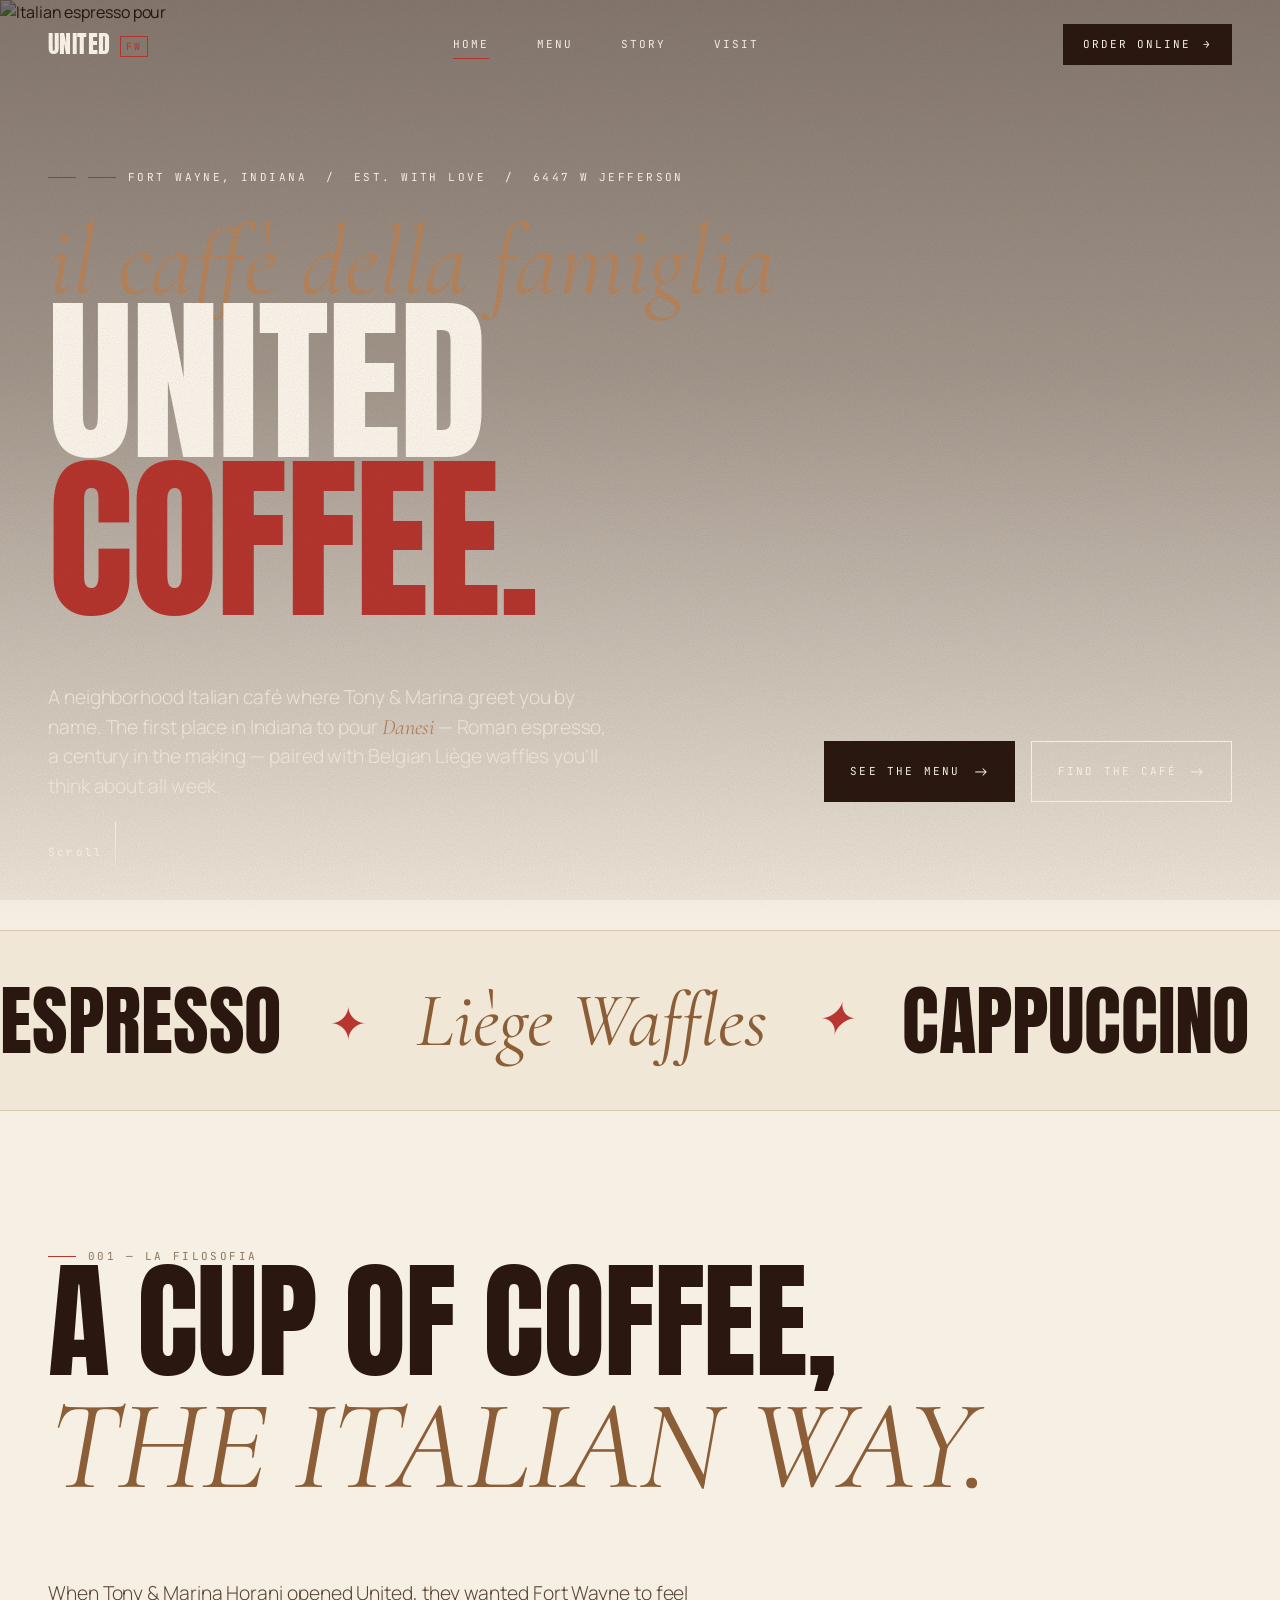
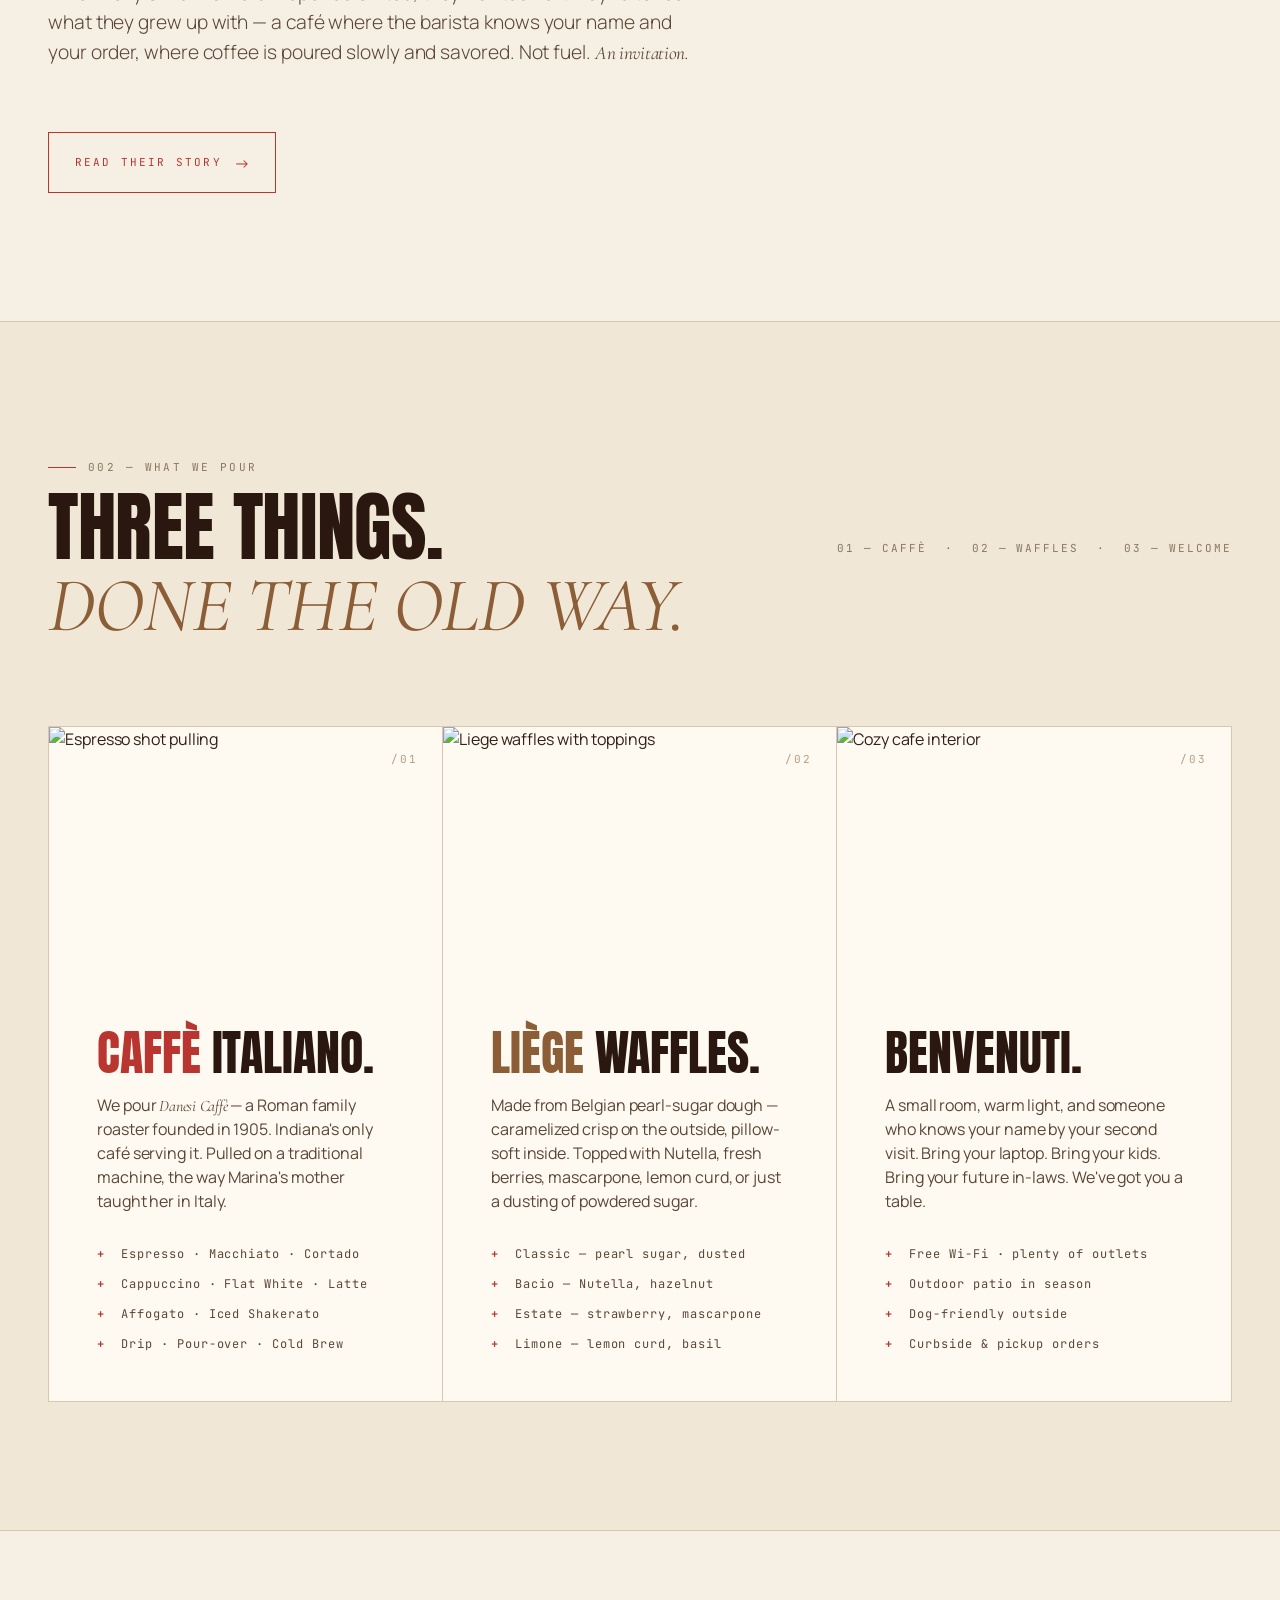
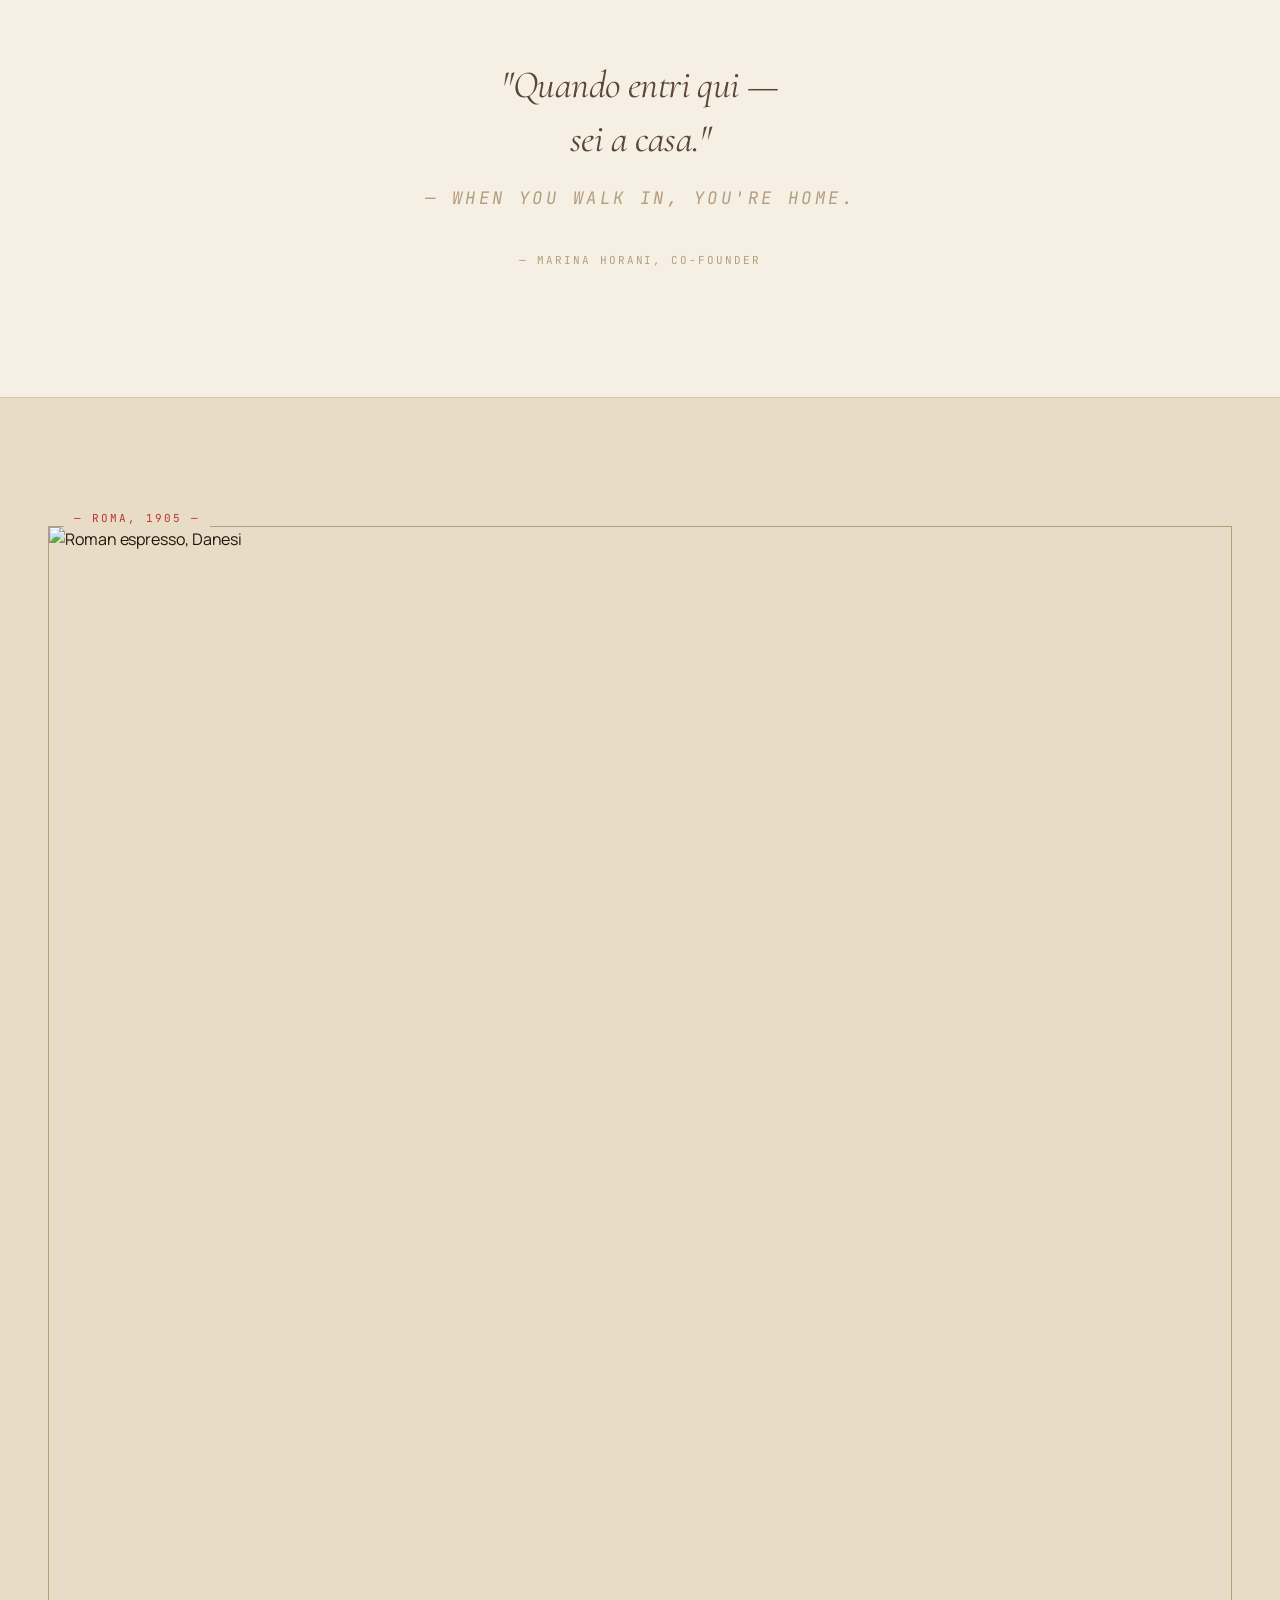
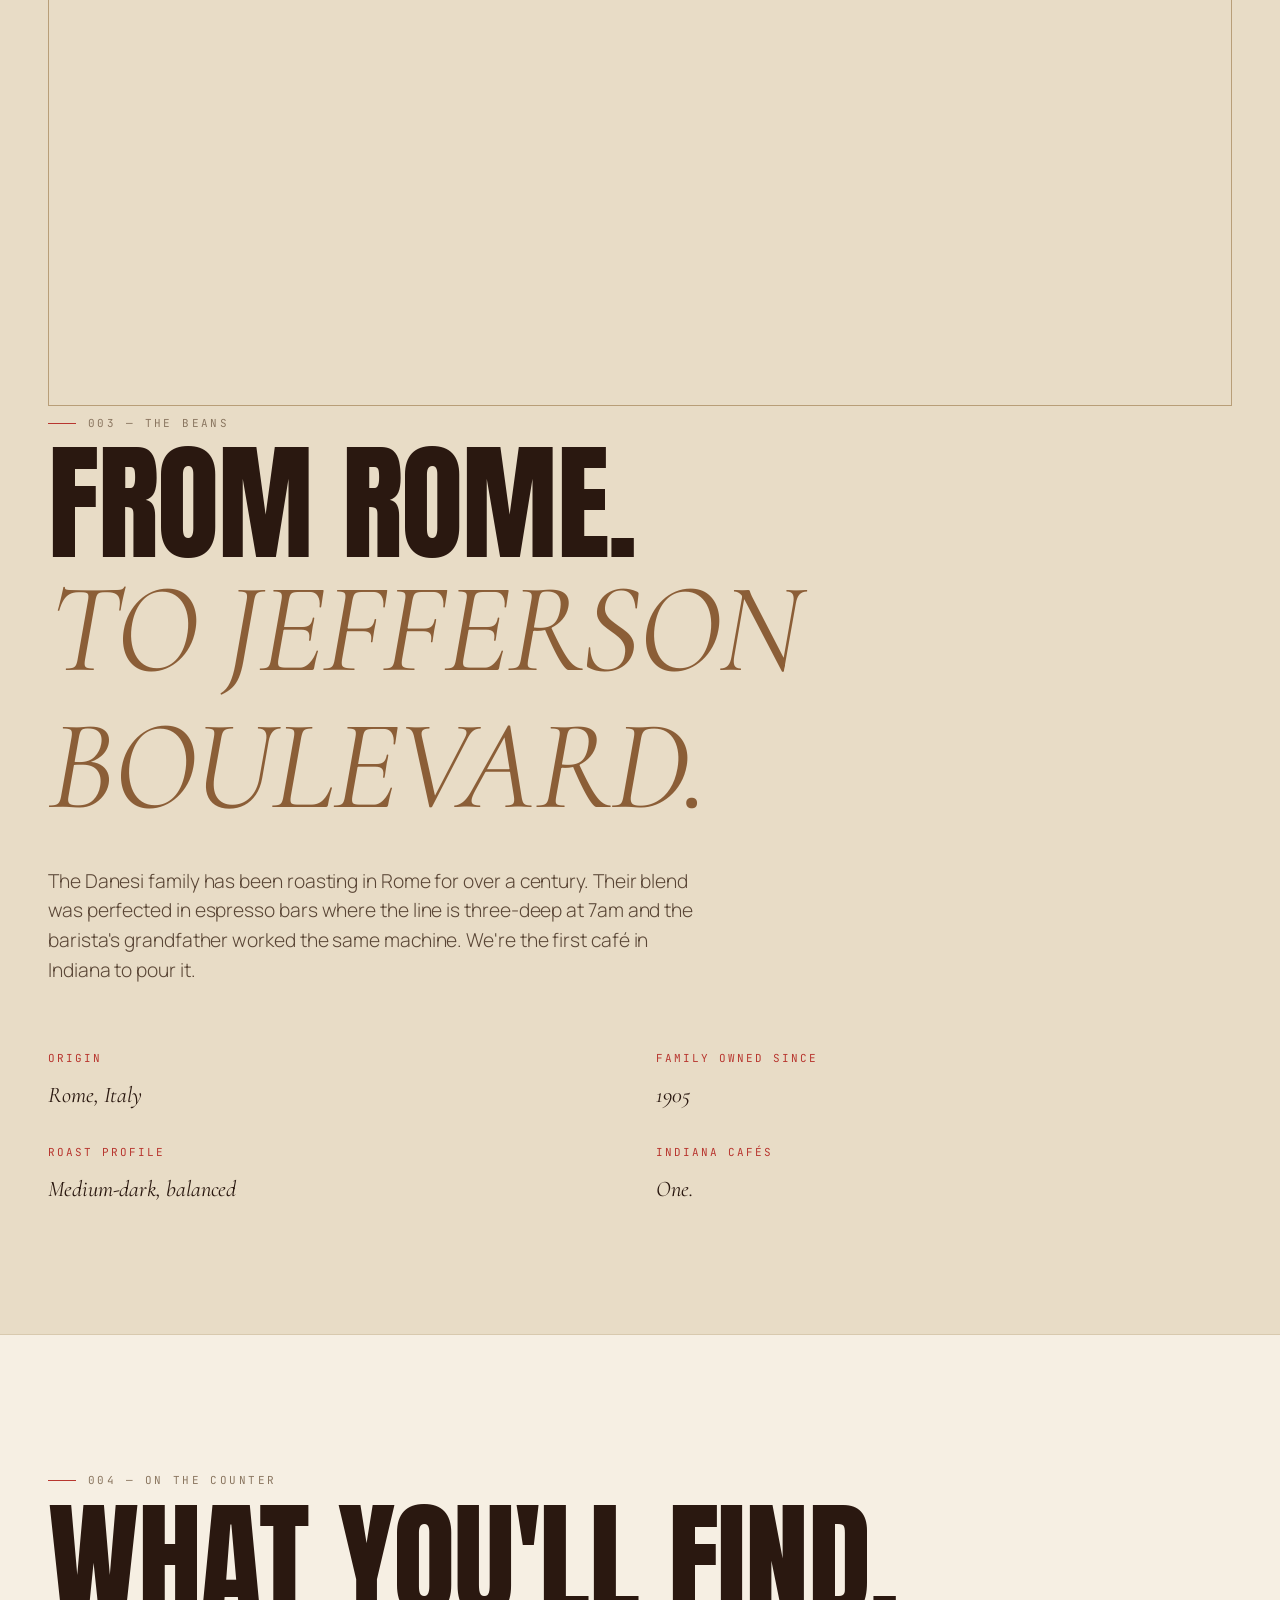
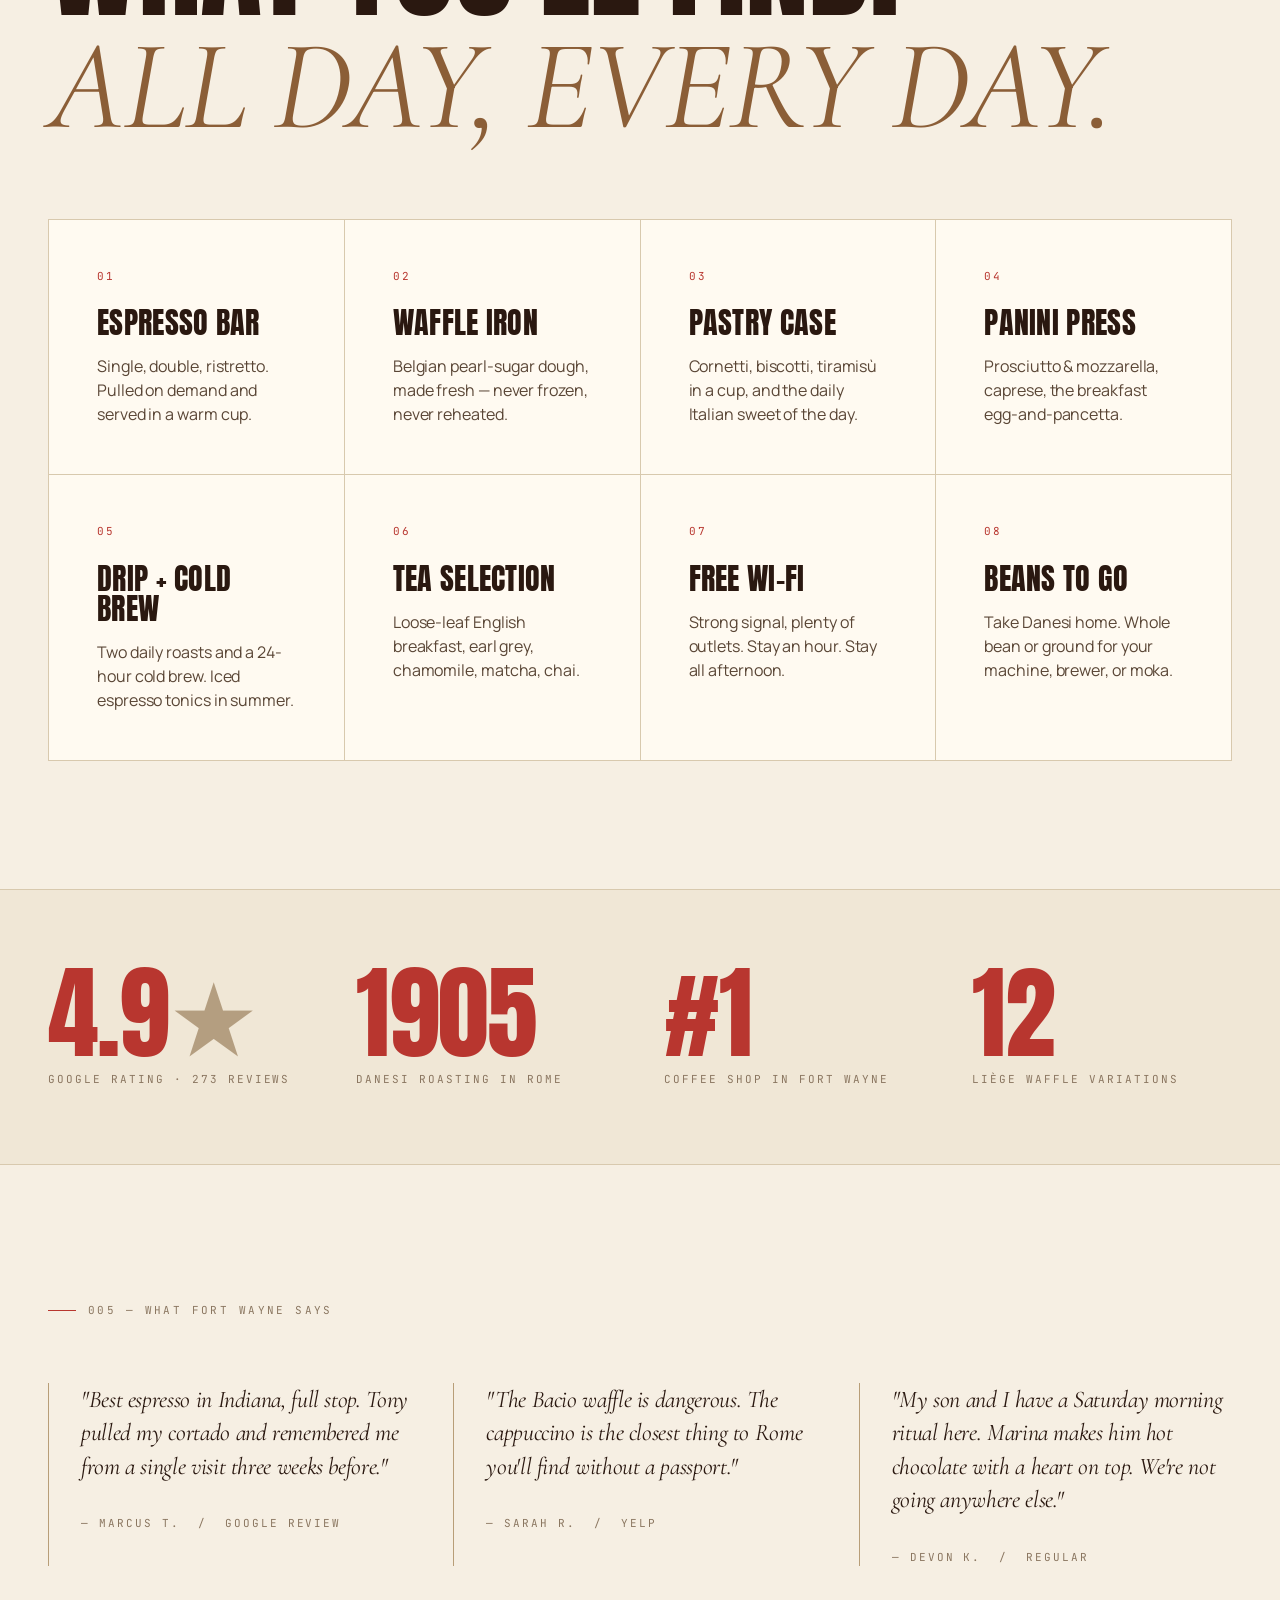
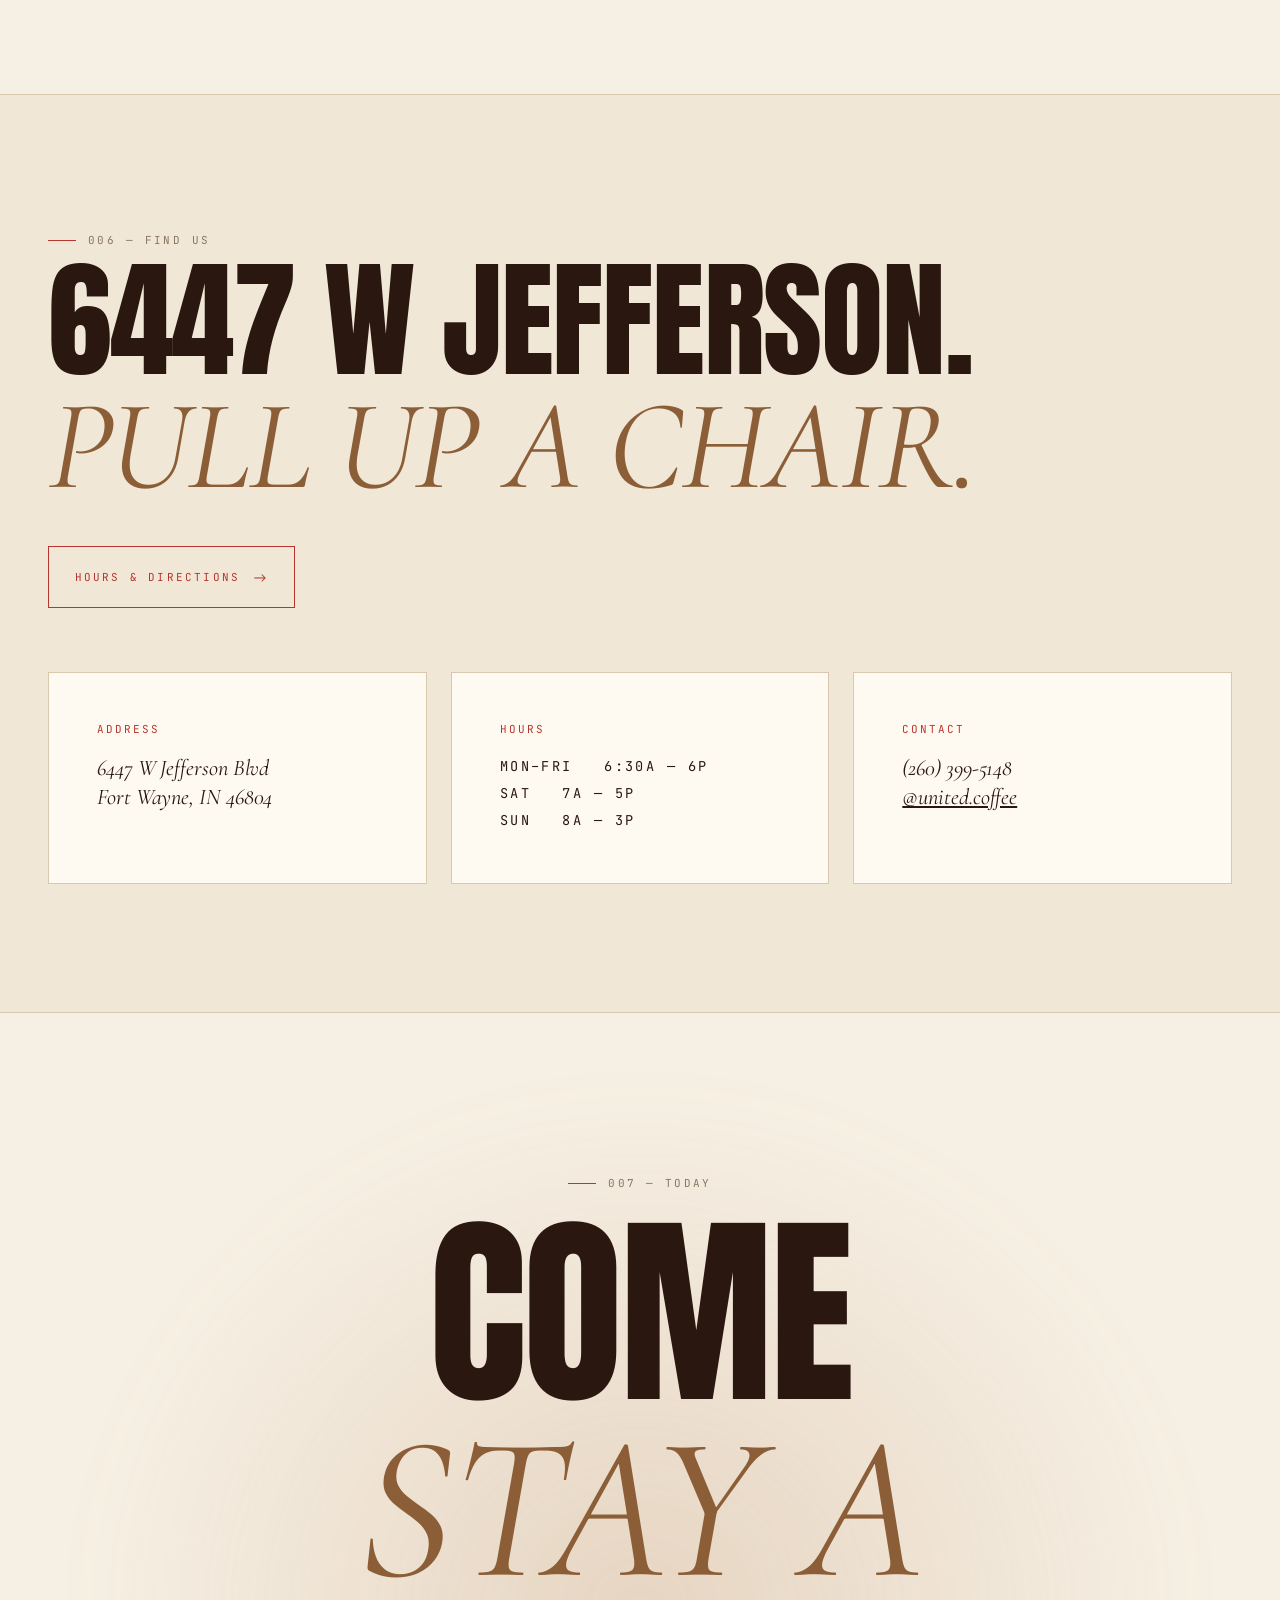
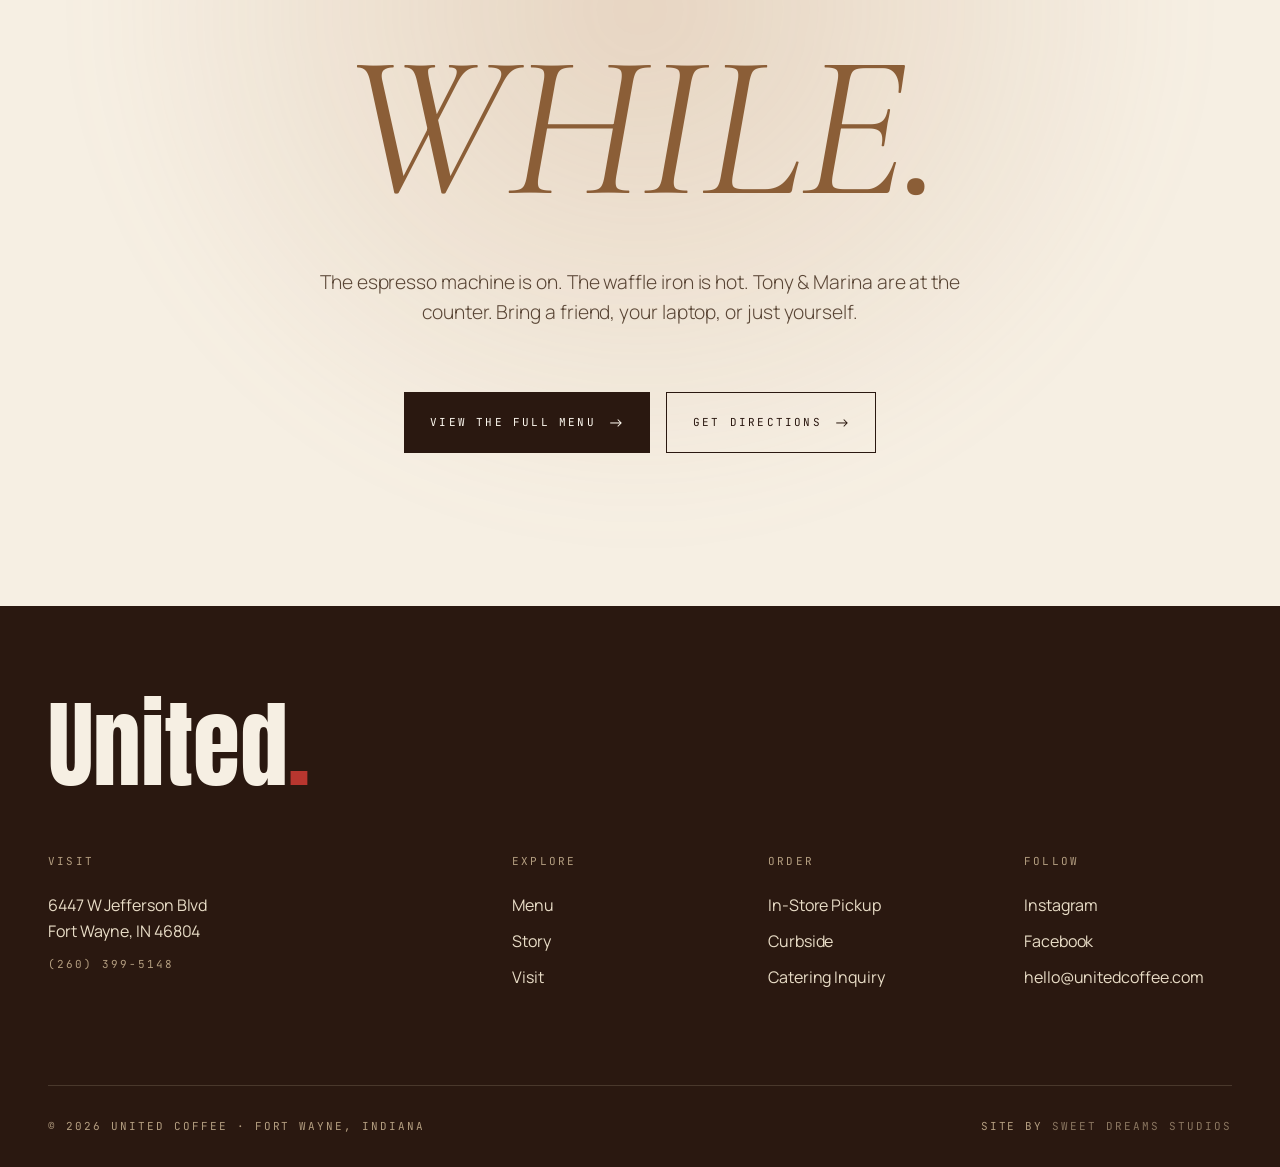
==== index.html @ d02cdccc "Initial United Coffee demo site A neighborhood Italian café demo for Tony & Marina Horani's United C" ====
<!DOCTYPE html>
<html lang="en">
<head>
<meta charset="UTF-8" />
<meta name="viewport" content="width=device-width, initial-scale=1.0" />
<title>United Coffee — Italian Espresso & Belgian Waffles in Fort Wayne</title>
<meta name="description" content="A neighborhood Italian café in Fort Wayne. Authentic Danesi espresso from Rome, Belgian Liège waffles, and a welcome that feels like home. Tony & Marina Horani." />
<meta property="og:title" content="United Coffee — Fort Wayne's Italian Café" />
<meta property="og:description" content="Danesi espresso, Liège waffles, and a welcome that feels like home. 6447 W Jefferson Blvd." />
<meta property="og:type" content="website" />

<link rel="preconnect" href="https://fonts.googleapis.com" />
<link rel="preconnect" href="https://fonts.gstatic.com" crossorigin />
<link href="https://fonts.googleapis.com/css2?family=Anton&family=Cormorant+Garamond:ital,wght@0,400;1,400;1,500&family=Manrope:wght@200;300;400;500;600&family=JetBrains+Mono:wght@400;500&display=swap" rel="stylesheet" />
<link rel="stylesheet" href="styles/globals.css" />
<link rel="icon" href="data:image/svg+xml,%3Csvg xmlns='http://www.w3.org/2000/svg' viewBox='0 0 100 100'%3E%3Crect width='100' height='100' fill='%23F6EFE3'/%3E%3Ctext x='50' y='72' text-anchor='middle' font-family='Anton,Impact' font-size='80' fill='%23B8362F'%3EU%3C/text%3E%3C/svg%3E" />
</head>
<body>

<!-- Navigation -->
<nav class="nav" id="nav">
  <a href="index.html" class="nav-brand">UNITED</a>
  <div class="nav-links" id="navLinks">
    <a href="index.html" class="nav-link" aria-current="page">Home</a>
    <a href="menu.html" class="nav-link">Menu</a>
    <a href="story.html" class="nav-link">Story</a>
    <a href="visit.html" class="nav-link">Visit</a>
  </div>
  <a href="visit.html" class="nav-cta">Order Online <span aria-hidden="true">→</span></a>
  <button class="nav-toggle" id="navToggle" aria-label="Toggle menu">
    <span></span><span></span><span></span>
  </button>
</nav>

<!-- HERO -->
<header class="hero">
  <div class="hero-image">
    <img src="https://images.unsplash.com/photo-1495474472287-4d71bcdd2085?auto=format&fit=crop&w=2400&q=85" alt="Italian espresso pour" loading="eager" />
  </div>

  <div class="wrap" style="position:relative; z-index:2; flex:1; display:flex; flex-direction:column; justify-content:flex-end; padding-bottom:8rem; padding-top:10rem;">
    <div style="max-width: 1200px;">
      <div class="eyebrow fade-up" style="animation-delay:0.2s; color: var(--surface);">
        <span style="background: var(--rosso); height: 1px; width: 28px; display: inline-block;"></span>
        Fort Wayne, Indiana &nbsp;/&nbsp; Est. with love &nbsp;/&nbsp; 6447 W Jefferson
      </div>
      <h1 class="display fade-up" style="font-size: clamp(4rem, 14vw, 14rem); margin-top: 1.5rem; animation-delay:0.4s; color: var(--surface);">
        <span class="editorial" style="font-size: 0.55em; color: var(--crema); font-style: italic; display:block; margin-bottom: -0.1em; text-transform: none; letter-spacing: 0;">il caffè della famiglia</span>
        United<br />
        <span class="text-rosso">Coffee.</span>
      </h1>
    </div>

    <div style="display:grid; grid-template-columns: 1fr 1fr; gap: var(--gutter); align-items:end; margin-top: 4rem;" class="hero-bottom">
      <p class="lead fade-up" style="animation-delay:0.7s; color: var(--bg);">
        A neighborhood Italian café where Tony &amp; Marina greet you by name. The first place in Indiana to pour <span class="editorial text-crema" style="font-size:1.15em;">Danesi</span> — Roman espresso, a century in the making — paired with Belgian Liège waffles you'll think about all week.
      </p>
      <div class="fade-up flex gap-4" style="animation-delay:0.9s; justify-self:end; flex-wrap:wrap;">
        <a href="menu.html" class="btn btn-primary btn-arrow">See the Menu</a>
        <a href="visit.html" class="btn btn-arrow" style="color: var(--surface); border-color: var(--surface);">Find the Café</a>
      </div>
    </div>
  </div>

  <div class="scroll-indicator">Scroll</div>
</header>

<!-- MARQUEE -->
<section class="marquee" aria-hidden="true">
  <div class="marquee-track">
    <span class="marquee-item">Espresso</span>
    <span class="marquee-item italic-item">Liège Waffles</span>
    <span class="marquee-item">Cappuccino</span>
    <span class="marquee-item italic-item">Dolci</span>
    <span class="marquee-item">Affogato</span>
    <span class="marquee-item italic-item">Famiglia</span>
    <span class="marquee-item">Espresso</span>
    <span class="marquee-item italic-item">Liège Waffles</span>
    <span class="marquee-item">Cappuccino</span>
    <span class="marquee-item italic-item">Dolci</span>
  </div>
  <div class="marquee-track" aria-hidden="true">
    <span class="marquee-item">Espresso</span>
    <span class="marquee-item italic-item">Liège Waffles</span>
    <span class="marquee-item">Cappuccino</span>
    <span class="marquee-item italic-item">Dolci</span>
    <span class="marquee-item">Affogato</span>
    <span class="marquee-item italic-item">Famiglia</span>
  </div>
</section>

<!-- MISSION / EDITORIAL SPREAD -->
<section class="section">
  <div class="wrap">
    <div class="grid-12">
      <div style="grid-column: 1 / span 4;" data-reveal>
        <span class="eyebrow">001 — La Filosofia</span>
      </div>
      <div style="grid-column: 5 / -1;">
        <h2 class="h-1" data-reveal>
          A cup of coffee, <br /><span class="editorial text-crema-deep">the Italian way.</span>
        </h2>
        <p class="lead mt-8" data-reveal data-delay="2">
          When Tony &amp; Marina Horani opened United, they wanted Fort Wayne to feel what they grew up with — a café where the barista knows your name and your order, where coffee is poured slowly and savored. Not fuel. <em class="editorial">An invitation.</em>
        </p>
        <div class="mt-8" data-reveal data-delay="3">
          <a href="story.html" class="btn btn-rosso btn-arrow">Read Their Story</a>
        </div>
      </div>
    </div>
  </div>
</section>

<!-- THREE PILLARS — Coffee / Waffles / Welcome -->
<section class="section" style="background: var(--bg-1); border-block: 1px solid var(--border);">
  <div class="wrap">
    <div class="flex justify-between items-center" style="margin-bottom: 5rem; flex-wrap:wrap; gap: var(--s-6);" data-reveal>
      <div>
        <span class="eyebrow">002 — What We Pour</span>
        <h2 class="h-2 mt-4">Three things.<br /><span class="editorial text-crema-deep">Done the old way.</span></h2>
      </div>
      <p class="text-dim mono">01 — Caffè &nbsp;·&nbsp; 02 — Waffles &nbsp;·&nbsp; 03 — Welcome</p>
    </div>

    <div class="grid grid-3" style="gap: 0; border: 1px solid var(--border);">
      <!-- Coffee -->
      <article class="pillar" data-reveal>
        <div class="pillar-num mono">/01</div>
        <div class="pillar-image">
          <img src="https://images.unsplash.com/photo-1510707577719-ae7c14805e3a?auto=format&fit=crop&w=900&q=85" alt="Espresso shot pulling" loading="lazy" />
        </div>
        <div class="pillar-body">
          <h3 class="h-3"><span class="text-rosso">Caffè</span> Italiano.</h3>
          <p class="text-soft mt-4">We pour <em class="editorial">Danesi Caffè</em> — a Roman family roaster founded in 1905. Indiana's only café serving it. Pulled on a traditional machine, the way Marina's mother taught her in Italy.</p>
          <ul class="pillar-list mt-6">
            <li>Espresso · Macchiato · Cortado</li>
            <li>Cappuccino · Flat White · Latte</li>
            <li>Affogato · Iced Shakerato</li>
            <li>Drip · Pour-over · Cold Brew</li>
          </ul>
        </div>
      </article>

      <!-- Waffles -->
      <article class="pillar" data-reveal data-delay="2">
        <div class="pillar-num mono">/02</div>
        <div class="pillar-image">
          <img src="https://images.unsplash.com/photo-1562376552-0d160a2f238d?auto=format&fit=crop&w=900&q=85" alt="Liege waffles with toppings" loading="lazy" />
        </div>
        <div class="pillar-body">
          <h3 class="h-3"><span class="text-crema-deep">Liège</span> Waffles.</h3>
          <p class="text-soft mt-4">Made from Belgian pearl-sugar dough — caramelized crisp on the outside, pillow-soft inside. Topped with Nutella, fresh berries, mascarpone, lemon curd, or just a dusting of powdered sugar.</p>
          <ul class="pillar-list mt-6">
            <li>Classic — pearl sugar, dusted</li>
            <li>Bacio — Nutella, hazelnut</li>
            <li>Estate — strawberry, mascarpone</li>
            <li>Limone — lemon curd, basil</li>
          </ul>
        </div>
      </article>

      <!-- Welcome -->
      <article class="pillar" data-reveal data-delay="3">
        <div class="pillar-num mono">/03</div>
        <div class="pillar-image">
          <img src="https://images.unsplash.com/photo-1559925393-8be0ec4767c8?auto=format&fit=crop&w=900&q=85" alt="Cozy cafe interior" loading="lazy" />
        </div>
        <div class="pillar-body">
          <h3 class="h-3"><span class="text-espresso">Benvenuti</span>.</h3>
          <p class="text-soft mt-4">A small room, warm light, and someone who knows your name by your second visit. Bring your laptop. Bring your kids. Bring your future in-laws. We've got you a table.</p>
          <ul class="pillar-list mt-6">
            <li>Free Wi-Fi · plenty of outlets</li>
            <li>Outdoor patio in season</li>
            <li>Dog-friendly outside</li>
            <li>Curbside &amp; pickup orders</li>
          </ul>
        </div>
      </article>
    </div>
  </div>
</section>

<!-- LARGE STATEMENT -->
<section class="section">
  <div class="wrap center" style="max-width: 1100px;">
    <p class="editorial" style="font-size: clamp(1.5rem, 3vw, 2.6rem); color: var(--text-soft); line-height:1.4;" data-reveal>
      "Quando entri qui — <br />sei a casa." <br />
      <span class="mono text-faint" style="font-size: 0.45em; letter-spacing: 0.2em; display: inline-block; margin-top: 1.2rem;">— When you walk in, you're home.</span>
    </p>
    <div class="mono mt-6 text-faint" data-reveal data-delay="1">— Marina Horani, Co-founder</div>
  </div>
</section>

<!-- DANESI / FEATURE STORY -->
<section class="section" style="background: var(--bg-2); border-block: 1px solid var(--border); position: relative; overflow: hidden;">
  <div class="wrap">
    <div class="grid-12" style="align-items: center; gap: var(--s-9);">
      <div style="grid-column: 1 / span 6; position: relative;" data-reveal>
        <div style="position: relative; aspect-ratio: 4/5; overflow: hidden; border: 1px solid var(--border-strong);">
          <img src="https://images.unsplash.com/photo-1442550528053-c431ecb55509?auto=format&fit=crop&w=1200&q=85" alt="Roman espresso, Danesi" loading="lazy" style="width:100%; height:100%; object-fit: cover; filter: contrast(1.05) saturate(1.05);" />
        </div>
        <div class="mono" style="position: absolute; top: -20px; left: 16px; background: var(--bg-2); padding: 4px 10px; color: var(--rosso);">— Roma, 1905 —</div>
      </div>
      <div style="grid-column: 7 / -1;">
        <span class="eyebrow" data-reveal>003 — The Beans</span>
        <h2 class="h-1 mt-4" data-reveal data-delay="1">
          From Rome.<br /><span class="editorial text-crema-deep">To Jefferson Boulevard.</span>
        </h2>
        <p class="lead mt-6" data-reveal data-delay="2">
          The Danesi family has been roasting in Rome for over a century. Their blend was perfected in espresso bars where the line is three-deep at 7am and the barista's grandfather worked the same machine. We're the first café in Indiana to pour it.
        </p>
        <div class="grid grid-2 mt-8" style="gap: var(--s-6);" data-reveal data-delay="3">
          <div>
            <div class="mono text-rosso">Origin</div>
            <p class="mt-3" style="font-family: var(--font-editorial); font-style: italic; font-size: 1.4rem;">Rome, Italy</p>
          </div>
          <div>
            <div class="mono text-rosso">Family Owned Since</div>
            <p class="mt-3" style="font-family: var(--font-editorial); font-style: italic; font-size: 1.4rem;">1905</p>
          </div>
          <div>
            <div class="mono text-rosso">Roast Profile</div>
            <p class="mt-3" style="font-family: var(--font-editorial); font-style: italic; font-size: 1.4rem;">Medium-dark, balanced</p>
          </div>
          <div>
            <div class="mono text-rosso">Indiana Cafés</div>
            <p class="mt-3" style="font-family: var(--font-editorial); font-style: italic; font-size: 1.4rem;">One.</p>
          </div>
        </div>
      </div>
    </div>
  </div>
</section>

<!-- WHAT'S INSIDE -->
<section class="section">
  <div class="wrap">
    <div data-reveal>
      <span class="eyebrow">004 — On the Counter</span>
      <h2 class="h-1 mt-4">What you'll find. <br /><span class="editorial text-crema-deep">All day, every day.</span></h2>
    </div>

    <div class="grid grid-4 mt-8 inside-grid">
      <div class="inside-card" data-reveal>
        <div class="inside-num">01</div>
        <h4 class="h-4">Espresso Bar</h4>
        <p class="text-soft">Single, double, ristretto. Pulled on demand and served in a warm cup.</p>
      </div>
      <div class="inside-card" data-reveal data-delay="1">
        <div class="inside-num">02</div>
        <h4 class="h-4">Waffle Iron</h4>
        <p class="text-soft">Belgian pearl-sugar dough, made fresh — never frozen, never reheated.</p>
      </div>
      <div class="inside-card" data-reveal data-delay="2">
        <div class="inside-num">03</div>
        <h4 class="h-4">Pastry Case</h4>
        <p class="text-soft">Cornetti, biscotti, tiramisù in a cup, and the daily Italian sweet of the day.</p>
      </div>
      <div class="inside-card" data-reveal data-delay="3">
        <div class="inside-num">04</div>
        <h4 class="h-4">Panini Press</h4>
        <p class="text-soft">Prosciutto &amp; mozzarella, caprese, the breakfast egg-and-pancetta.</p>
      </div>
      <div class="inside-card" data-reveal>
        <div class="inside-num">05</div>
        <h4 class="h-4">Drip + Cold Brew</h4>
        <p class="text-soft">Two daily roasts and a 24-hour cold brew. Iced espresso tonics in summer.</p>
      </div>
      <div class="inside-card" data-reveal data-delay="1">
        <div class="inside-num">06</div>
        <h4 class="h-4">Tea Selection</h4>
        <p class="text-soft">Loose-leaf English breakfast, earl grey, chamomile, matcha, chai.</p>
      </div>
      <div class="inside-card" data-reveal data-delay="2">
        <div class="inside-num">07</div>
        <h4 class="h-4">Free Wi-Fi</h4>
        <p class="text-soft">Strong signal, plenty of outlets. Stay an hour. Stay all afternoon.</p>
      </div>
      <div class="inside-card" data-reveal data-delay="3">
        <div class="inside-num">08</div>
        <h4 class="h-4">Beans to Go</h4>
        <p class="text-soft">Take Danesi home. Whole bean or ground for your machine, brewer, or moka.</p>
      </div>
    </div>
  </div>
</section>

<!-- STATS / NUMBERS -->
<section class="section section-tight" style="background: var(--bg-1); border-block: 1px solid var(--border);">
  <div class="wrap">
    <div class="grid grid-4 stats-grid">
      <div data-reveal>
        <div class="display text-rosso" style="font-size: clamp(4rem, 8vw, 7rem); line-height: 0.9;">4.9<span style="color: var(--text-faint);">★</span></div>
        <div class="mono text-dim mt-3">Google Rating · 273 Reviews</div>
      </div>
      <div data-reveal data-delay="1">
        <div class="display text-rosso" style="font-size: clamp(4rem, 8vw, 7rem); line-height: 0.9;">1905</div>
        <div class="mono text-dim mt-3">Danesi Roasting in Rome</div>
      </div>
      <div data-reveal data-delay="2">
        <div class="display text-rosso" style="font-size: clamp(4rem, 8vw, 7rem); line-height: 0.9;">#1</div>
        <div class="mono text-dim mt-3">Coffee Shop in Fort Wayne</div>
      </div>
      <div data-reveal data-delay="3">
        <div class="display text-rosso" style="font-size: clamp(4rem, 8vw, 7rem); line-height: 0.9;">12</div>
        <div class="mono text-dim mt-3">Liège Waffle Variations</div>
      </div>
    </div>
  </div>
</section>

<!-- TESTIMONIALS -->
<section class="section">
  <div class="wrap">
    <span class="eyebrow" data-reveal>005 — What Fort Wayne Says</span>
    <div class="grid grid-3 mt-8">
      <blockquote class="quote-card" data-reveal>
        <p class="editorial" style="font-size: 1.5rem; color: var(--text); line-height:1.4;">"Best espresso in Indiana, full stop. Tony pulled my cortado and remembered me from a single visit three weeks before."</p>
        <footer class="mono mt-6 text-dim">— Marcus T. &nbsp;/&nbsp; Google Review</footer>
      </blockquote>
      <blockquote class="quote-card" data-reveal data-delay="1">
        <p class="editorial" style="font-size: 1.5rem; color: var(--text); line-height:1.4;">"The Bacio waffle is dangerous. The cappuccino is the closest thing to Rome you'll find without a passport."</p>
        <footer class="mono mt-6 text-dim">— Sarah R. &nbsp;/&nbsp; Yelp</footer>
      </blockquote>
      <blockquote class="quote-card" data-reveal data-delay="2">
        <p class="editorial" style="font-size: 1.5rem; color: var(--text); line-height:1.4;">"My son and I have a Saturday morning ritual here. Marina makes him hot chocolate with a heart on top. We're not going anywhere else."</p>
        <footer class="mono mt-6 text-dim">— Devon K. &nbsp;/&nbsp; Regular</footer>
      </blockquote>
    </div>
  </div>
</section>

<!-- VISIT TEASE -->
<section class="section" style="background: var(--bg-1); border-block: 1px solid var(--border);">
  <div class="wrap">
    <div class="flex justify-between items-center" style="flex-wrap:wrap; gap: var(--s-6);" data-reveal>
      <div>
        <span class="eyebrow">006 — Find Us</span>
        <h2 class="h-1 mt-4">6447 W Jefferson.<br /><span class="editorial text-crema-deep">Pull up a chair.</span></h2>
      </div>
      <a href="visit.html" class="btn btn-rosso btn-arrow">Hours &amp; Directions</a>
    </div>

    <div class="grid grid-3 mt-8" style="gap: var(--s-5);">
      <div class="card" data-reveal>
        <div class="mono text-rosso">Address</div>
        <p class="mt-4" style="font-family: var(--font-editorial); font-style: italic; font-size: 1.4rem; line-height: 1.3;">6447 W Jefferson Blvd<br />Fort Wayne, IN 46804</p>
      </div>
      <div class="card" data-reveal data-delay="1">
        <div class="mono text-rosso">Hours</div>
        <p class="mt-4 mono" style="font-size: 0.85rem; line-height: 2;">
          MON–FRI &nbsp; 6:30A — 6P<br />
          SAT &nbsp; 7A — 5P<br />
          SUN &nbsp; 8A — 3P
        </p>
      </div>
      <div class="card" data-reveal data-delay="2">
        <div class="mono text-rosso">Contact</div>
        <p class="mt-4" style="font-family: var(--font-editorial); font-style: italic; font-size: 1.4rem; line-height: 1.3;">
          (260) 399-5148<br />
          <a href="https://instagram.com/united.coffee" target="_blank" rel="noopener" style="text-decoration: underline;">@united.coffee</a>
        </p>
      </div>
    </div>
  </div>
</section>

<!-- FINAL CTA -->
<section class="section" style="padding: clamp(6rem, 12vw, 12rem) 0; position:relative; overflow:hidden;">
  <div style="position:absolute; inset:0; background: radial-gradient(ellipse at center, var(--crema-glow), transparent 60%); filter: blur(40px); pointer-events:none;"></div>
  <div class="wrap center" style="position:relative;">
    <span class="eyebrow" data-reveal>007 — Today</span>
    <h2 class="h-mega mt-6" data-reveal data-delay="1">
      Come<br />
      <span class="editorial text-crema-deep">stay a while.</span>
    </h2>
    <p class="lead mt-6" style="margin-inline:auto;" data-reveal data-delay="2">
      The espresso machine is on. The waffle iron is hot. Tony &amp; Marina are at the counter. Bring a friend, your laptop, or just yourself.
    </p>
    <div class="mt-8 flex gap-4" style="justify-content:center; flex-wrap:wrap;" data-reveal data-delay="3">
      <a href="menu.html" class="btn btn-primary btn-arrow">View the Full Menu</a>
      <a href="visit.html" class="btn btn-arrow">Get Directions</a>
    </div>
  </div>
</section>

<!-- Footer -->
<footer class="footer">
  <div class="wrap">
    <div class="footer-brand">United<span class="text-rosso">.</span></div>
    <div class="footer-grid mt-8">
      <div class="footer-col">
        <h4>Visit</h4>
        <p style="line-height:1.6;">
          6447 W Jefferson Blvd<br />
          Fort Wayne, IN 46804<br />
          <span class="mono mt-3" style="display:inline-block; color: var(--text-faint);">(260) 399-5148</span>
        </p>
      </div>
      <div class="footer-col">
        <h4>Explore</h4>
        <ul>
          <li><a href="menu.html">Menu</a></li>
          <li><a href="story.html">Story</a></li>
          <li><a href="visit.html">Visit</a></li>
        </ul>
      </div>
      <div class="footer-col">
        <h4>Order</h4>
        <ul>
          <li><a href="visit.html">In-Store Pickup</a></li>
          <li><a href="visit.html">Curbside</a></li>
          <li><a href="visit.html">Catering Inquiry</a></li>
        </ul>
      </div>
      <div class="footer-col">
        <h4>Follow</h4>
        <ul>
          <li><a href="https://instagram.com/united.coffee" target="_blank" rel="noopener">Instagram</a></li>
          <li><a href="https://www.facebook.com/unitedcoffee.fw/" target="_blank" rel="noopener">Facebook</a></li>
          <li><a href="mailto:hello@unitedcoffee.com">hello@unitedcoffee.com</a></li>
        </ul>
      </div>
    </div>
    <div class="footer-bottom">
      <span>© <span data-year>2026</span> United Coffee · Fort Wayne, Indiana</span>
      <span>Site by <a href="https://sweetdreamsmusic.com" target="_blank" rel="noopener">Sweet Dreams Studios</a></span>
    </div>
  </div>
</footer>

<script src="scripts/main.js" defer></script>
</body>
</html>
---- styles/globals.css ----
/* ==========================================================================
   UNITED COFFEE — Design System
   Italian editorial × Fort Wayne warmth × specialty café craft
   ========================================================================== */

/* ---------- Reset / Normalize ---------- */
*, *::before, *::after { box-sizing: border-box; margin: 0; padding: 0; }
html { -webkit-text-size-adjust: 100%; }
body { line-height: 1.5; -webkit-font-smoothing: antialiased; -moz-osx-font-smoothing: grayscale; }
img, picture, video, canvas, svg { display: block; max-width: 100%; }
input, button, textarea, select { font: inherit; color: inherit; background: none; border: none; }
button { cursor: pointer; }
a { color: inherit; text-decoration: none; }
ul, ol { list-style: none; }
::selection { background: var(--espresso); color: var(--cream); }

/* ---------- Design Tokens ---------- */
:root {
  /* Colors — warm cream paper, espresso ink, crema caramel, Italian red */
  --bg: #F6EFE3;            /* page cream — soft, warm, like latte foam */
  --bg-1: #F0E7D6;          /* slightly deeper cream */
  --bg-2: #E8DCC6;          /* tan paper */
  --surface: #FFFAF1;       /* milk-white surface */
  --surface-2: #FBF4E6;
  --border: #D8C9AE;
  --border-strong: #B89E78;

  --espresso: #2A1810;      /* deep coffee — primary text */
  --espresso-2: #3D2A1E;    /* slightly lighter espresso */
  --text: #2A1810;
  --text-soft: #5A4636;
  --text-dim: #8A7660;
  --text-faint: #B49E80;

  --crema: #B8865D;         /* primary accent — caramel crema */
  --crema-deep: #8B5E37;    /* deep roast */
  --crema-glow: rgba(184, 134, 93, 0.25);

  --cream: #FFFAF1;         /* light text on dark surfaces (milk foam) */

  --rosso: #B8362F;         /* Italian red — the flag, the moka pot */
  --rosso-deep: #8E2620;

  --olive: #6B6B3A;         /* secondary natural accent */
  --gold: #C29B3B;          /* warm gold for accents */

  /* Typography */
  --font-display: 'Anton', 'Impact', sans-serif;
  --font-editorial: 'Cormorant Garamond', 'Times New Roman', serif;
  --font-body: 'Manrope', system-ui, sans-serif;
  --font-mono: 'JetBrains Mono', 'SF Mono', monospace;

  /* Spacing scale */
  --s-1: 0.25rem;
  --s-2: 0.5rem;
  --s-3: 0.75rem;
  --s-4: 1rem;
  --s-5: 1.5rem;
  --s-6: 2rem;
  --s-7: 3rem;
  --s-8: 4rem;
  --s-9: 6rem;
  --s-10: 8rem;
  --s-11: 12rem;

  /* Type scale */
  --fs-mono: 0.6875rem;
  --fs-xs: 0.75rem;
  --fs-sm: 0.875rem;
  --fs-base: 1rem;
  --fs-lg: 1.125rem;
  --fs-xl: 1.375rem;
  --fs-2xl: 1.875rem;
  --fs-3xl: 2.5rem;
  --fs-4xl: 3.5rem;
  --fs-5xl: 5rem;
  --fs-6xl: 7rem;
  --fs-7xl: 10rem;

  /* Layout */
  --max-w: 1440px;
  --gutter: clamp(1rem, 4vw, 3rem);

  /* Motion */
  --ease-out: cubic-bezier(0.16, 1, 0.3, 1);
  --ease-in-out: cubic-bezier(0.65, 0, 0.35, 1);
  --dur-fast: 200ms;
  --dur: 400ms;
  --dur-slow: 800ms;
}

/* ---------- Base ---------- */
html { scroll-behavior: smooth; }
body {
  background: var(--bg);
  color: var(--text);
  font-family: var(--font-body);
  font-size: var(--fs-base);
  font-weight: 400;
  letter-spacing: -0.005em;
  overflow-x: hidden;
  position: relative;
}

/* Subtle paper grain overlay */
body::before {
  content: '';
  position: fixed;
  inset: 0;
  background-image: url("data:image/svg+xml;utf8,<svg xmlns='http://www.w3.org/2000/svg' width='200' height='200'><filter id='n'><feTurbulence type='fractalNoise' baseFrequency='0.85' numOctaves='2' stitchTiles='stitch'/><feColorMatrix values='0 0 0 0 0.16 0 0 0 0 0.09 0 0 0 0 0.06 0 0 0 0.35 0'/></filter><rect width='100%25' height='100%25' filter='url(%23n)'/></svg>");
  opacity: 0.4;
  pointer-events: none;
  z-index: 100;
  mix-blend-mode: multiply;
}

/* ---------- Typography ---------- */
.display {
  font-family: var(--font-display);
  font-weight: 400;
  line-height: 0.88;
  letter-spacing: -0.01em;
  text-transform: uppercase;
}

.editorial {
  font-family: var(--font-editorial);
  font-style: italic;
  font-weight: 400;
  line-height: 1.05;
  letter-spacing: -0.015em;
}

.mono {
  font-family: var(--font-mono);
  font-weight: 400;
  font-size: var(--fs-mono);
  letter-spacing: 0.18em;
  text-transform: uppercase;
}

h1, h2, h3, h4 { font-weight: 400; }

.h-mega { font-family: var(--font-display); font-size: clamp(4rem, 16vw, 14rem); line-height: 0.86; letter-spacing: -0.015em; text-transform: uppercase; }
.h-1   { font-family: var(--font-display); font-size: clamp(3rem, 10vw, 8rem); line-height: 0.88; letter-spacing: -0.01em; text-transform: uppercase; }
.h-2   { font-family: var(--font-display); font-size: clamp(2.25rem, 6vw, 5rem); line-height: 0.92; letter-spacing: -0.005em; text-transform: uppercase; }
.h-3   { font-family: var(--font-display); font-size: clamp(1.75rem, 4vw, 3rem); line-height: 0.95; text-transform: uppercase; }
.h-4   { font-family: var(--font-display); font-size: clamp(1.25rem, 2.5vw, 1.875rem); line-height: 1; text-transform: uppercase; letter-spacing: 0.01em; }

.lead {
  font-size: clamp(1.1rem, 1.5vw, 1.5rem);
  line-height: 1.55;
  color: var(--text-soft);
  font-weight: 300;
  max-width: 60ch;
}

.eyebrow {
  font-family: var(--font-mono);
  font-size: var(--fs-mono);
  letter-spacing: 0.22em;
  text-transform: uppercase;
  color: var(--text-dim);
  display: inline-flex;
  align-items: center;
  gap: var(--s-3);
}
.eyebrow::before {
  content: '';
  width: 28px;
  height: 1px;
  background: var(--rosso);
}

/* ---------- Layout primitives ---------- */
.wrap { max-width: var(--max-w); margin: 0 auto; padding: 0 var(--gutter); }
.section { padding: clamp(4rem, 10vw, 9rem) 0; position: relative; }
.section-tight { padding: clamp(3rem, 6vw, 6rem) 0; }
.divider { height: 1px; background: var(--border); width: 100%; }

.grid { display: grid; gap: var(--s-6); }
.grid-2 { grid-template-columns: repeat(2, 1fr); }
.grid-3 { grid-template-columns: repeat(3, 1fr); }
.grid-4 { grid-template-columns: repeat(4, 1fr); }
.grid-12 { grid-template-columns: repeat(12, 1fr); gap: var(--gutter); }

@media (max-width: 900px) {
  .grid-2, .grid-3, .grid-4 { grid-template-columns: 1fr; }
  .grid-12 { grid-template-columns: repeat(6, 1fr); }
}

/* ---------- Navigation ---------- */
.nav {
  position: fixed;
  top: 0; left: 0; right: 0;
  z-index: 50;
  padding: var(--s-5) var(--gutter);
  display: flex;
  justify-content: space-between;
  align-items: center;
  transition: background var(--dur), backdrop-filter var(--dur), border-color var(--dur);
  border-bottom: 1px solid transparent;
}
.nav.scrolled {
  background: rgba(246, 239, 227, 0.85);
  backdrop-filter: blur(18px) saturate(140%);
  -webkit-backdrop-filter: blur(18px) saturate(140%);
  border-bottom-color: var(--border);
}
.nav.on-hero { color: var(--cream); }
.nav.on-hero .nav-brand,
.nav.on-hero .nav-link { color: var(--surface); }
.nav.on-hero.scrolled { color: var(--text); }
.nav.on-hero.scrolled .nav-brand,
.nav.on-hero.scrolled .nav-link { color: var(--text); }
.nav-brand {
  font-family: var(--font-display);
  font-size: 1.5rem;
  letter-spacing: 0.02em;
  text-transform: uppercase;
  color: var(--text);
  display: flex;
  align-items: center;
  gap: 0.6rem;
}
.nav-brand::after {
  content: 'FW';
  font-family: var(--font-mono);
  font-size: 0.625rem;
  letter-spacing: 0.2em;
  color: var(--rosso);
  border: 1px solid var(--rosso);
  padding: 2px 5px;
  margin-top: 4px;
}
.nav-links {
  display: flex;
  gap: var(--s-7);
  align-items: center;
}
.nav-link {
  font-family: var(--font-mono);
  font-size: var(--fs-mono);
  letter-spacing: 0.18em;
  text-transform: uppercase;
  color: var(--text);
  position: relative;
  transition: color var(--dur-fast);
}
.nav-link::after {
  content: '';
  position: absolute;
  left: 0; bottom: -6px;
  width: 0;
  height: 1px;
  background: var(--rosso);
  transition: width var(--dur) var(--ease-out);
}
.nav-link:hover::after, .nav-link[aria-current="page"]::after { width: 100%; }
.nav-link[aria-current="page"] { color: var(--rosso); }

.nav-cta {
  font-family: var(--font-mono);
  font-size: var(--fs-mono);
  letter-spacing: 0.18em;
  text-transform: uppercase;
  color: var(--cream);
  background: var(--espresso);
  padding: 0.7rem 1.2rem;
  border: 1px solid var(--espresso);
  transition: all var(--dur-fast);
  display: inline-flex;
  align-items: center;
  gap: var(--s-3);
}
.nav-cta:hover { background: var(--rosso); border-color: var(--rosso); color: var(--cream); }

.nav-toggle { display: none; }
@media (max-width: 800px) {
  .nav-links { display: none; position: fixed; top: 70px; left: 0; right: 0; bottom: 0; background: var(--bg); flex-direction: column; padding: var(--s-8) var(--gutter); justify-content: flex-start; gap: var(--s-6); border-top: 1px solid var(--border); }
  .nav-links.open { display: flex; }
  .nav-link { font-size: 2rem; font-family: var(--font-display); letter-spacing: 0; color: var(--text) !important; }
  .nav-link::after { display: none; }
  .nav-toggle { display: flex; flex-direction: column; gap: 5px; padding: 8px; }
  .nav-toggle span { width: 24px; height: 1.5px; background: currentColor; transition: all var(--dur-fast); }
  .nav-toggle.open span:nth-child(1) { transform: translateY(6.5px) rotate(45deg); }
  .nav-toggle.open span:nth-child(2) { opacity: 0; }
  .nav-toggle.open span:nth-child(3) { transform: translateY(-6.5px) rotate(-45deg); }
  .nav-cta { display: none; }
}

/* ---------- Buttons ---------- */
.btn {
  display: inline-flex;
  align-items: center;
  gap: var(--s-3);
  font-family: var(--font-mono);
  font-size: var(--fs-mono);
  letter-spacing: 0.2em;
  text-transform: uppercase;
  padding: 1.1rem 1.6rem;
  border: 1px solid currentColor;
  background: transparent;
  color: var(--text);
  position: relative;
  overflow: hidden;
  transition: color var(--dur) var(--ease-out);
  cursor: pointer;
  white-space: nowrap;
}
.btn::before {
  content: '';
  position: absolute;
  inset: 0;
  background: currentColor;
  transform: translateY(101%);
  transition: transform var(--dur) var(--ease-out);
  z-index: -1;
}
.btn:hover { color: var(--bg); }
.btn:hover::before { transform: translateY(0); }

.btn-rosso { color: var(--rosso); border-color: var(--rosso); }
.btn-rosso:hover { color: var(--cream); }
.btn-rosso::before { background: var(--rosso); }

.btn-primary {
  color: var(--cream);
  background: var(--espresso);
  border-color: var(--espresso);
}
.btn-primary::before { background: var(--rosso); }
.btn-primary:hover { color: var(--cream); border-color: var(--rosso); }

.btn-arrow::after {
  content: '→';
  font-family: var(--font-body);
  font-size: 1rem;
  letter-spacing: 0;
  transition: transform var(--dur-fast);
}
.btn-arrow:hover::after { transform: translateX(4px); }

/* ---------- Cards & surfaces ---------- */
.card {
  background: var(--surface);
  border: 1px solid var(--border);
  padding: var(--s-7);
  position: relative;
  transition: border-color var(--dur), transform var(--dur);
}
.card:hover { border-color: var(--border-strong); }

.bracket {
  position: relative;
  padding: var(--s-7);
}
.bracket::before, .bracket::after {
  content: '';
  position: absolute;
  width: 22px;
  height: 22px;
  border: 1px solid var(--rosso);
}
.bracket::before { top: 0; left: 0; border-right: none; border-bottom: none; }
.bracket::after { bottom: 0; right: 0; border-left: none; border-top: none; }

/* ---------- Forms ---------- */
.form-group {
  display: flex;
  flex-direction: column;
  gap: var(--s-2);
}
.label {
  font-family: var(--font-mono);
  font-size: var(--fs-mono);
  letter-spacing: 0.2em;
  text-transform: uppercase;
  color: var(--text-dim);
}
.input, .textarea {
  background: transparent;
  border: 0;
  border-bottom: 1px solid var(--border-strong);
  padding: var(--s-4) 0;
  font-family: var(--font-body);
  font-size: var(--fs-lg);
  color: var(--text);
  outline: none;
  transition: border-color var(--dur-fast);
}
.input:focus, .textarea:focus { border-bottom-color: var(--rosso); }
.input::placeholder, .textarea::placeholder { color: var(--text-faint); }

/* ---------- Hero patterns ---------- */
.hero {
  min-height: 100svh;
  display: flex;
  flex-direction: column;
  position: relative;
  overflow: hidden;
}

.hero-image {
  position: absolute;
  inset: 0;
  z-index: 0;
}
.hero-image::after {
  content: '';
  position: absolute;
  inset: 0;
  background:
    linear-gradient(180deg, rgba(42, 24, 16, 0.55) 0%, rgba(42, 24, 16, 0.40) 40%, rgba(246, 239, 227, 0.05) 100%),
    linear-gradient(0deg, rgba(246, 239, 227, 0.95), transparent 25%);
}
.hero-image img {
  width: 100%;
  height: 100%;
  object-fit: cover;
  filter: contrast(1.05) saturate(1.05) brightness(0.92);
}

/* ---------- Scroll-triggered reveal ---------- */
[data-reveal] {
  opacity: 0;
  transform: translateY(30px);
  transition: opacity 1s var(--ease-out), transform 1s var(--ease-out);
}
[data-reveal].in { opacity: 1; transform: none; }
[data-reveal][data-delay="1"] { transition-delay: 80ms; }
[data-reveal][data-delay="2"] { transition-delay: 160ms; }
[data-reveal][data-delay="3"] { transition-delay: 240ms; }
[data-reveal][data-delay="4"] { transition-delay: 320ms; }
[data-reveal][data-delay="5"] { transition-delay: 400ms; }

/* ---------- Marquee ---------- */
.marquee {
  display: flex;
  overflow: hidden;
  white-space: nowrap;
  padding: var(--s-6) 0;
  border-block: 1px solid var(--border);
  background: var(--bg-1);
}
.marquee-track {
  display: flex;
  gap: var(--s-7);
  animation: marquee 38s linear infinite;
  flex-shrink: 0;
  padding-right: var(--s-7);
}
.marquee-item {
  font-family: var(--font-display);
  font-size: clamp(2.5rem, 6vw, 5rem);
  text-transform: uppercase;
  color: var(--text);
  display: flex;
  align-items: center;
  gap: var(--s-7);
}
.marquee-item::after {
  content: '✦';
  color: var(--rosso);
  font-size: 0.6em;
}
.marquee-item.italic-item {
  font-family: var(--font-editorial);
  font-style: italic;
  text-transform: none;
  color: var(--crema-deep);
}
@keyframes marquee {
  to { transform: translateX(-100%); }
}

/* ---------- Footer ---------- */
.footer {
  background: var(--espresso);
  color: var(--bg);
  padding: var(--s-9) 0 var(--s-6);
  position: relative;
}
.footer-grid {
  display: grid;
  grid-template-columns: 2fr 1fr 1fr 1fr;
  gap: var(--s-7);
  margin-bottom: var(--s-9);
}
@media (max-width: 800px) { .footer-grid { grid-template-columns: 1fr 1fr; } }
.footer-brand {
  font-family: var(--font-display);
  font-size: clamp(3rem, 8vw, 6rem);
  line-height: 0.9;
  color: var(--bg);
}
.footer-col h4 {
  font-family: var(--font-mono);
  font-size: var(--fs-mono);
  letter-spacing: 0.2em;
  text-transform: uppercase;
  color: var(--text-faint);
  margin-bottom: var(--s-5);
}
.footer-col ul { display: flex; flex-direction: column; gap: var(--s-3); }
.footer-col p, .footer-col a { color: var(--bg-2); transition: color var(--dur-fast); }
.footer-col a:hover { color: var(--rosso); }
.footer-bottom {
  display: flex;
  justify-content: space-between;
  align-items: end;
  padding-top: var(--s-6);
  border-top: 1px solid rgba(216, 201, 174, 0.18);
  font-family: var(--font-mono);
  font-size: var(--fs-mono);
  letter-spacing: 0.18em;
  text-transform: uppercase;
  color: var(--text-faint);
  flex-wrap: wrap;
  gap: var(--s-4);
}
.footer-bottom a { color: var(--text-dim); }
.footer-bottom a:hover { color: var(--rosso); }

/* ---------- Utility ---------- */
.text-rosso { color: var(--rosso); }
.text-crema { color: var(--crema); }
.text-crema-deep { color: var(--crema-deep); }
.text-espresso { color: var(--espresso); }
.text-cream { color: var(--surface); }
.text-dim { color: var(--text-dim); }
.text-soft { color: var(--text-soft); }
.text-faint { color: var(--text-faint); }
.italic { font-style: italic; }
.center { text-align: center; }
.flex { display: flex; }
.flex-col { display: flex; flex-direction: column; }
.items-center { align-items: center; }
.items-end { align-items: flex-end; }
.justify-between { justify-content: space-between; }
.justify-center { justify-content: center; }
.gap-2 { gap: var(--s-2); }
.gap-3 { gap: var(--s-3); }
.gap-4 { gap: var(--s-4); }
.gap-6 { gap: var(--s-6); }
.gap-8 { gap: var(--s-8); }
.mt-3 { margin-top: var(--s-3); }
.mt-4 { margin-top: var(--s-4); }
.mt-6 { margin-top: var(--s-6); }
.mt-8 { margin-top: var(--s-8); }

/* ---------- Page transitions ---------- */
@keyframes fadeUp {
  from { opacity: 0; transform: translateY(40px); }
  to { opacity: 1; transform: translateY(0); }
}
@keyframes fadeIn { from { opacity: 0; } to { opacity: 1; } }
.fade-up { animation: fadeUp 1.2s var(--ease-out) both; }

/* Scroll counter */
.scroll-indicator {
  position: absolute;
  bottom: var(--s-7);
  left: var(--gutter);
  z-index: 5;
  font-family: var(--font-mono);
  font-size: var(--fs-mono);
  letter-spacing: 0.2em;
  color: var(--surface);
  display: flex;
  align-items: center;
  gap: var(--s-3);
}
.scroll-indicator::after {
  content: '';
  width: 1px;
  height: 60px;
  background: linear-gradient(to bottom, var(--surface), transparent);
  animation: pulseDown 2s infinite;
}
@keyframes pulseDown {
  0%, 100% { transform: scaleY(0.6); transform-origin: top; opacity: 0.5; }
  50% { transform: scaleY(1); opacity: 1; }
}

/* ---------- Page header (inner pages) ---------- */
.page-header {
  padding: 12rem 0 var(--s-9);
  position: relative;
  overflow: hidden;
  border-bottom: 1px solid var(--border);
  background: linear-gradient(180deg, var(--bg-1), var(--bg));
}
.page-header::before {
  content: '';
  position: absolute;
  top: 50%;
  right: -10%;
  width: 60%;
  height: 200%;
  background: radial-gradient(ellipse, var(--crema-glow) 0%, transparent 60%);
  filter: blur(60px);
  pointer-events: none;
}

/* ---------- Component: Coffee pillars (Espresso, Cappuccino, Drip) ---------- */
.pillar {
  background: var(--surface);
  border-right: 1px solid var(--border);
  padding: 0;
  position: relative;
  overflow: hidden;
  transition: background var(--dur);
}
.pillar:last-child { border-right: 0; }
.pillar:hover { background: var(--surface-2); }
.pillar-num {
  position: absolute;
  top: var(--s-5);
  right: var(--s-5);
  color: var(--text-faint);
  z-index: 2;
}
.pillar-image {
  height: 280px;
  overflow: hidden;
  position: relative;
}
.pillar-image::after {
  content: '';
  position: absolute;
  inset: 0;
  background: linear-gradient(180deg, transparent, var(--surface) 95%);
}
.pillar-image img {
  width: 100%;
  height: 100%;
  object-fit: cover;
  filter: contrast(1.05) saturate(1.05);
  transition: transform 1.2s var(--ease-out);
}
.pillar:hover .pillar-image img { transform: scale(1.06); }
.pillar-body { padding: var(--s-7); padding-top: var(--s-5); }
.pillar-list { display: flex; flex-direction: column; gap: var(--s-3); }
.pillar-list li {
  font-family: var(--font-mono);
  font-size: var(--fs-xs);
  letter-spacing: 0.08em;
  color: var(--text-soft);
  padding-left: var(--s-5);
  position: relative;
}
.pillar-list li::before {
  content: '+';
  position: absolute;
  left: 0;
  color: var(--rosso);
  font-weight: 500;
}
@media (max-width: 900px) {
  .pillar { border-right: 0; border-bottom: 1px solid var(--border); }
  .pillar:last-child { border-bottom: 0; }
}

/* ---------- Inside grid (the cafe inside) ---------- */
.inside-grid { gap: 1px; background: var(--border); border: 1px solid var(--border); }
.inside-card {
  background: var(--surface);
  padding: var(--s-7);
  transition: background var(--dur);
  min-height: 220px;
}
.inside-card:hover { background: var(--surface-2); }
.inside-num {
  font-family: var(--font-mono);
  font-size: var(--fs-mono);
  letter-spacing: 0.2em;
  color: var(--rosso);
  margin-bottom: var(--s-5);
}
.inside-card h4 { margin-bottom: var(--s-4); }

.stats-grid { gap: var(--s-7); }

.quote-card {
  border-left: 1px solid var(--border-strong);
  padding-left: var(--s-6);
}

/* ---------- Menu items ---------- */
.menu-row {
  display: grid;
  grid-template-columns: 1fr auto;
  gap: var(--s-4);
  padding: var(--s-5) 0;
  border-bottom: 1px dashed var(--border);
  align-items: baseline;
}
.menu-row:last-child { border-bottom: 0; }
.menu-row .name {
  font-family: var(--font-display);
  font-size: 1.5rem;
  text-transform: uppercase;
  letter-spacing: 0.01em;
}
.menu-row .desc {
  font-family: var(--font-editorial);
  font-style: italic;
  font-size: 1.05rem;
  color: var(--text-soft);
  margin-top: 0.25rem;
  max-width: 56ch;
}
.menu-row .price {
  font-family: var(--font-mono);
  font-size: var(--fs-sm);
  letter-spacing: 0.18em;
  color: var(--rosso);
  white-space: nowrap;
}

/* ---------- Italian flag ribbon ---------- */
.flag-ribbon {
  display: inline-flex;
  align-items: center;
  gap: 0;
  height: 6px;
  width: 28px;
  margin-right: var(--s-3);
  vertical-align: middle;
  border: 1px solid rgba(0,0,0,0.05);
}
.flag-ribbon span { flex: 1; height: 100%; display: block; }
.flag-ribbon span:nth-child(1) { background: #008C45; }
.flag-ribbon span:nth-child(2) { background: #F4F5F0; }
.flag-ribbon span:nth-child(3) { background: var(--rosso); }
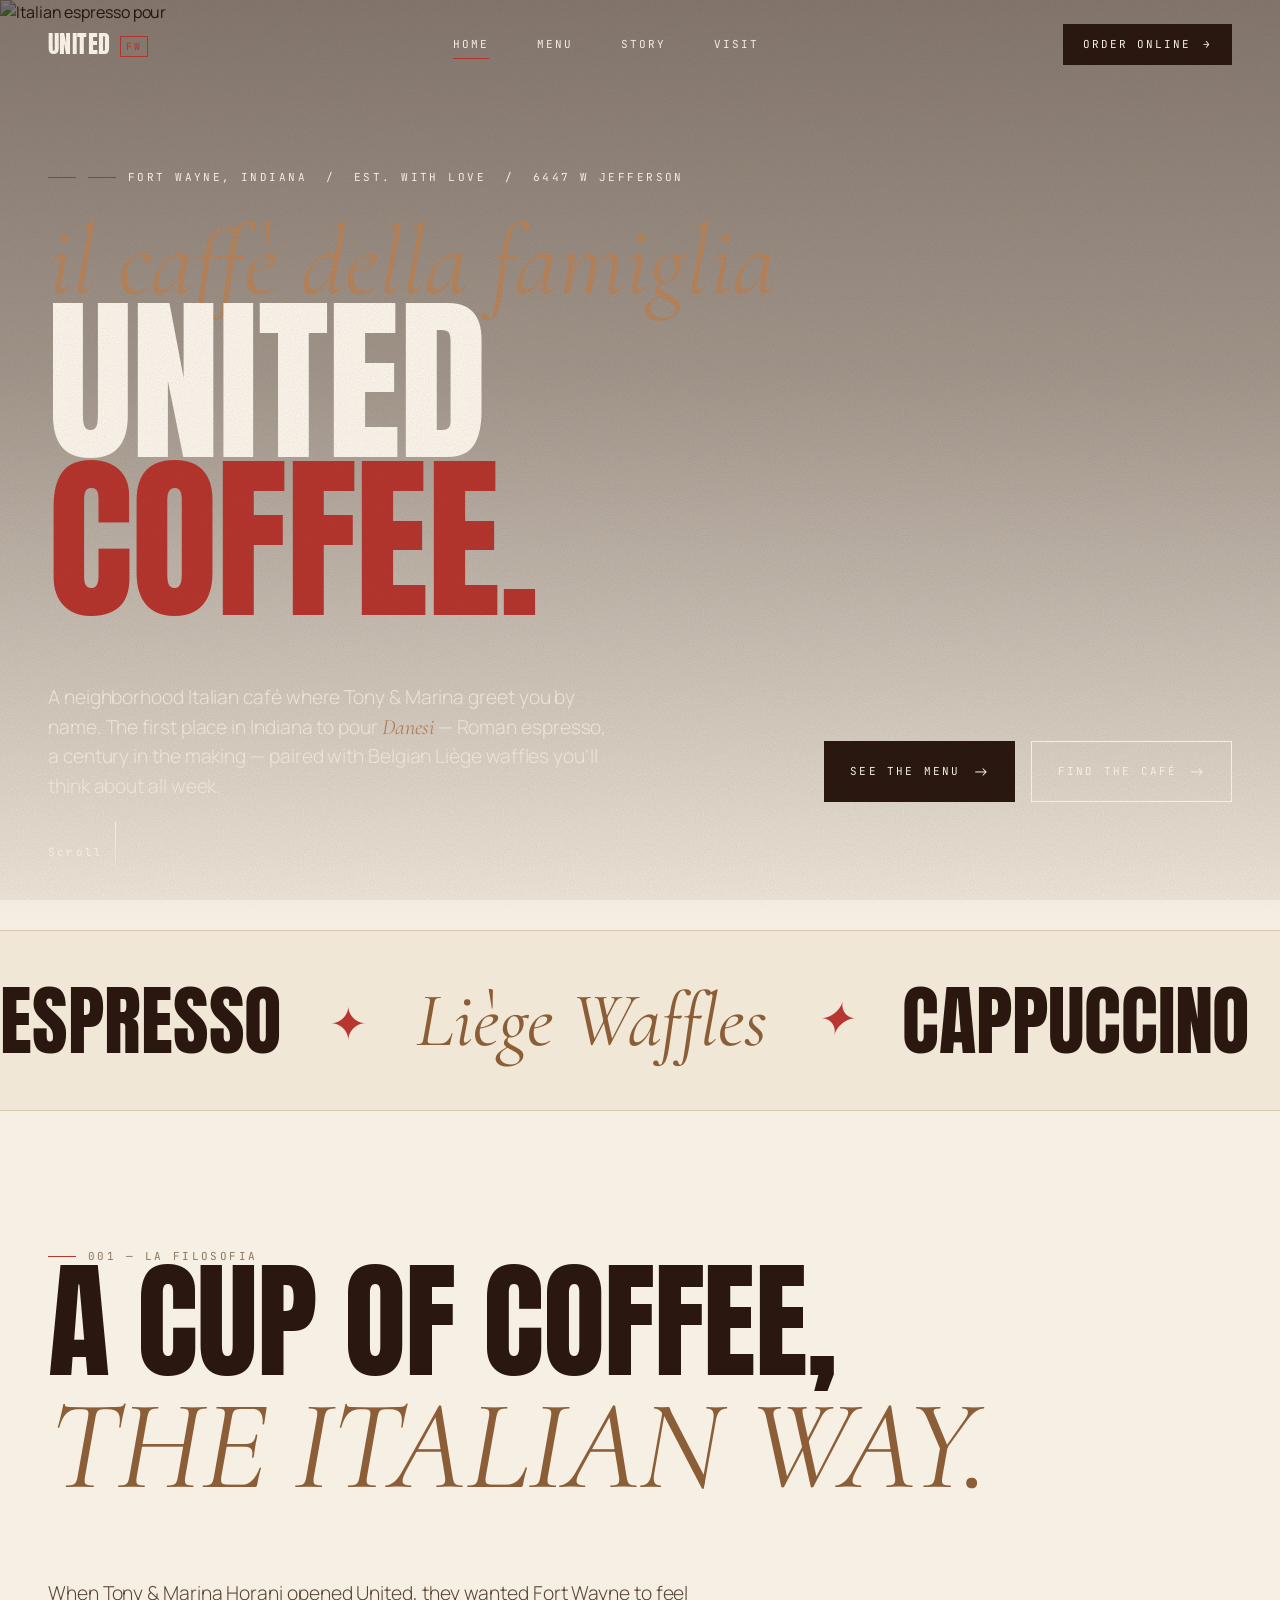
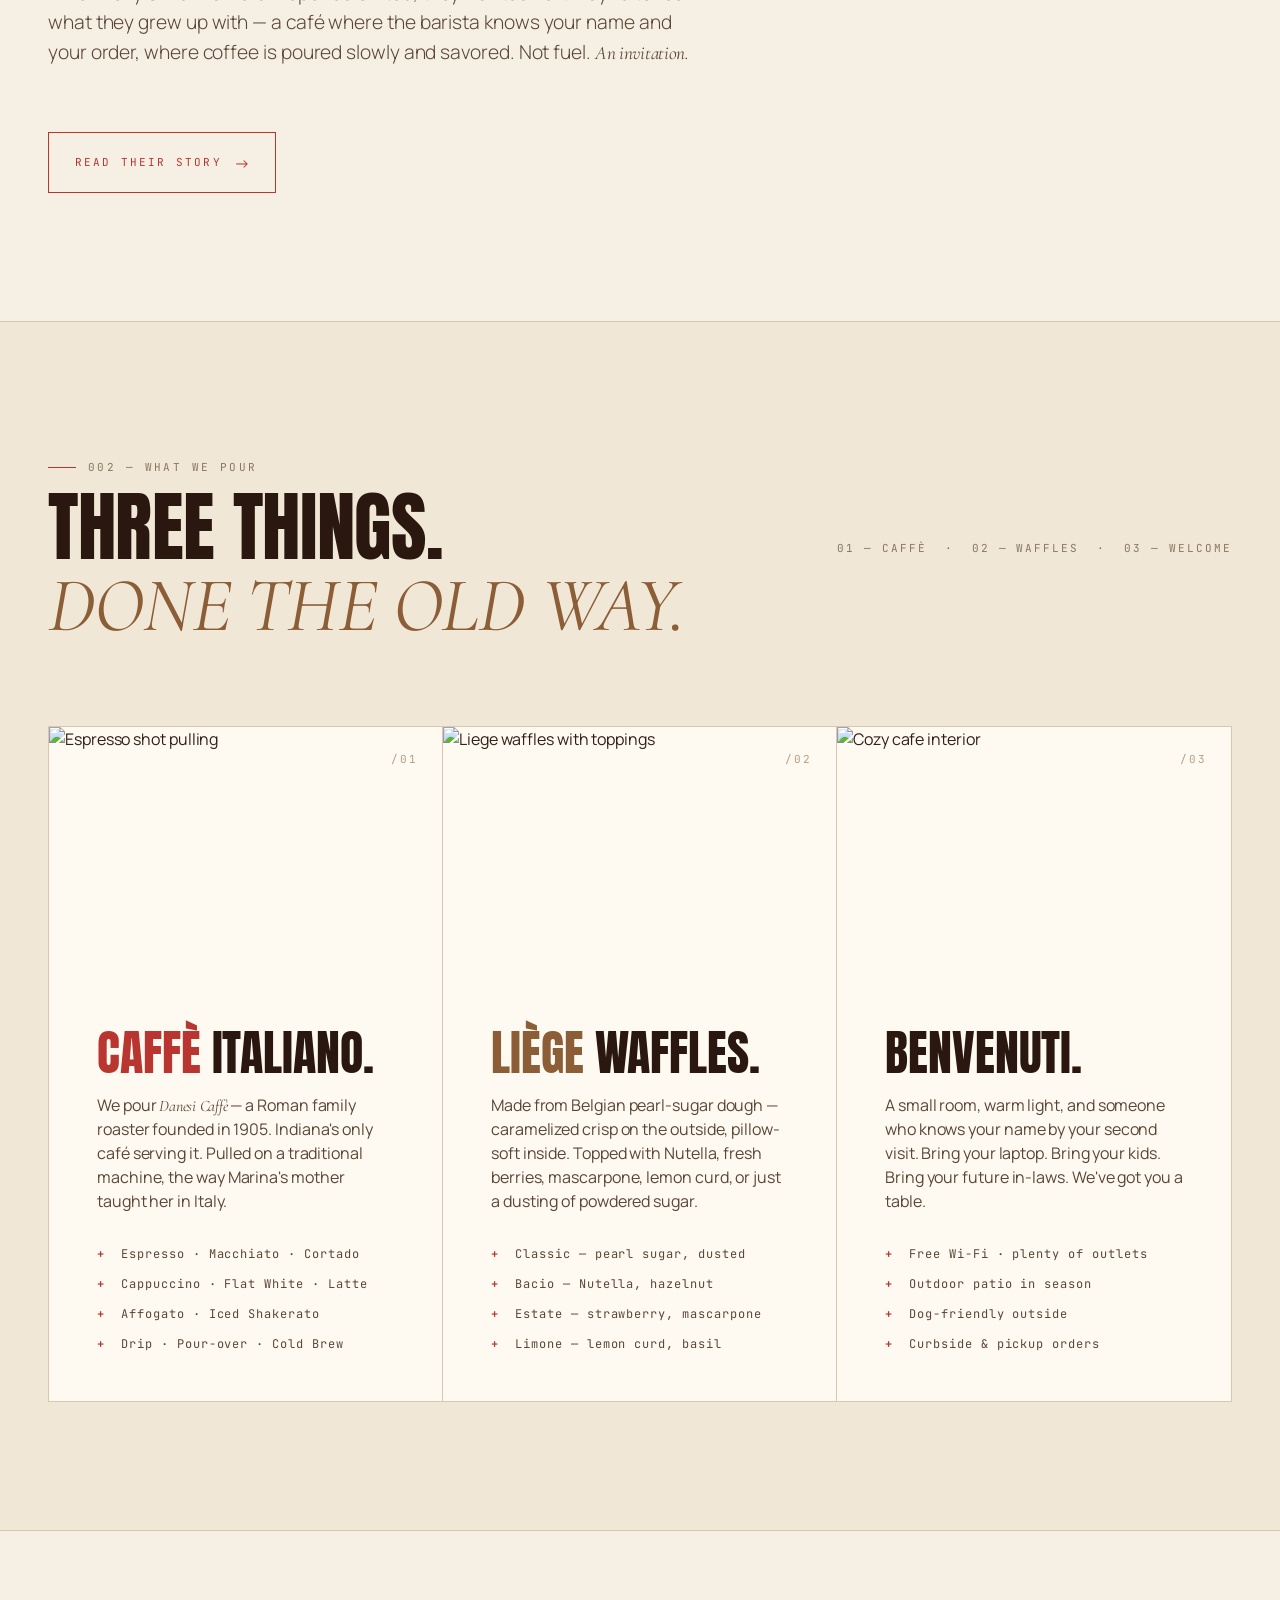
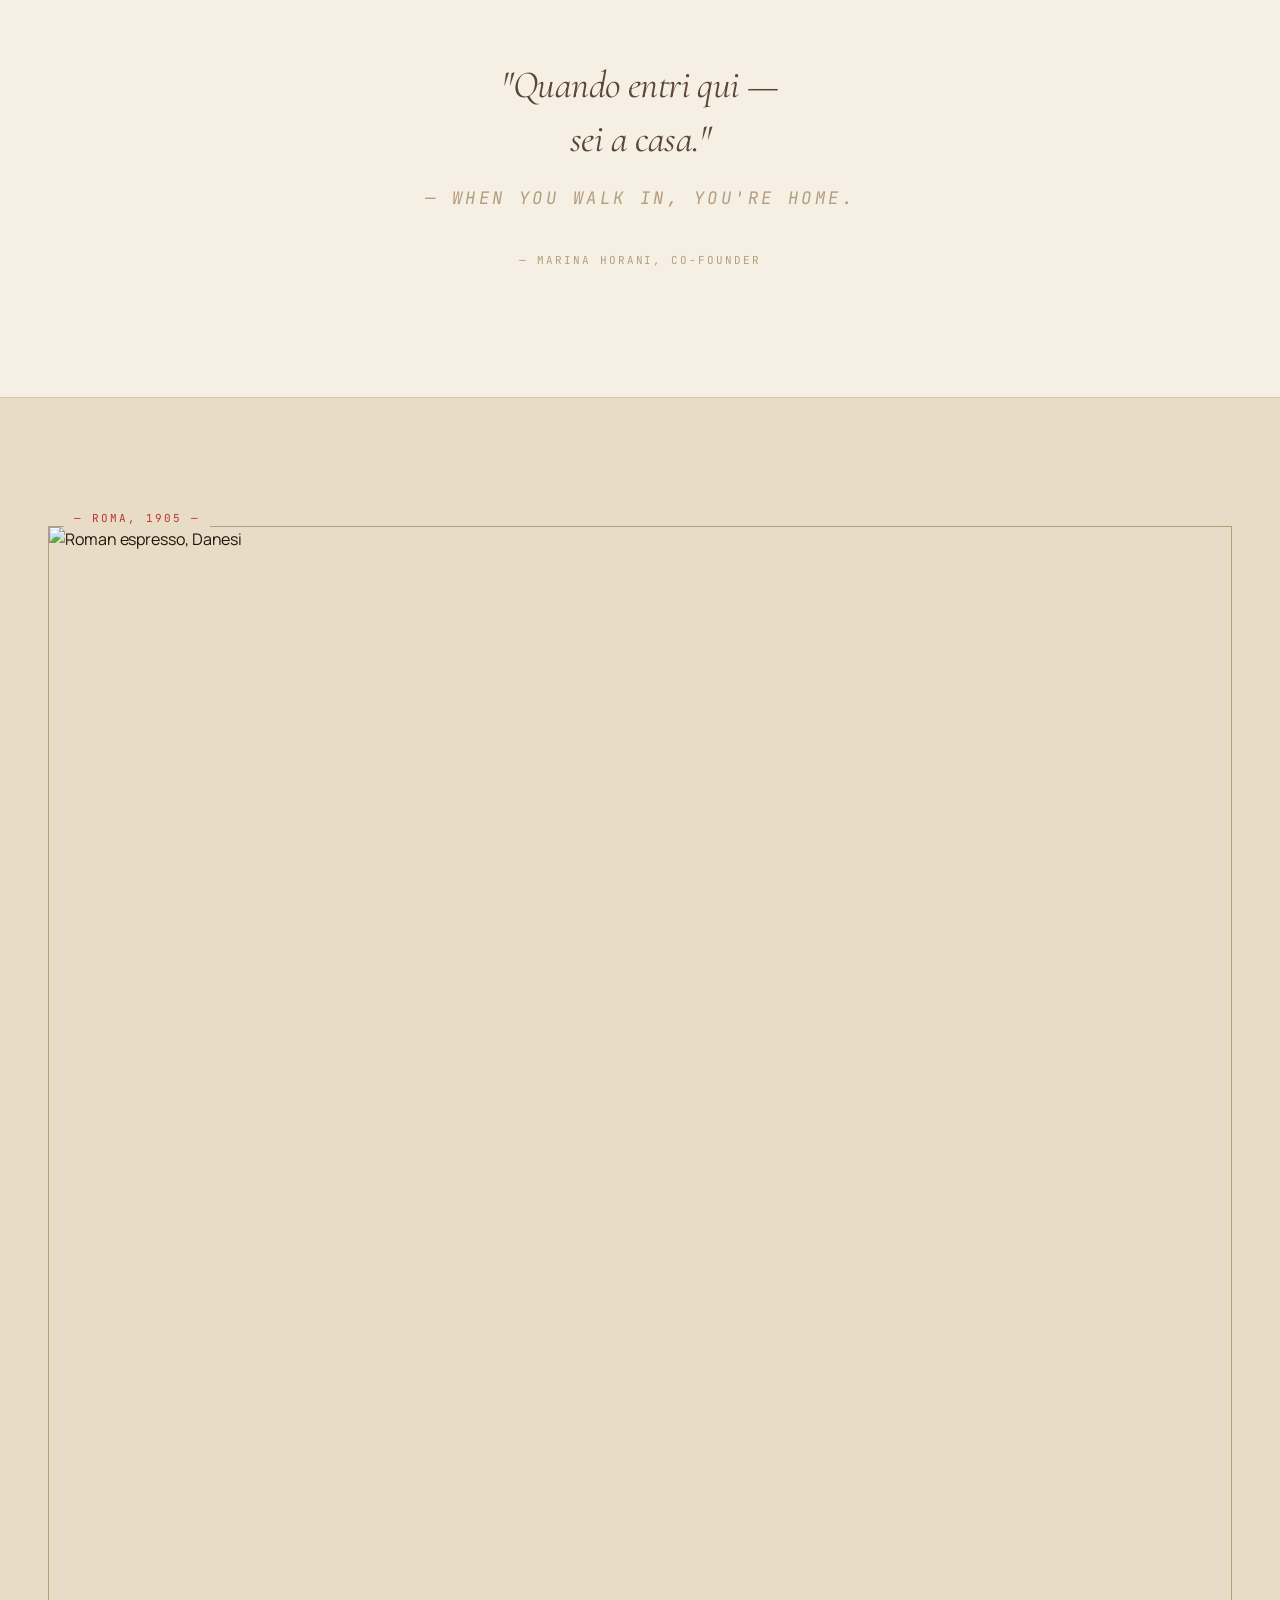
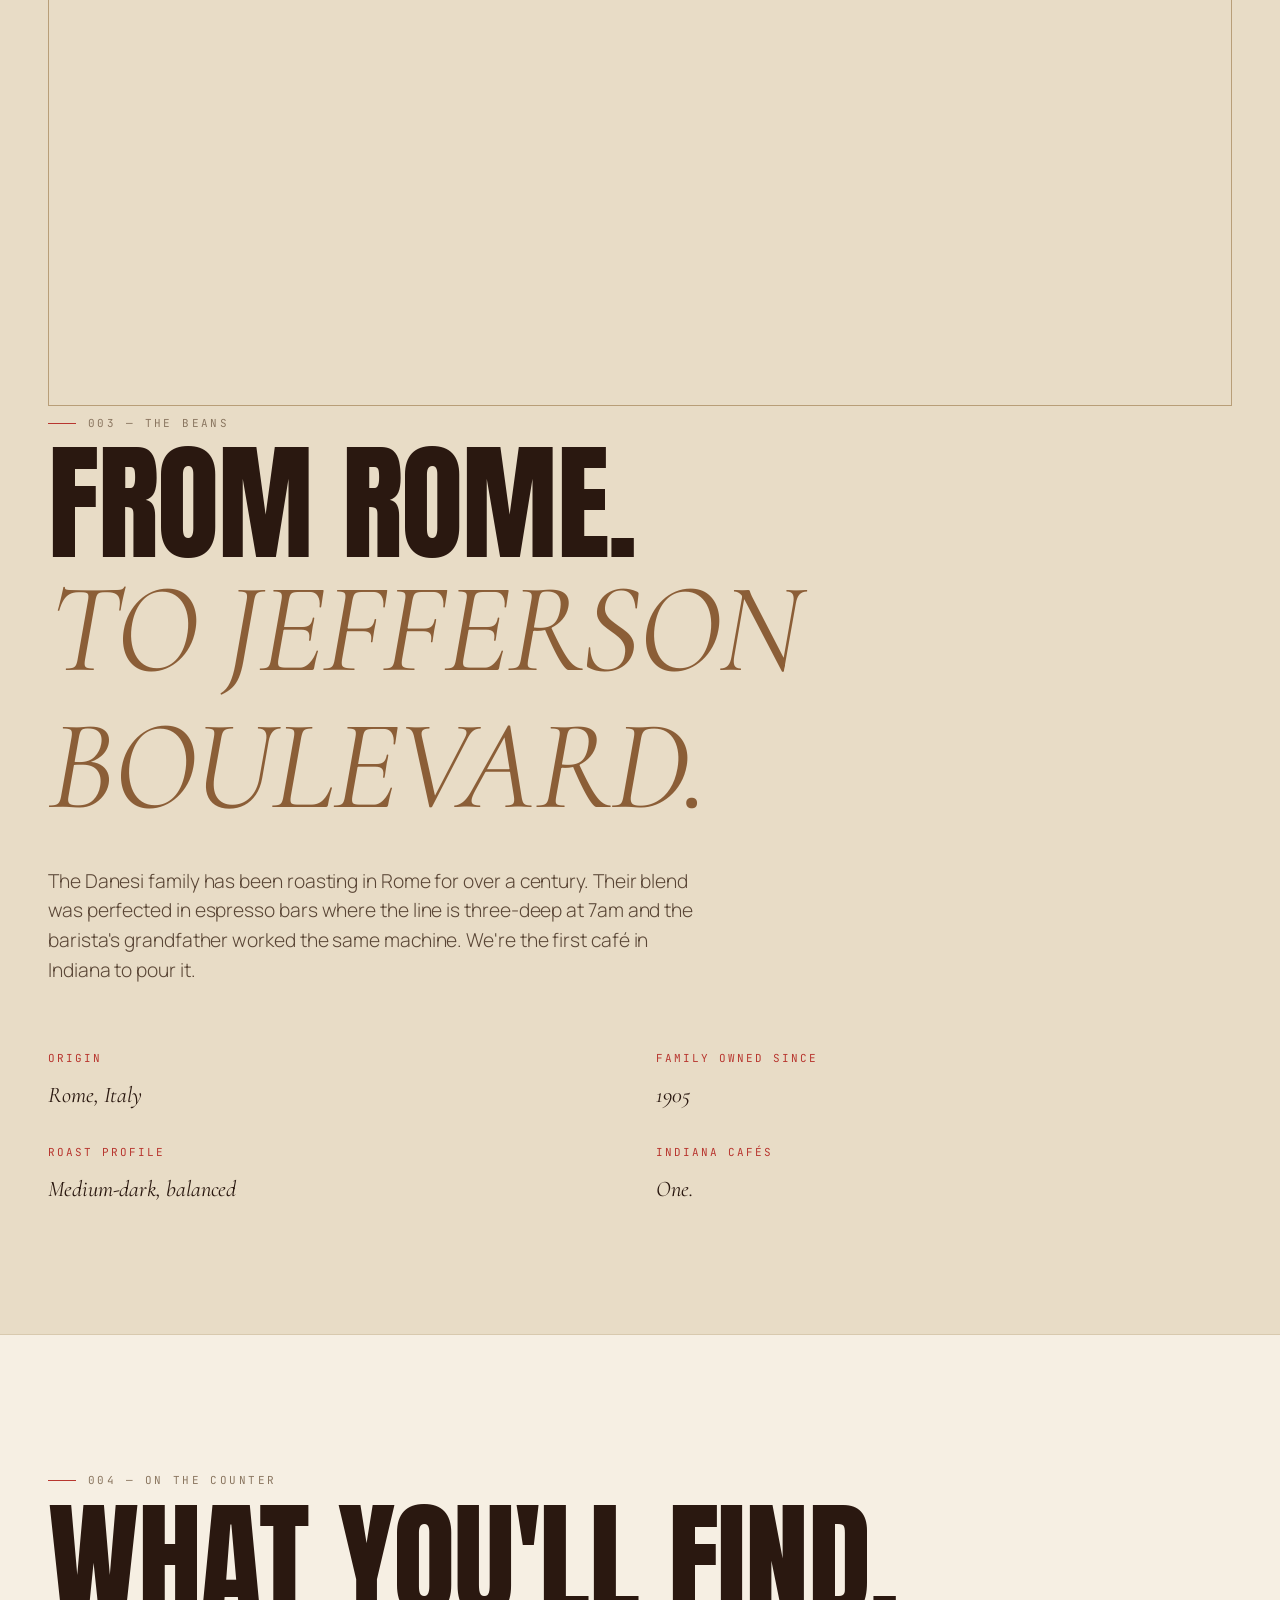
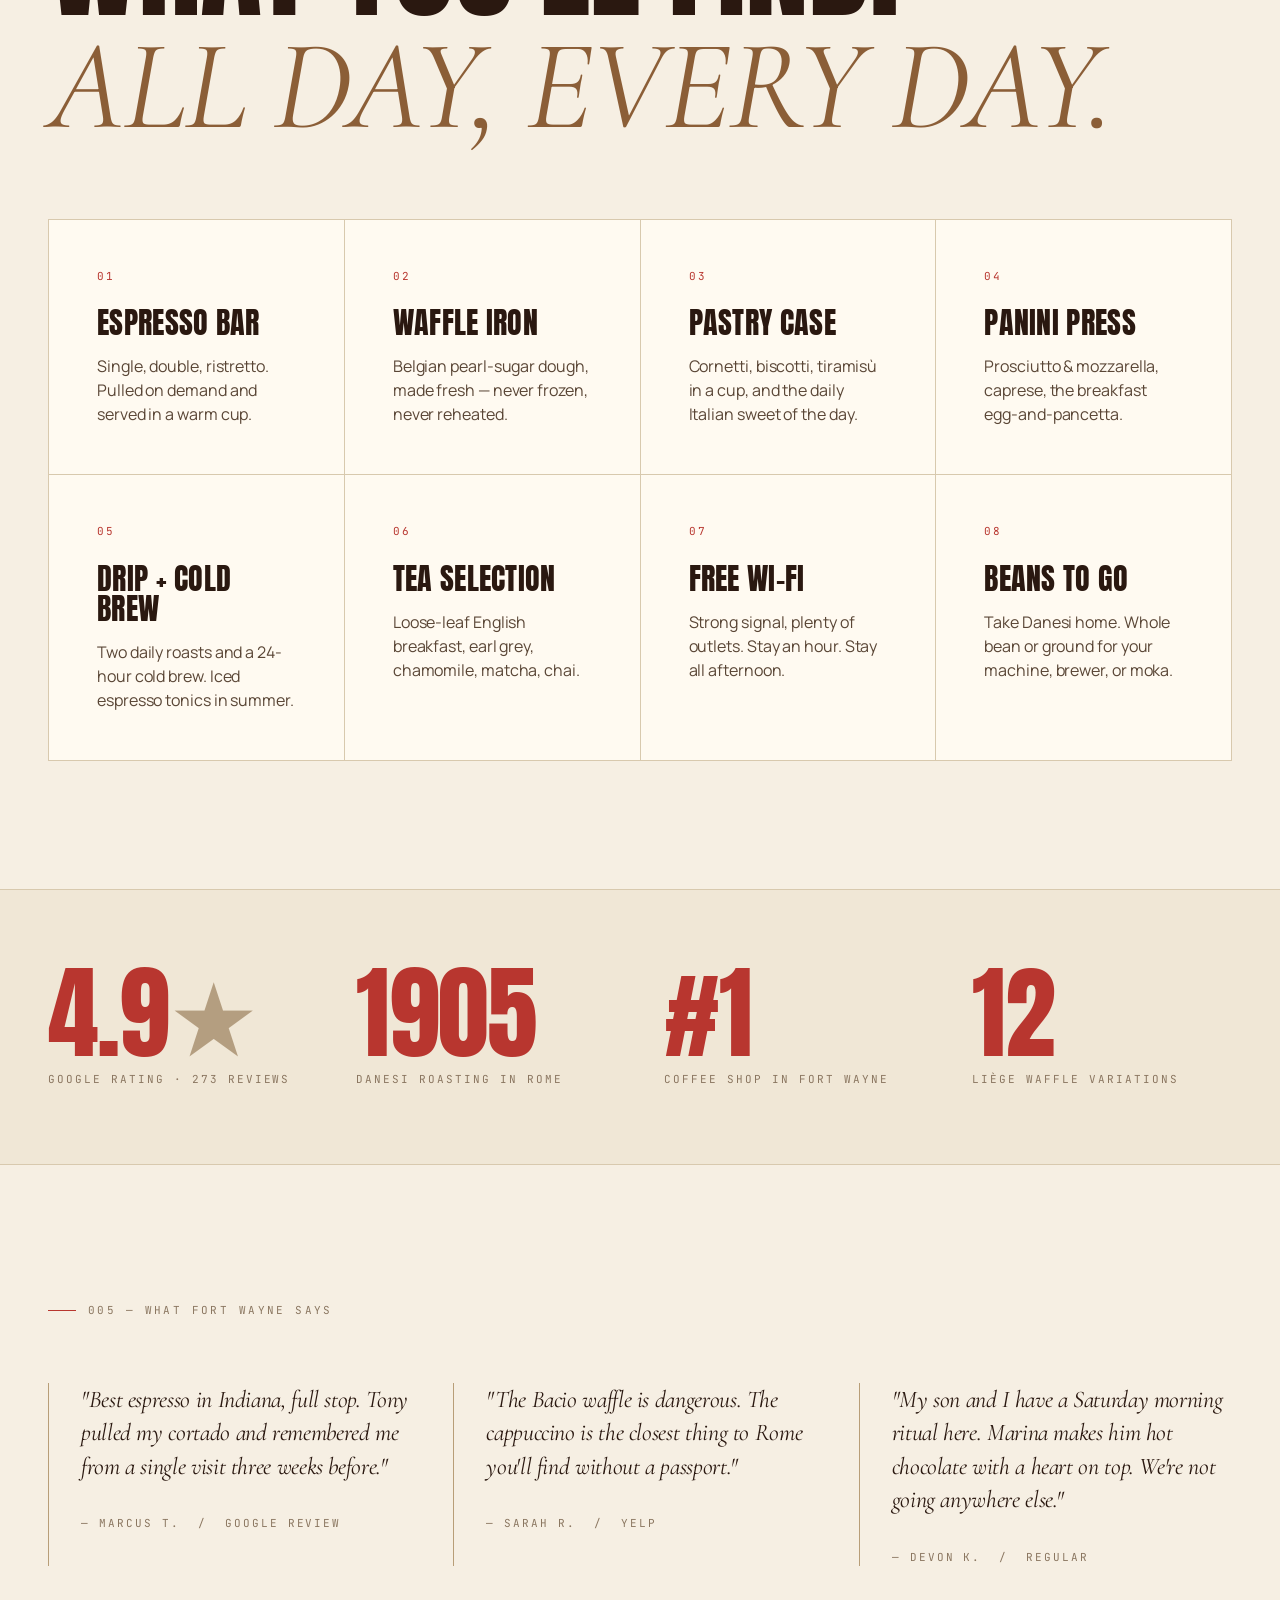
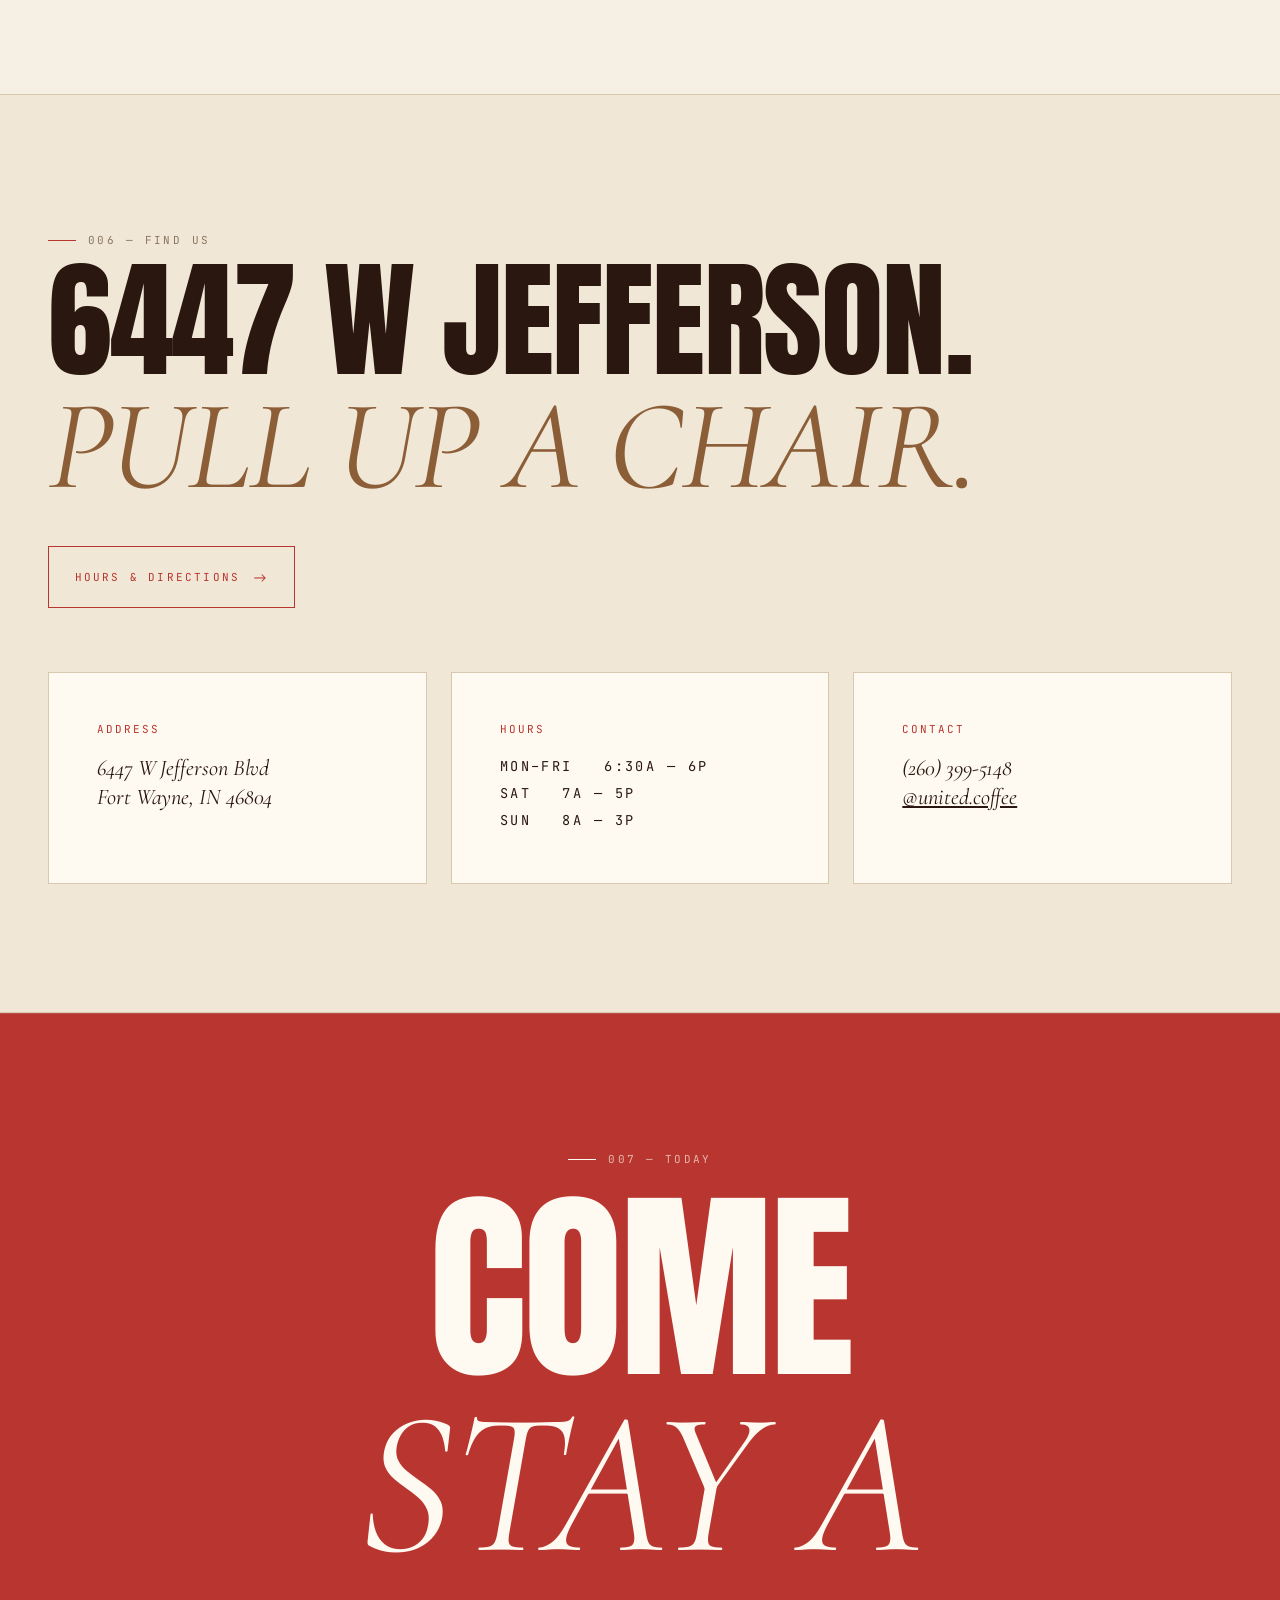
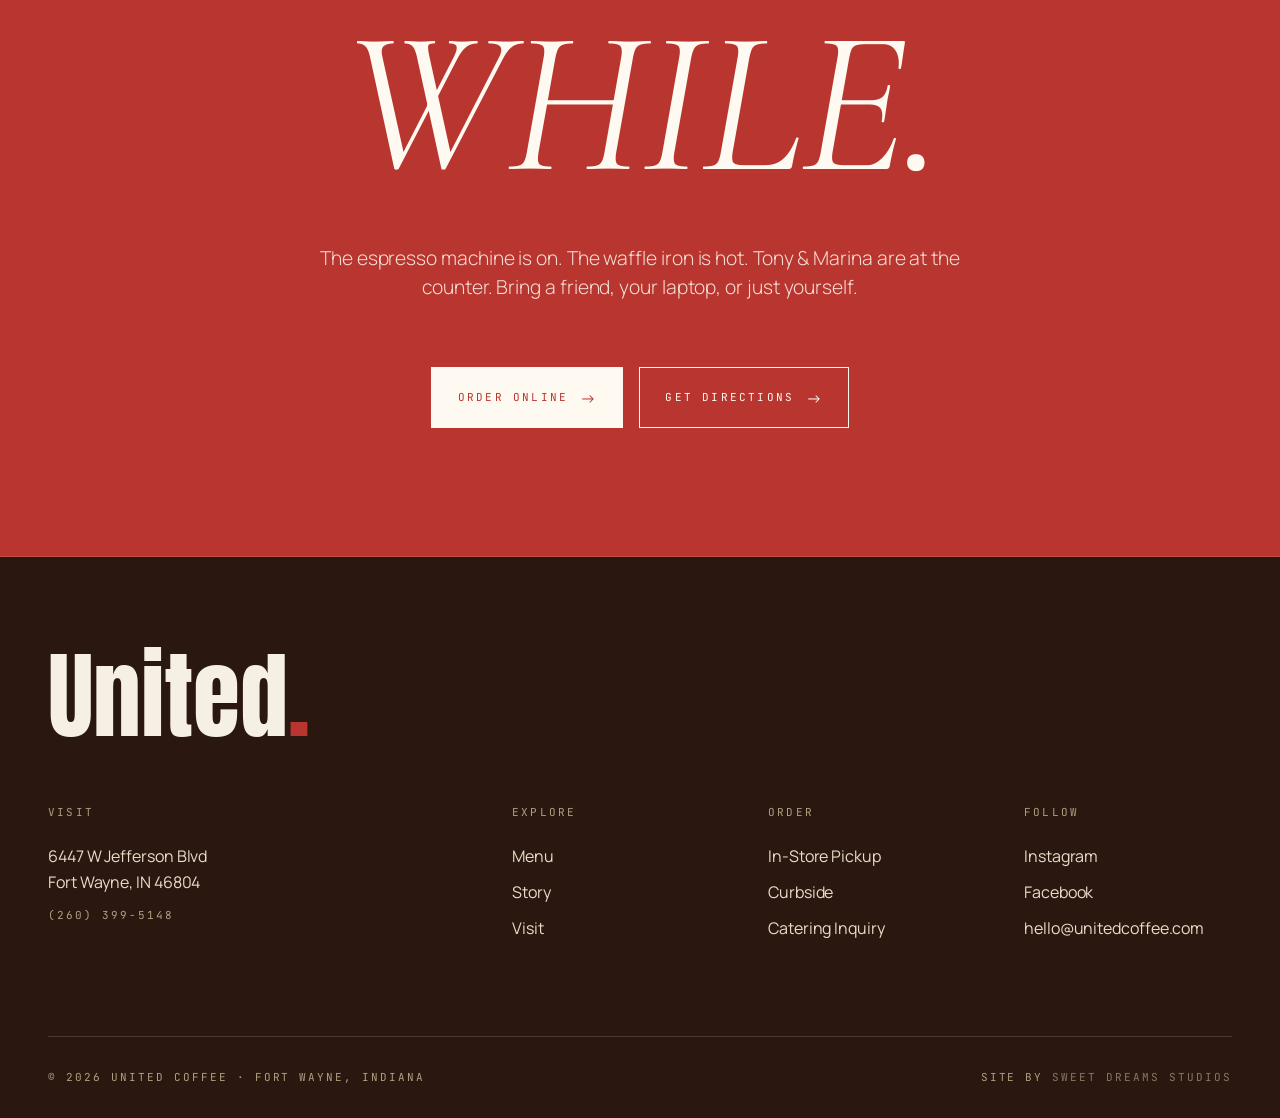
==== commit 21e0148c: "Add color rhythm: rosso + espresso section variants Visual variety pass — break up the all-cream pag" ====
--- a/index.html
+++ b/index.html
@@ -26,7 +26,7 @@
     <a href="story.html" class="nav-link">Story</a>
     <a href="visit.html" class="nav-link">Visit</a>
   </div>
-  <a href="visit.html" class="nav-cta">Order Online <span aria-hidden="true">→</span></a>
+  <a href="menu.html" class="nav-cta">Order Online <span aria-hidden="true">→</span></a>
   <button class="nav-toggle" id="navToggle" aria-label="Toggle menu">
     <span></span><span></span><span></span>
   </button>
@@ -365,20 +365,19 @@
   </div>
 </section>
 
-<!-- FINAL CTA -->
-<section class="section" style="padding: clamp(6rem, 12vw, 12rem) 0; position:relative; overflow:hidden;">
-  <div style="position:absolute; inset:0; background: radial-gradient(ellipse at center, var(--crema-glow), transparent 60%); filter: blur(40px); pointer-events:none;"></div>
+<!-- FINAL CTA — rosso for closing punch -->
+<section class="section section-rosso" style="padding: clamp(5rem, 10vw, 9rem) 0; position:relative; overflow:hidden;">
   <div class="wrap center" style="position:relative;">
     <span class="eyebrow" data-reveal>007 — Today</span>
     <h2 class="h-mega mt-6" data-reveal data-delay="1">
       Come<br />
-      <span class="editorial text-crema-deep">stay a while.</span>
+      <span class="editorial">stay a while.</span>
     </h2>
     <p class="lead mt-6" style="margin-inline:auto;" data-reveal data-delay="2">
       The espresso machine is on. The waffle iron is hot. Tony &amp; Marina are at the counter. Bring a friend, your laptop, or just yourself.
     </p>
     <div class="mt-8 flex gap-4" style="justify-content:center; flex-wrap:wrap;" data-reveal data-delay="3">
-      <a href="menu.html" class="btn btn-primary btn-arrow">View the Full Menu</a>
+      <a href="menu.html" class="btn btn-primary btn-arrow">Order Online</a>
       <a href="visit.html" class="btn btn-arrow">Get Directions</a>
     </div>
   </div>
@@ -429,6 +428,34 @@
   </div>
 </footer>
 
+<!-- Cart FAB -->
+<button class="cart-fab" id="cartFab" aria-label="View your order">
+  <span>BAG</span>
+  <span class="cart-fab-count" id="cartFabCount">0</span>
+</button>
+
+<!-- Cart overlay + drawer -->
+<div class="cart-overlay" id="cartOverlay" aria-hidden="true"></div>
+<aside class="cart-drawer" id="cartDrawer" aria-label="Your order" role="dialog">
+  <div class="cart-header">
+    <div>
+      <div class="cart-title">Your order</div>
+      <div style="font-family: var(--font-mono); font-size: 0.65rem; letter-spacing: 0.2em; text-transform: uppercase; color: var(--text-dim); margin-top: 0.25rem;">Pickup · ready in 15–20 min</div>
+    </div>
+    <button class="cart-close" id="cartClose" aria-label="Close cart">✕</button>
+  </div>
+  <div class="cart-body" id="cartBody"></div>
+  <div class="cart-footer" id="cartFooter">
+    <div class="cart-total">
+      <span class="cart-total-label">Subtotal</span>
+      <span class="cart-total-amount" id="cartTotal">$0.00</span>
+    </div>
+    <a href="order.html" class="btn btn-primary btn-arrow" style="width: 100%; justify-content: center;">Checkout</a>
+    <p class="cart-note">Demo only · prices are illustrative · pay at pickup</p>
+  </div>
+</aside>
+
 <script src="scripts/main.js" defer></script>
+<script src="scripts/cart.js" defer></script>
 </body>
 </html>
--- a/styles/globals.css
+++ b/styles/globals.css
@@ -277,16 +277,84 @@
 
 .nav-toggle { display: none; }
 @media (max-width: 800px) {
-  .nav-links { display: none; position: fixed; top: 70px; left: 0; right: 0; bottom: 0; background: var(--bg); flex-direction: column; padding: var(--s-8) var(--gutter); justify-content: flex-start; gap: var(--s-6); border-top: 1px solid var(--border); }
-  .nav-links.open { display: flex; }
-  .nav-link { font-size: 2rem; font-family: var(--font-display); letter-spacing: 0; color: var(--text) !important; }
+  /* Mobile: contained pill nav — horizontal links, persistent backdrop, always readable */
+  .nav {
+    padding: var(--s-3) var(--s-3);
+    justify-content: center;
+    mix-blend-mode: normal;
+    pointer-events: none; /* let outer area pass clicks */
+  }
+  .nav.on-hero,
+  .nav.on-hero.scrolled { color: var(--text); }
+  .nav.on-hero .nav-brand,
+  .nav.on-hero .nav-link { color: var(--text); }
+
+  /* Inner pill that holds brand + links */
+  .nav-brand,
+  .nav-links,
+  .nav-cta { pointer-events: auto; }
+
+  .nav-brand {
+    position: absolute;
+    left: var(--s-4);
+    top: 50%;
+    transform: translateY(-50%);
+    background: rgba(255, 250, 241, 0.9);
+    backdrop-filter: blur(14px) saturate(140%);
+    -webkit-backdrop-filter: blur(14px) saturate(140%);
+    padding: 0.45rem 0.7rem;
+    border: 1px solid var(--border);
+    border-radius: 999px;
+    font-size: 1.05rem;
+    z-index: 2;
+  }
+  .nav-brand::after { display: none; }
+
+  .nav-links {
+    display: flex !important;
+    flex-direction: row;
+    gap: 0;
+    background: rgba(255, 250, 241, 0.9);
+    backdrop-filter: blur(14px) saturate(140%);
+    -webkit-backdrop-filter: blur(14px) saturate(140%);
+    border: 1px solid var(--border);
+    border-radius: 999px;
+    padding: 0.4rem 0.6rem;
+    margin: 0 auto;
+    align-items: center;
+    z-index: 1;
+  }
+  .nav-link {
+    font-family: var(--font-mono);
+    font-size: 0.6rem;
+    letter-spacing: 0.18em;
+    color: var(--text) !important;
+    padding: 0.45rem 0.7rem;
+    border-radius: 999px;
+    transition: background var(--dur-fast), color var(--dur-fast);
+  }
   .nav-link::after { display: none; }
-  .nav-toggle { display: flex; flex-direction: column; gap: 5px; padding: 8px; }
-  .nav-toggle span { width: 24px; height: 1.5px; background: currentColor; transition: all var(--dur-fast); }
-  .nav-toggle.open span:nth-child(1) { transform: translateY(6.5px) rotate(45deg); }
-  .nav-toggle.open span:nth-child(2) { opacity: 0; }
-  .nav-toggle.open span:nth-child(3) { transform: translateY(-6.5px) rotate(-45deg); }
+  .nav-link[aria-current="page"] {
+    background: var(--espresso);
+    color: var(--cream) !important;
+  }
+
+  /* Hide the hamburger and CTA on mobile — links are always visible now */
+  .nav-toggle,
   .nav-cta { display: none; }
+
+  /* Disable the scrolled-state full-width backdrop — pill is always there */
+  .nav.scrolled {
+    background: transparent;
+    backdrop-filter: none;
+    -webkit-backdrop-filter: none;
+    border-bottom-color: transparent;
+  }
+}
+
+@media (max-width: 480px) {
+  .nav-brand { font-size: 0.95rem; padding: 0.4rem 0.6rem; }
+  .nav-link { font-size: 0.55rem; padding: 0.4rem 0.55rem; letter-spacing: 0.15em; }
 }
 
 /* ---------- Buttons ---------- */
@@ -689,21 +757,23 @@
 
 /* ---------- Menu items ---------- */
 .menu-row {
+  position: relative;
   display: grid;
   grid-template-columns: 1fr auto;
   gap: var(--s-4);
   padding: var(--s-5) 0;
+  padding-right: 3.2rem; /* leave room for the + add button */
   border-bottom: 1px dashed var(--border);
   align-items: baseline;
 }
 .menu-row:last-child { border-bottom: 0; }
-.menu-row .name {
+.menu-row-name {
   font-family: var(--font-display);
   font-size: 1.5rem;
   text-transform: uppercase;
   letter-spacing: 0.01em;
 }
-.menu-row .desc {
+.menu-row-desc {
   font-family: var(--font-editorial);
   font-style: italic;
   font-size: 1.05rem;
@@ -711,12 +781,46 @@
   margin-top: 0.25rem;
   max-width: 56ch;
 }
-.menu-row .price {
+.menu-row-price {
   font-family: var(--font-mono);
   font-size: var(--fs-sm);
   letter-spacing: 0.18em;
   color: var(--rosso);
   white-space: nowrap;
+}
+
+/* ---------- + Add button on each menu row ---------- */
+.menu-add {
+  position: absolute;
+  right: 0;
+  top: 50%;
+  transform: translateY(-50%);
+  width: 36px;
+  height: 36px;
+  border: 1px solid var(--border-strong);
+  background: var(--surface);
+  color: var(--espresso);
+  font-family: var(--font-display);
+  font-size: 1.4rem;
+  line-height: 1;
+  border-radius: 999px;
+  display: flex;
+  align-items: center;
+  justify-content: center;
+  cursor: pointer;
+  transition: background var(--dur-fast), color var(--dur-fast), transform var(--dur-fast), border-color var(--dur-fast);
+}
+.menu-add:hover { background: var(--rosso); color: var(--cream); border-color: var(--rosso); transform: translateY(-50%) scale(1.06); }
+.menu-add.added {
+  background: var(--olive);
+  color: var(--cream);
+  border-color: var(--olive);
+  animation: addPulse 380ms var(--ease-out);
+}
+@keyframes addPulse {
+  0% { transform: translateY(-50%) scale(1); }
+  50% { transform: translateY(-50%) scale(1.18); }
+  100% { transform: translateY(-50%) scale(1); }
 }
 
 /* ---------- Italian flag ribbon ---------- */
@@ -734,3 +838,693 @@
 .flag-ribbon span:nth-child(1) { background: #008C45; }
 .flag-ribbon span:nth-child(2) { background: #F4F5F0; }
 .flag-ribbon span:nth-child(3) { background: var(--rosso); }
+
+/* ==========================================================================
+   SECTION COLOR VARIANTS
+   Drop-in dark espresso + Italian-rosso sections that re-scope the design
+   tokens so all child components (eyebrow, h-2, .lead, .card, .menu-row, .pillar)
+   render correctly on the new background without per-element overrides.
+   ========================================================================== */
+
+/* ---------- Espresso (dark coffee) ---------- */
+.section-espresso {
+  background: var(--espresso);
+  color: var(--cream);
+  /* Re-scope tokens so descendants pick warm cream tones */
+  --text: var(--cream);
+  --text-soft: rgba(255, 250, 241, 0.78);
+  --text-dim: rgba(255, 250, 241, 0.55);
+  --text-faint: rgba(255, 250, 241, 0.32);
+  --border: rgba(255, 250, 241, 0.12);
+  --border-strong: rgba(255, 250, 241, 0.25);
+  --bg: var(--espresso);
+  --bg-1: var(--espresso-2);
+  --bg-2: #46322A;
+  --surface: rgba(255, 250, 241, 0.04);
+  --surface-2: rgba(255, 250, 241, 0.07);
+  border-block: 1px solid rgba(255, 250, 241, 0.08);
+}
+.section-espresso .editorial,
+.section-espresso .text-crema-deep { color: var(--crema) !important; }
+.section-espresso .text-rosso { color: #FF6B5B; } /* slightly brighter on dark */
+.section-espresso .eyebrow::before { background: var(--crema); }
+.section-espresso .menu-row-price { color: var(--crema); }
+.section-espresso .menu-add {
+  background: rgba(255, 250, 241, 0.06);
+  color: var(--cream);
+  border-color: rgba(255, 250, 241, 0.3);
+}
+.section-espresso .menu-add:hover {
+  background: var(--rosso);
+  color: var(--cream);
+  border-color: var(--rosso);
+}
+.section-espresso .btn-primary {
+  background: var(--cream);
+  color: var(--espresso);
+  border-color: var(--cream);
+}
+.section-espresso .btn-primary::before { background: var(--rosso); }
+.section-espresso .btn-primary:hover { color: var(--cream); border-color: var(--rosso); }
+.section-espresso .card {
+  background: rgba(255, 250, 241, 0.04);
+  border-color: rgba(255, 250, 241, 0.18);
+}
+.section-espresso .card:hover { border-color: rgba(255, 250, 241, 0.35); }
+
+/* ---------- Rosso (Italian red) ---------- */
+.section-rosso {
+  background: var(--rosso);
+  color: var(--cream);
+  --text: var(--cream);
+  --text-soft: rgba(255, 250, 241, 0.85);
+  --text-dim: rgba(255, 250, 241, 0.65);
+  --text-faint: rgba(255, 250, 241, 0.4);
+  --border: rgba(255, 250, 241, 0.18);
+  --border-strong: rgba(255, 250, 241, 0.35);
+  --bg: var(--rosso);
+  --bg-1: var(--rosso-deep);
+  --surface: rgba(255, 250, 241, 0.06);
+  --surface-2: rgba(255, 250, 241, 0.1);
+  border-block: 1px solid rgba(255, 250, 241, 0.12);
+}
+.section-rosso .editorial,
+.section-rosso .text-crema-deep { color: var(--cream) !important; font-style: italic; }
+.section-rosso .text-rosso { color: var(--cream); }
+.section-rosso .eyebrow::before { background: var(--cream); }
+.section-rosso .menu-row-price { color: var(--cream); border: 1px solid var(--cream); padding: 4px 8px; font-size: 0.7rem; }
+.section-rosso .menu-row { border-color: rgba(255, 250, 241, 0.22); }
+.section-rosso .menu-add {
+  background: var(--cream);
+  color: var(--rosso);
+  border-color: var(--cream);
+}
+.section-rosso .menu-add:hover {
+  background: var(--espresso);
+  color: var(--cream);
+  border-color: var(--espresso);
+}
+.section-rosso .btn-primary {
+  background: var(--cream);
+  color: var(--rosso);
+  border-color: var(--cream);
+}
+.section-rosso .btn-primary::before { background: var(--espresso); }
+.section-rosso .btn-primary:hover { color: var(--cream); border-color: var(--espresso); }
+.section-rosso .card {
+  background: rgba(255, 250, 241, 0.08);
+  border-color: rgba(255, 250, 241, 0.25);
+}
+.section-rosso .card:hover { border-color: var(--cream); }
+.section-rosso .quote-card { border-left-color: rgba(255, 250, 241, 0.4); }
+
+/* Tighter inner-page hero — less giant top padding so first real content
+   shows in viewport sooner */
+.page-header { padding: clamp(7rem, 11vw, 9.5rem) 0 var(--s-7); }
+
+/* ==========================================================================
+   ORDERING SYSTEM
+   Cart FAB + Drawer · Customize sheet · Order checkout
+   Adapted from MochaLounge — ported to United's editorial cream/espresso
+   ========================================================================== */
+
+/* ---------- Cart FAB (floating bag button) ---------- */
+.cart-fab {
+  position: fixed;
+  bottom: 1.5rem;
+  right: 1.5rem;
+  z-index: 60;
+  width: 64px;
+  height: 64px;
+  border-radius: 999px;
+  background: var(--espresso);
+  color: var(--cream);
+  border: 1px solid var(--espresso);
+  font-family: var(--font-mono);
+  font-size: 0.62rem;
+  letter-spacing: 0.18em;
+  text-transform: uppercase;
+  display: flex;
+  align-items: center;
+  justify-content: center;
+  cursor: pointer;
+  transform: translateY(120%);
+  opacity: 0;
+  pointer-events: none;
+  transition: transform var(--dur) var(--ease-out), opacity var(--dur) var(--ease-out), background var(--dur-fast);
+  box-shadow: 0 12px 30px rgba(42, 24, 16, 0.25);
+}
+.cart-fab.visible { transform: none; opacity: 1; pointer-events: auto; }
+.cart-fab:hover { background: var(--rosso); border-color: var(--rosso); }
+.cart-fab-count {
+  position: absolute;
+  top: -6px;
+  right: -6px;
+  min-width: 22px;
+  height: 22px;
+  padding: 0 6px;
+  background: var(--rosso);
+  color: var(--cream);
+  border: 1px solid var(--cream);
+  border-radius: 999px;
+  font-family: var(--font-mono);
+  font-size: 0.65rem;
+  display: flex;
+  align-items: center;
+  justify-content: center;
+}
+.cart-fab.bump { animation: fabBump 480ms var(--ease-out); }
+@keyframes fabBump {
+  0% { transform: scale(1); }
+  40% { transform: scale(1.12) rotate(-4deg); }
+  100% { transform: scale(1); }
+}
+
+/* ---------- Cart Drawer ---------- */
+.cart-overlay {
+  position: fixed;
+  inset: 0;
+  background: rgba(42, 24, 16, 0.45);
+  backdrop-filter: blur(2px);
+  z-index: 70;
+  opacity: 0;
+  pointer-events: none;
+  transition: opacity var(--dur) var(--ease-out);
+}
+.cart-overlay.open { opacity: 1; pointer-events: auto; }
+
+.cart-drawer {
+  position: fixed;
+  top: 0; right: 0; bottom: 0;
+  width: min(440px, 100%);
+  background: var(--surface);
+  border-left: 1px solid var(--border-strong);
+  z-index: 80;
+  transform: translateX(100%);
+  transition: transform var(--dur) var(--ease-out);
+  display: flex;
+  flex-direction: column;
+}
+.cart-drawer.open { transform: none; }
+
+.cart-header {
+  display: flex;
+  justify-content: space-between;
+  align-items: flex-start;
+  padding: 1.5rem;
+  border-bottom: 1px solid var(--border);
+}
+.cart-title {
+  font-family: var(--font-display);
+  font-size: 1.4rem;
+  text-transform: uppercase;
+  letter-spacing: 0.01em;
+}
+.cart-close {
+  width: 36px;
+  height: 36px;
+  border: 1px solid var(--border-strong);
+  border-radius: 999px;
+  background: transparent;
+  color: var(--text);
+  cursor: pointer;
+  font-size: 1rem;
+  display: flex;
+  align-items: center;
+  justify-content: center;
+  transition: background var(--dur-fast), color var(--dur-fast);
+}
+.cart-close:hover { background: var(--espresso); color: var(--cream); }
+
+.cart-body { flex: 1; overflow-y: auto; padding: 0.5rem 1.5rem; }
+.cart-empty {
+  text-align: center;
+  padding: 4rem 1rem;
+  color: var(--text-dim);
+}
+.cart-empty .display { font-size: 3rem; color: var(--border-strong); margin-bottom: 1rem; }
+
+.cart-item {
+  display: grid;
+  grid-template-columns: 1fr auto;
+  gap: 1rem;
+  padding: 1rem 0;
+  border-bottom: 1px dashed var(--border);
+  align-items: flex-start;
+}
+.cart-item-name {
+  font-family: var(--font-display);
+  font-size: 1.05rem;
+  text-transform: uppercase;
+  letter-spacing: 0.01em;
+}
+.cart-item-price {
+  font-family: var(--font-mono);
+  font-size: 0.85rem;
+  letter-spacing: 0.04em;
+  color: var(--rosso);
+  white-space: nowrap;
+}
+.cart-item-mods {
+  font-family: var(--font-editorial);
+  font-style: italic;
+  font-size: 0.92rem;
+  color: var(--text-dim);
+  margin-top: 0.25rem;
+}
+
+.qty-control {
+  display: flex;
+  align-items: center;
+  gap: 0.4rem;
+  margin-top: 0.7rem;
+}
+.qty-btn {
+  width: 26px;
+  height: 26px;
+  border: 1px solid var(--border-strong);
+  border-radius: 999px;
+  background: transparent;
+  color: var(--text);
+  cursor: pointer;
+  font-size: 0.9rem;
+  display: flex;
+  align-items: center;
+  justify-content: center;
+  transition: background var(--dur-fast), color var(--dur-fast);
+}
+.qty-btn:hover { background: var(--espresso); color: var(--cream); border-color: var(--espresso); }
+.qty-val {
+  font-family: var(--font-mono);
+  font-size: 0.78rem;
+  letter-spacing: 0.04em;
+  min-width: 20px;
+  text-align: center;
+  color: var(--text);
+}
+.cart-remove {
+  margin-left: 0.6rem;
+  font-family: var(--font-mono);
+  font-size: 0.62rem;
+  letter-spacing: 0.18em;
+  text-transform: uppercase;
+  color: var(--text-dim);
+  background: transparent;
+  border: 0;
+  cursor: pointer;
+  padding: 0.25rem 0;
+  transition: color var(--dur-fast);
+}
+.cart-remove:hover { color: var(--rosso); }
+
+.cart-footer {
+  padding: 1.25rem 1.5rem 1.5rem;
+  border-top: 1px solid var(--border);
+  background: var(--bg-1);
+}
+.cart-total {
+  display: flex;
+  justify-content: space-between;
+  align-items: baseline;
+  margin-bottom: 1rem;
+}
+.cart-total-label {
+  font-family: var(--font-mono);
+  font-size: 0.7rem;
+  letter-spacing: 0.18em;
+  text-transform: uppercase;
+  color: var(--text-dim);
+}
+.cart-total-amount {
+  font-family: var(--font-display);
+  font-size: 1.7rem;
+  letter-spacing: 0;
+  color: var(--rosso);
+}
+.cart-note {
+  font-family: var(--font-mono);
+  font-size: 0.64rem;
+  letter-spacing: 0.16em;
+  text-transform: uppercase;
+  color: var(--text-faint);
+  margin-top: 0.7rem;
+  text-align: center;
+}
+
+@media (max-width: 600px) {
+  .cart-drawer {
+    width: 100%;
+    top: auto;
+    height: 85svh;
+    border-left: 0;
+    border-top: 1px solid var(--border-strong);
+    transform: translateY(100%);
+  }
+  .cart-drawer.open { transform: none; }
+  .cart-fab { bottom: 1rem; right: 1rem; width: 56px; height: 56px; }
+}
+
+/* ---------- Customize Sheet (per-item modifiers) ---------- */
+.customize-overlay {
+  position: fixed;
+  inset: 0;
+  background: rgba(42, 24, 16, 0.45);
+  backdrop-filter: blur(2px);
+  z-index: 70;
+  opacity: 0;
+  pointer-events: none;
+  transition: opacity var(--dur) var(--ease-out);
+}
+.customize-overlay.open { opacity: 1; pointer-events: auto; }
+
+.customize-sheet {
+  position: fixed;
+  top: 0; right: 0; bottom: 0;
+  width: min(520px, 100%);
+  background: var(--surface);
+  border-left: 1px solid var(--border-strong);
+  z-index: 80;
+  transform: translateX(100%);
+  transition: transform var(--dur) var(--ease-out);
+  display: flex;
+  flex-direction: column;
+}
+.customize-sheet.open { transform: none; }
+
+@media (max-width: 600px) {
+  .customize-sheet {
+    width: 100%;
+    top: auto;
+    height: 90svh;
+    border-left: 0;
+    border-top: 1px solid var(--border-strong);
+    transform: translateY(100%);
+  }
+  .customize-sheet.open { transform: none; }
+}
+
+.customize-header {
+  display: flex;
+  justify-content: space-between;
+  align-items: flex-start;
+  padding: 1.5rem;
+  border-bottom: 1px solid var(--border);
+}
+.customize-name {
+  font-family: var(--font-display);
+  font-size: 1.5rem;
+  text-transform: uppercase;
+  letter-spacing: 0.01em;
+}
+.customize-base {
+  font-family: var(--font-mono);
+  font-size: 0.66rem;
+  letter-spacing: 0.16em;
+  text-transform: uppercase;
+  color: var(--text-dim);
+  margin-top: 0.4rem;
+}
+.customize-close {
+  width: 36px;
+  height: 36px;
+  border: 1px solid var(--border-strong);
+  border-radius: 999px;
+  background: transparent;
+  color: var(--text);
+  cursor: pointer;
+  font-size: 1rem;
+  display: flex;
+  align-items: center;
+  justify-content: center;
+  flex-shrink: 0;
+  transition: background var(--dur-fast), color var(--dur-fast);
+}
+.customize-close:hover { background: var(--espresso); color: var(--cream); }
+
+.customize-body {
+  flex: 1;
+  overflow-y: auto;
+  padding: 1.5rem;
+  display: flex;
+  flex-direction: column;
+  gap: 1.75rem;
+}
+
+.mod-group-label {
+  display: flex;
+  justify-content: space-between;
+  align-items: baseline;
+  margin-bottom: 0.7rem;
+  font-family: var(--font-mono);
+  font-size: 0.66rem;
+  letter-spacing: 0.18em;
+  text-transform: uppercase;
+  color: var(--text-dim);
+}
+.mod-group-label .req {
+  color: var(--rosso);
+  font-size: 0.6rem;
+}
+.mod-options {
+  display: grid;
+  grid-template-columns: 1fr 1fr;
+  gap: 0.6rem;
+}
+.mod-options.mod-options-3 { grid-template-columns: repeat(3, 1fr); }
+@media (max-width: 480px) {
+  .mod-options, .mod-options.mod-options-3 { grid-template-columns: 1fr 1fr; }
+}
+.mod-opt {
+  display: flex;
+  justify-content: space-between;
+  align-items: center;
+  gap: 0.4rem;
+  padding: 0.7rem 0.85rem;
+  border: 1px solid var(--border-strong);
+  background: var(--bg);
+  cursor: pointer;
+  transition: background var(--dur-fast), color var(--dur-fast), border-color var(--dur-fast);
+}
+.mod-opt:hover { border-color: var(--rosso); }
+.mod-opt input { display: none; }
+.mod-opt.is-checked { background: var(--espresso); color: var(--cream); border-color: var(--espresso); }
+.mod-opt.is-checked .mod-price { color: var(--crema); }
+.mod-name {
+  font-family: var(--font-body);
+  font-size: 0.92rem;
+  font-weight: 500;
+}
+.mod-price {
+  font-family: var(--font-mono);
+  font-size: 0.66rem;
+  letter-spacing: 0.12em;
+  color: var(--text-dim);
+}
+
+.customize-footer {
+  padding: 1.25rem 1.5rem 1.5rem;
+  border-top: 1px solid var(--border);
+  background: var(--bg-1);
+}
+.customize-add {
+  width: 100%;
+  display: flex;
+  justify-content: space-between;
+  align-items: center;
+  padding: 1.1rem 1.4rem;
+  background: var(--espresso);
+  color: var(--cream);
+  border: 1px solid var(--espresso);
+  font-family: var(--font-mono);
+  font-size: 0.74rem;
+  letter-spacing: 0.2em;
+  text-transform: uppercase;
+  cursor: pointer;
+  transition: background var(--dur-fast), border-color var(--dur-fast);
+}
+.customize-add:hover { background: var(--rosso); border-color: var(--rosso); }
+.customize-add-price {
+  font-family: var(--font-display);
+  font-size: 1.3rem;
+  letter-spacing: 0;
+}
+
+/* ---------- Order page (checkout) ---------- */
+.checkout-grid {
+  display: grid;
+  grid-template-columns: 1.1fr 1fr;
+  gap: 3rem;
+  align-items: start;
+}
+@media (max-width: 920px) { .checkout-grid { grid-template-columns: 1fr; } }
+
+.checkout-panel {
+  background: var(--surface);
+  border: 1px solid var(--border);
+  padding: 1.75rem;
+}
+.checkout-panel h3 { margin-bottom: 1rem; }
+
+.location-pick {
+  display: grid;
+  grid-template-columns: 1fr 1fr;
+  gap: 0.6rem;
+}
+@media (max-width: 480px) { .location-pick { grid-template-columns: 1fr; } }
+.location-pick label {
+  display: block;
+  padding: 0.9rem 1rem;
+  border: 1px solid var(--border-strong);
+  background: var(--bg);
+  cursor: pointer;
+  transition: background var(--dur-fast), color var(--dur-fast), border-color var(--dur-fast);
+}
+.location-pick label:has(input:checked) { background: var(--espresso); color: var(--cream); border-color: var(--espresso); }
+.location-pick label:has(input:checked) .location-pick-detail { color: rgba(255, 250, 241, 0.65); }
+.location-pick input { display: none; }
+.location-pick-name {
+  display: block;
+  font-family: var(--font-display);
+  font-size: 1.1rem;
+  text-transform: uppercase;
+  letter-spacing: 0.01em;
+}
+.location-pick-detail {
+  display: block;
+  margin-top: 0.25rem;
+  font-family: var(--font-mono);
+  font-size: 0.64rem;
+  letter-spacing: 0.16em;
+  text-transform: uppercase;
+  color: var(--text-dim);
+}
+
+/* Form fields */
+.field { display: flex; flex-direction: column; gap: 0.4rem; }
+.field label {
+  font-family: var(--font-mono);
+  font-size: 0.66rem;
+  letter-spacing: 0.18em;
+  text-transform: uppercase;
+  color: var(--text-dim);
+}
+.field input,
+.field textarea,
+.field select {
+  background: var(--bg);
+  border: 1px solid var(--border-strong);
+  padding: 0.85rem 0.95rem;
+  font-family: var(--font-body);
+  font-size: 1rem;
+  color: var(--text);
+  transition: border-color var(--dur-fast);
+}
+.field input:focus,
+.field textarea:focus,
+.field select:focus { outline: none; border-color: var(--rosso); }
+.field select {
+  appearance: none;
+  background-image: linear-gradient(45deg, transparent 50%, var(--text-dim) 50%), linear-gradient(135deg, var(--text-dim) 50%, transparent 50%);
+  background-position: calc(100% - 18px) center, calc(100% - 13px) center;
+  background-size: 5px 5px, 5px 5px;
+  background-repeat: no-repeat;
+  padding-right: 2rem;
+}
+
+/* Fake card panel — espresso-dark */
+.fake-card {
+  background: var(--espresso);
+  color: var(--bg);
+  border: 1px solid var(--espresso);
+}
+.fake-card h3 { color: var(--bg) !important; }
+.fake-card-row { display: grid; grid-template-columns: 1fr 100px 80px; gap: 0.8rem; margin-top: 1rem; }
+@media (max-width: 480px) { .fake-card-row { grid-template-columns: 1fr; } }
+.fake-card .field input {
+  background: rgba(255, 250, 241, 0.06);
+  border: 1px solid rgba(255, 250, 241, 0.18);
+  color: var(--bg);
+}
+.fake-card .field input:focus { border-color: var(--crema); }
+.fake-card .field input::placeholder { color: rgba(255, 250, 241, 0.35); }
+.fake-card .field label { color: rgba(255, 250, 241, 0.5); }
+
+/* Order summary lines (on order page) */
+.summary-line {
+  display: grid;
+  grid-template-columns: 1fr auto;
+  gap: 1rem;
+  padding: 0.9rem 0;
+  border-bottom: 1px dashed var(--border);
+  align-items: flex-start;
+  font-family: var(--font-body);
+  font-size: 1rem;
+}
+.summary-line:last-child { border-bottom: 0; }
+.summary-line .qty-tag {
+  display: inline-block;
+  font-family: var(--font-mono);
+  font-size: 0.62rem;
+  letter-spacing: 0.16em;
+  margin-right: 0.6rem;
+  color: var(--rosso);
+  border: 1px solid var(--rosso);
+  padding: 2px 5px;
+}
+.summary-line .cart-item-mods { margin-left: 1.8rem; margin-top: 0.2rem; }
+
+.summary-total {
+  display: flex;
+  justify-content: space-between;
+  align-items: baseline;
+  margin-top: 1rem;
+  padding-top: 1rem;
+  border-top: 1px solid var(--border);
+}
+.summary-total .label {
+  font-family: var(--font-mono);
+  font-size: 0.74rem;
+  letter-spacing: 0.18em;
+  text-transform: uppercase;
+  color: var(--text);
+}
+.summary-total .amount {
+  font-family: var(--font-display);
+  font-size: 2rem;
+  letter-spacing: 0;
+  color: var(--rosso);
+}
+
+/* Success state */
+.order-success {
+  text-align: center;
+  max-width: 720px;
+  margin: 0 auto;
+}
+.order-success .check-mark {
+  width: 64px;
+  height: 64px;
+  border: 1px solid var(--olive);
+  background: var(--olive);
+  color: var(--cream);
+  border-radius: 999px;
+  margin: 0 auto 1.5rem;
+  display: flex;
+  align-items: center;
+  justify-content: center;
+  font-size: 1.6rem;
+}
+.success-row {
+  display: flex;
+  justify-content: space-between;
+  align-items: baseline;
+  padding: 0.6rem 0;
+  border-bottom: 1px dashed var(--border);
+  font-family: var(--font-mono);
+  font-size: 0.74rem;
+  letter-spacing: 0.18em;
+  text-transform: uppercase;
+  color: var(--text-dim);
+}
+.success-row > span:last-child { color: var(--text); }
+
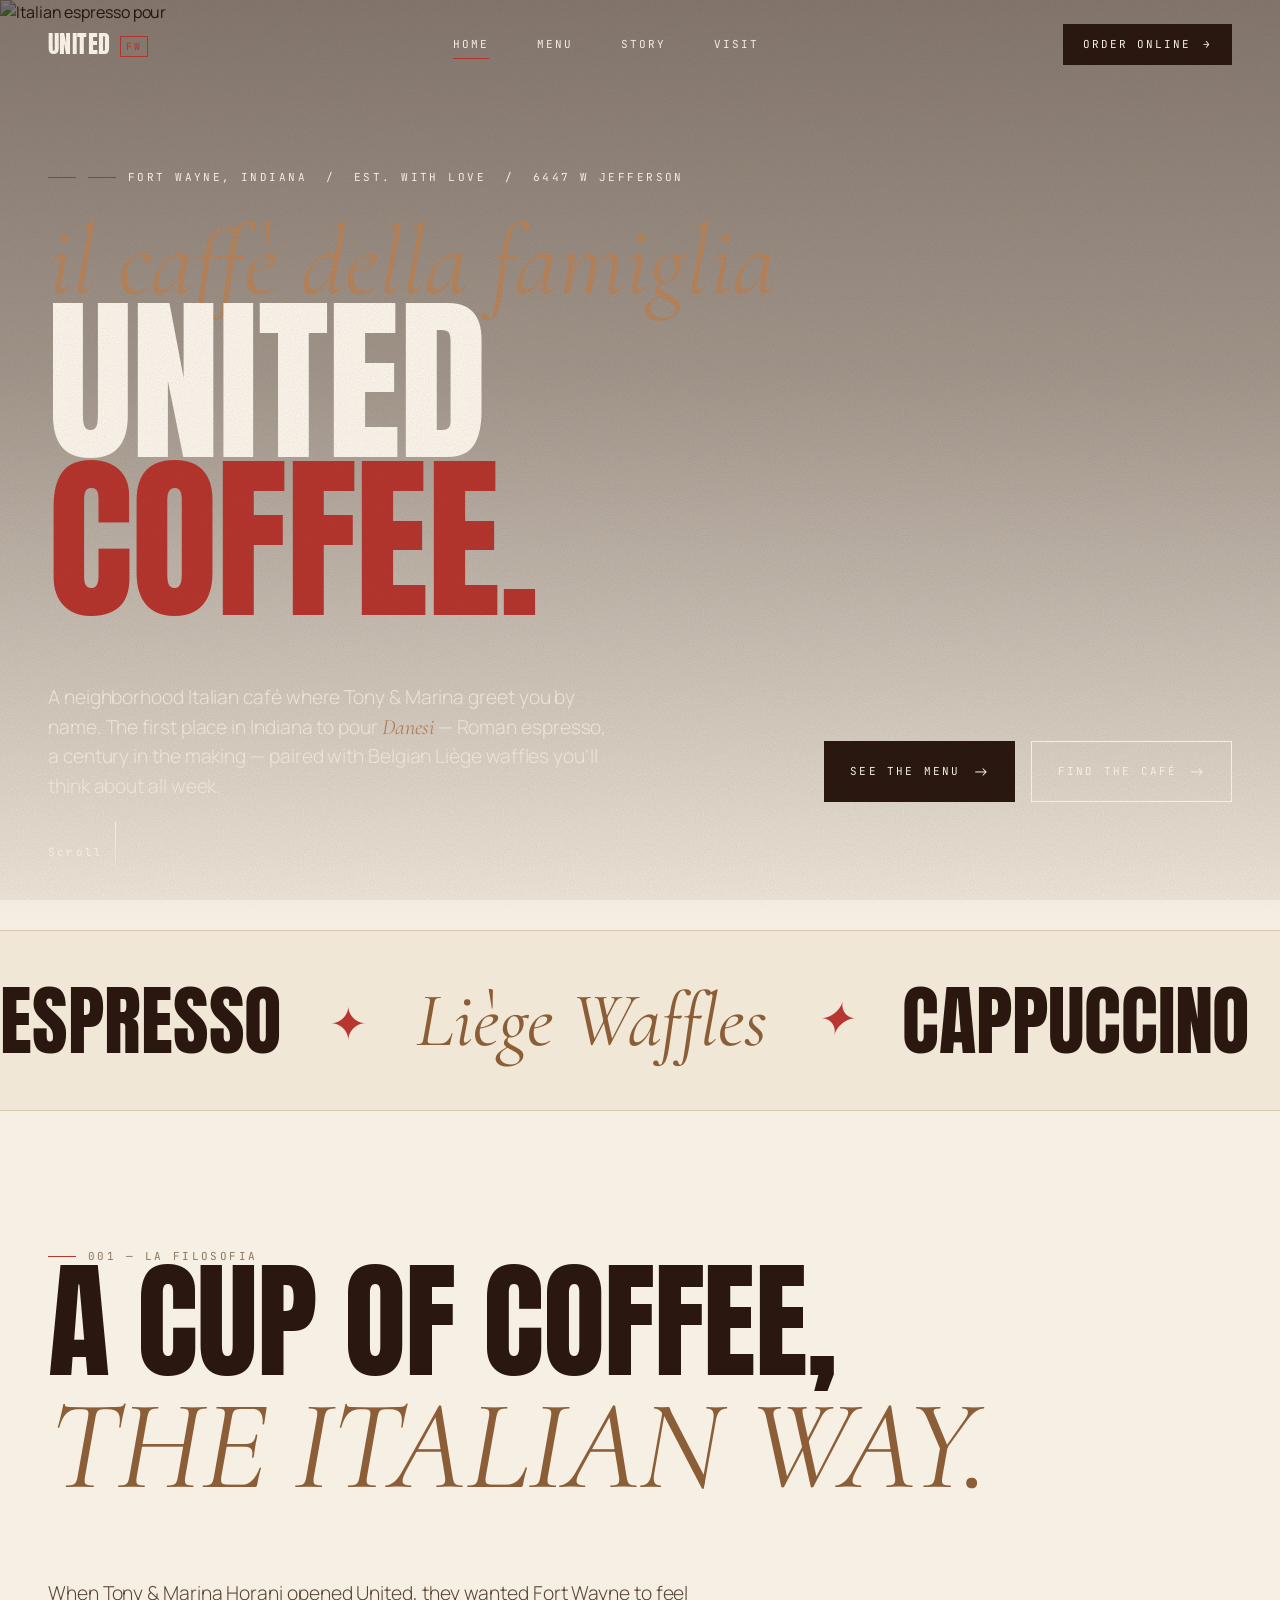
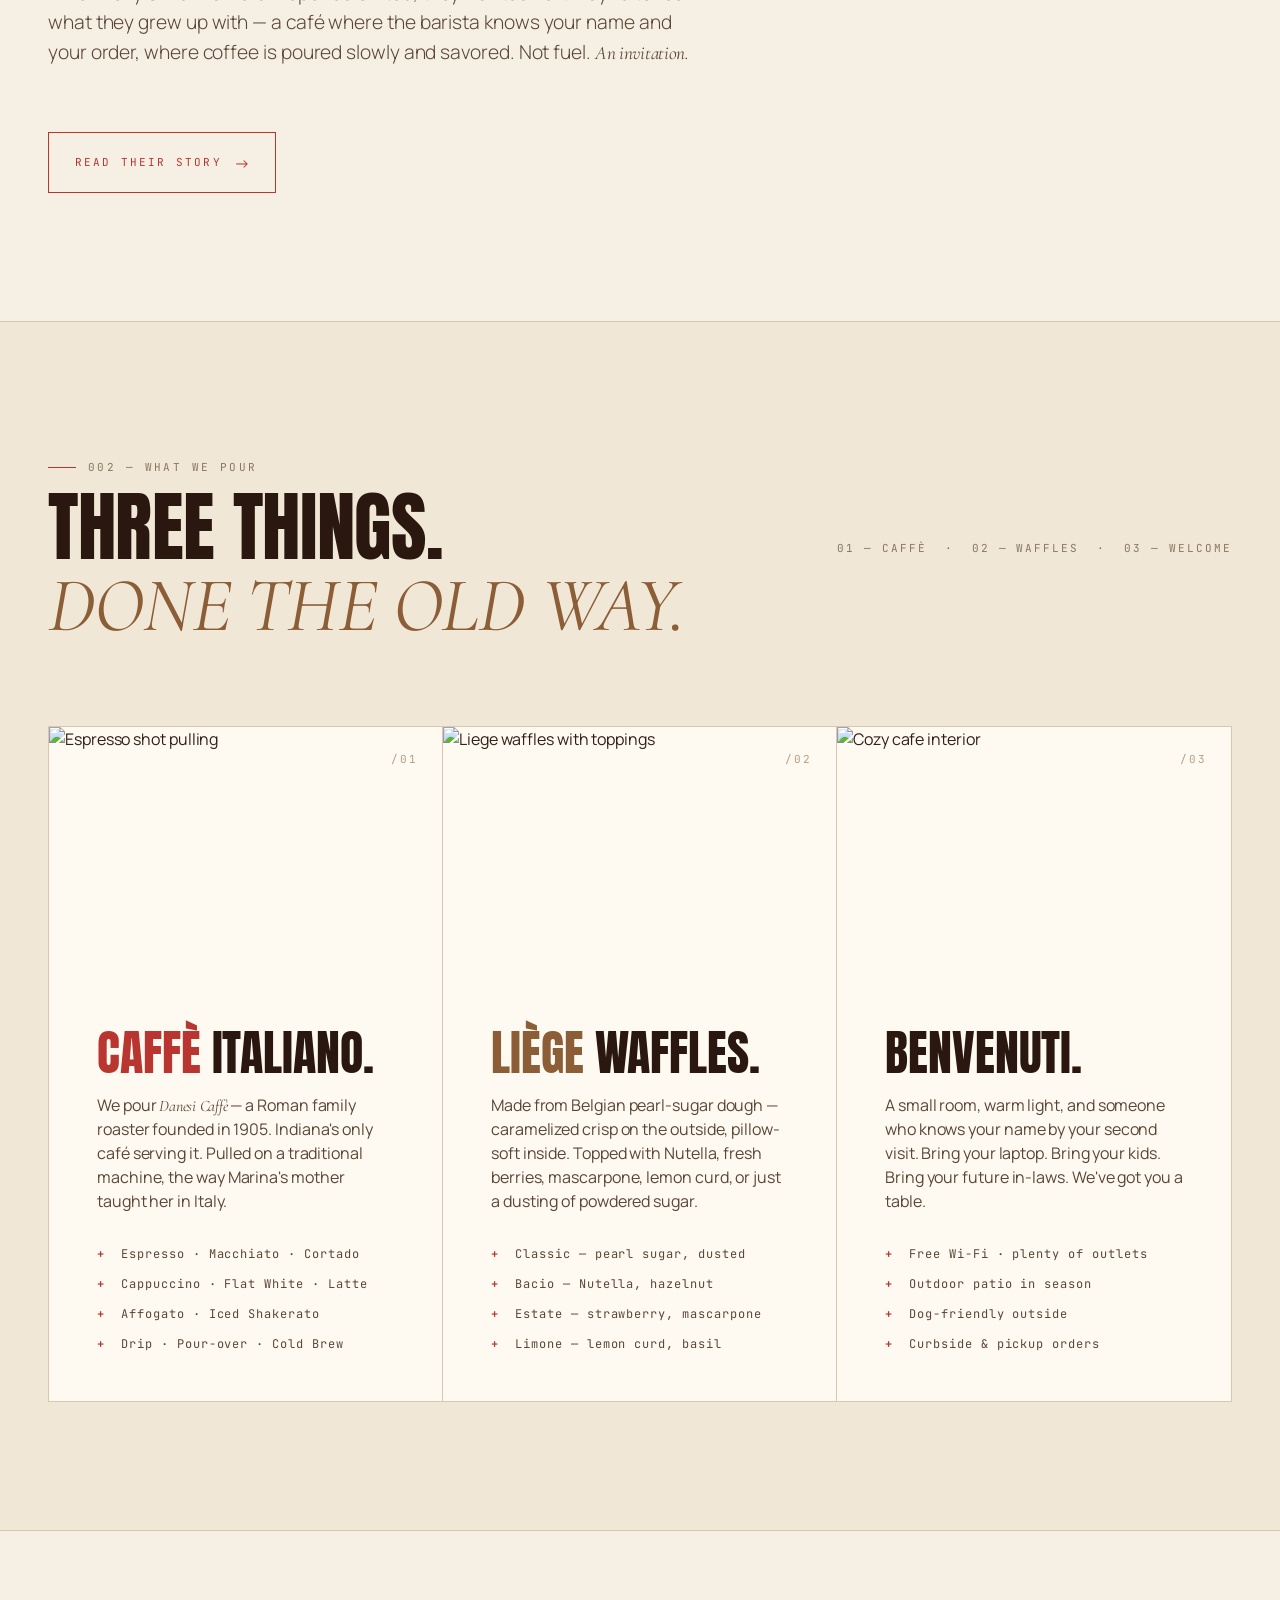
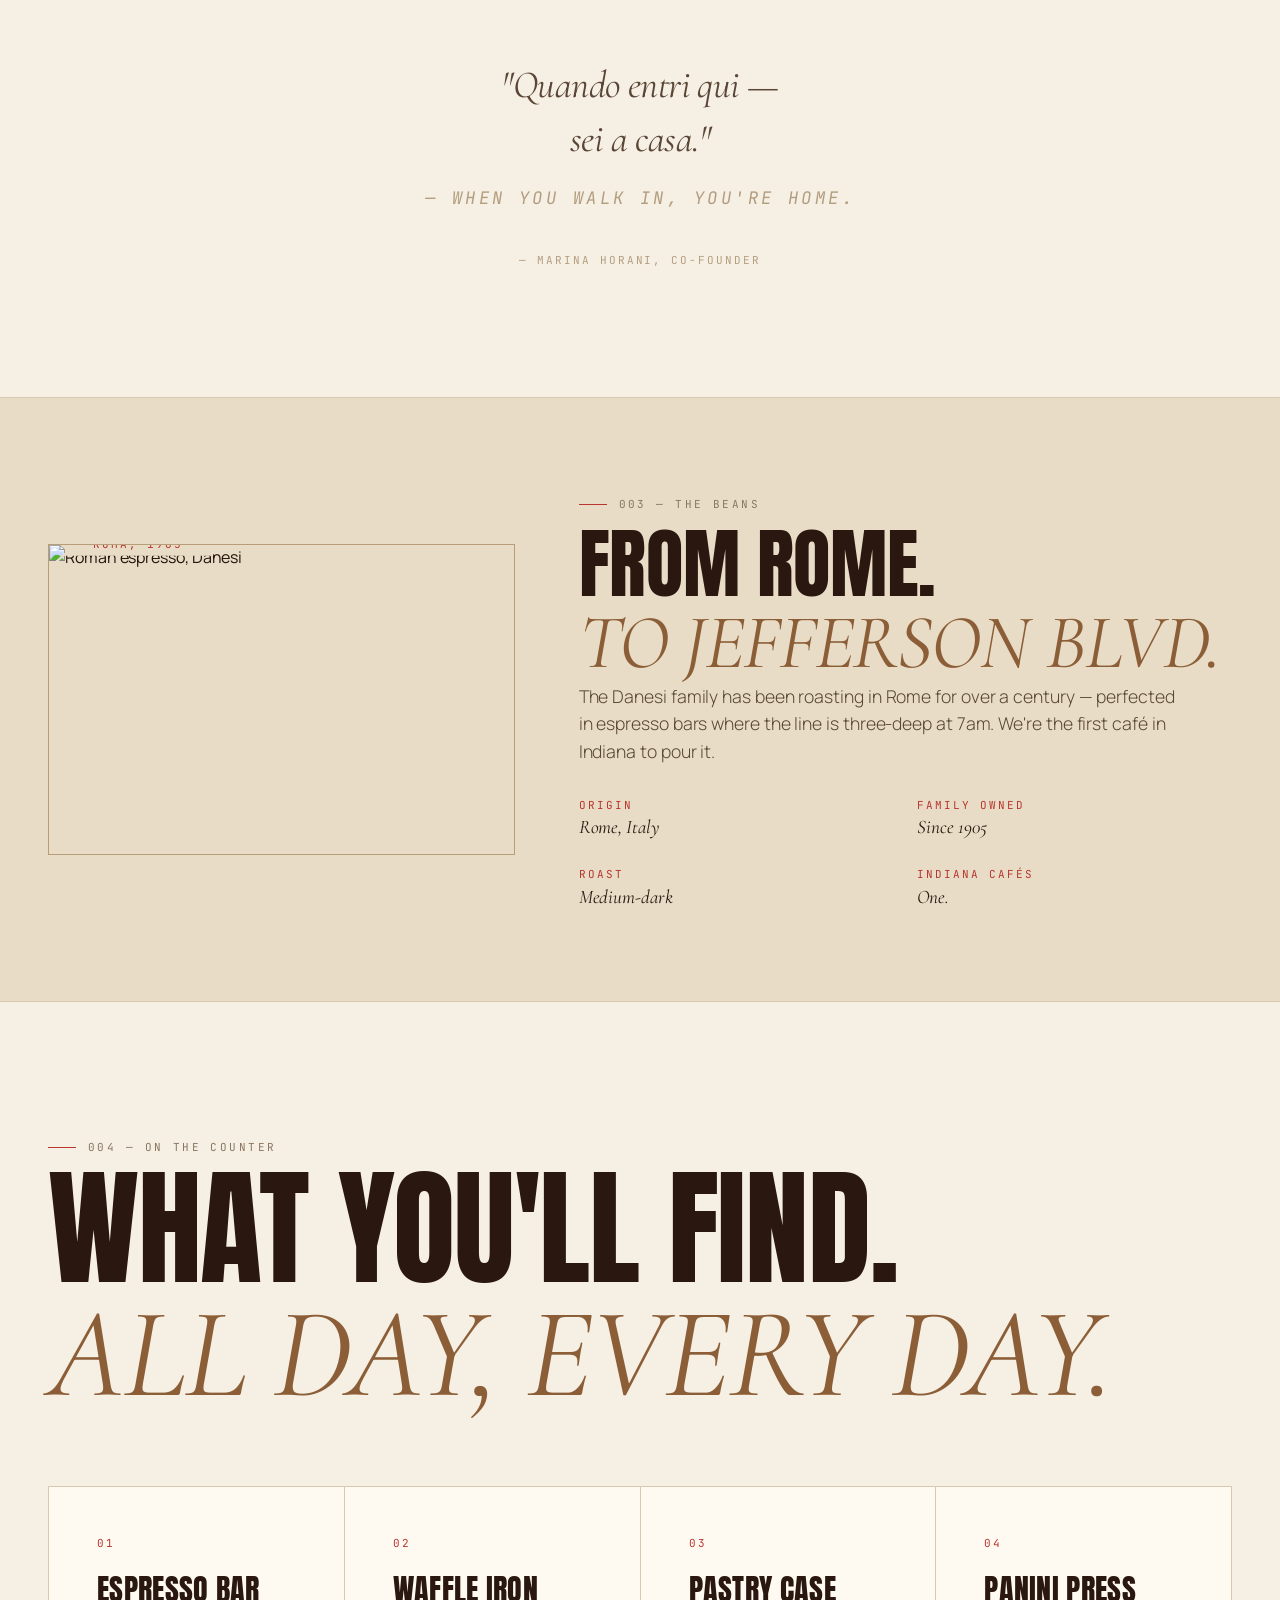
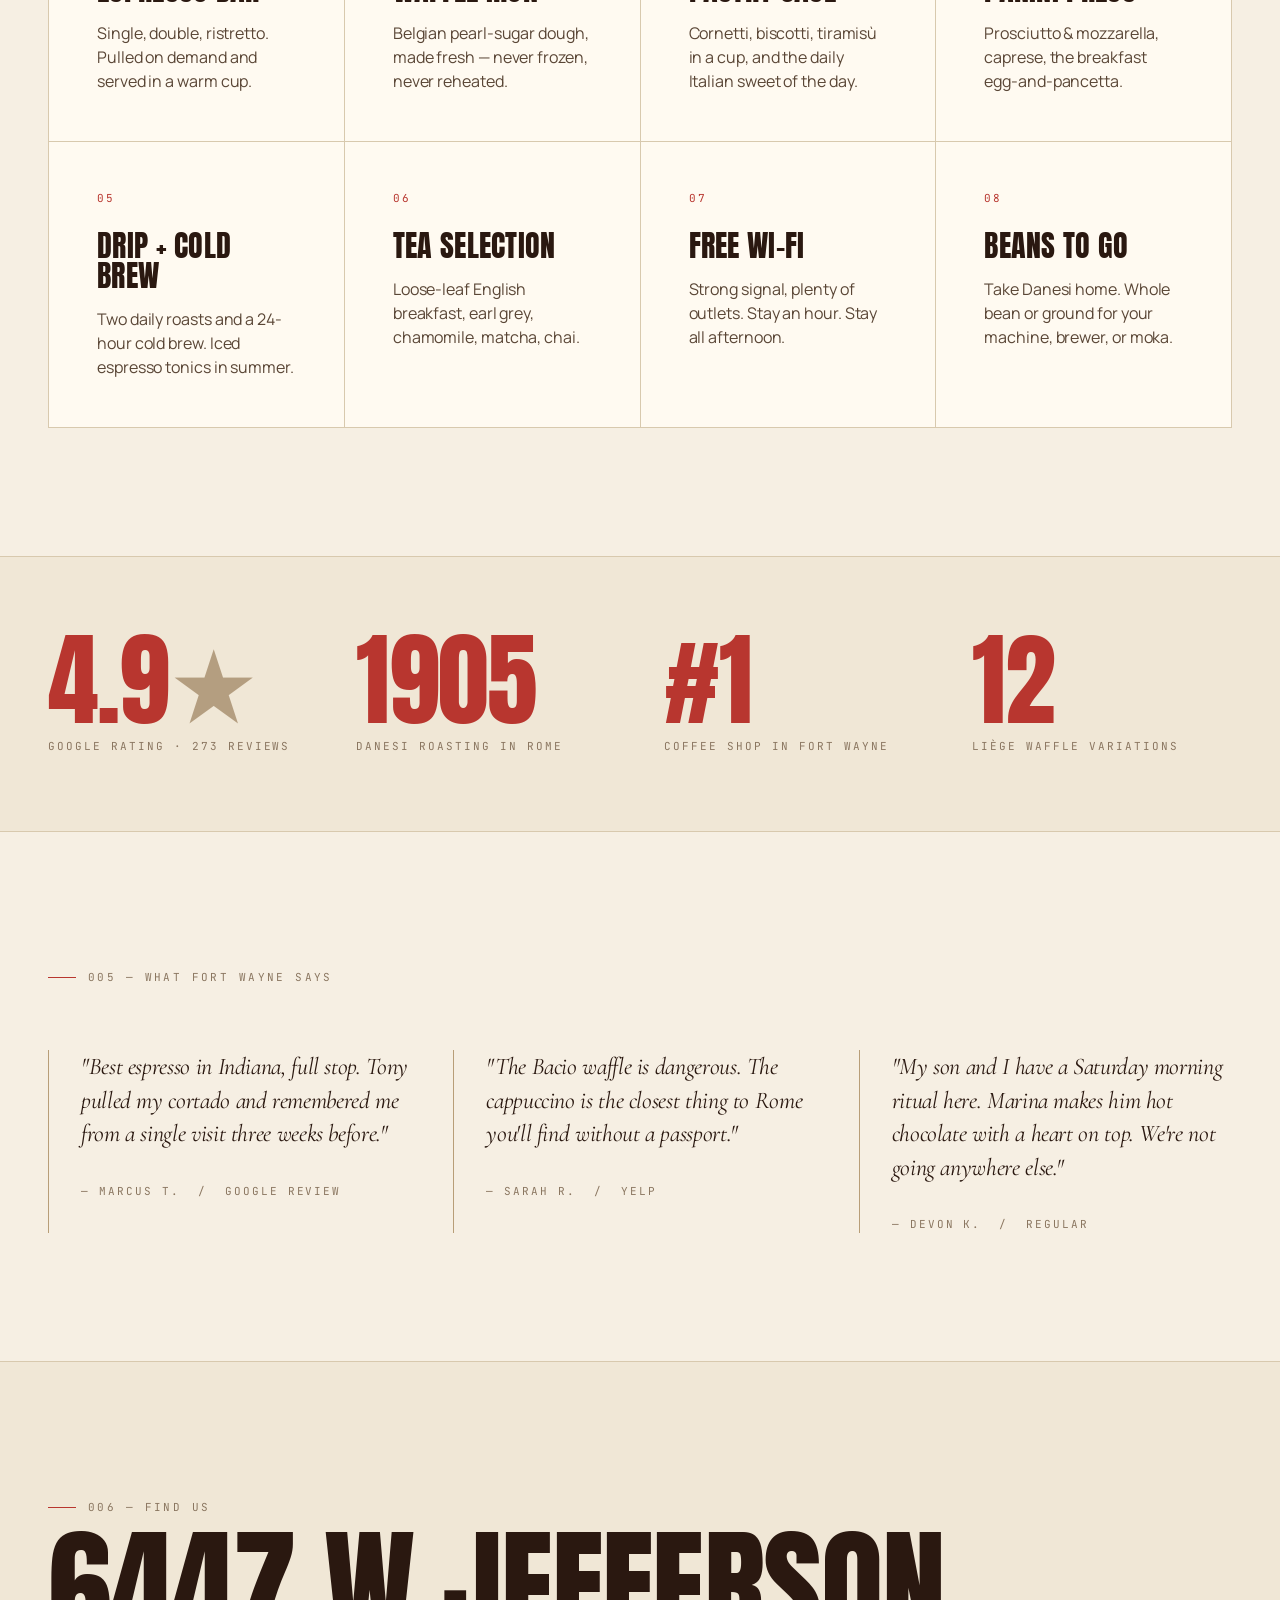
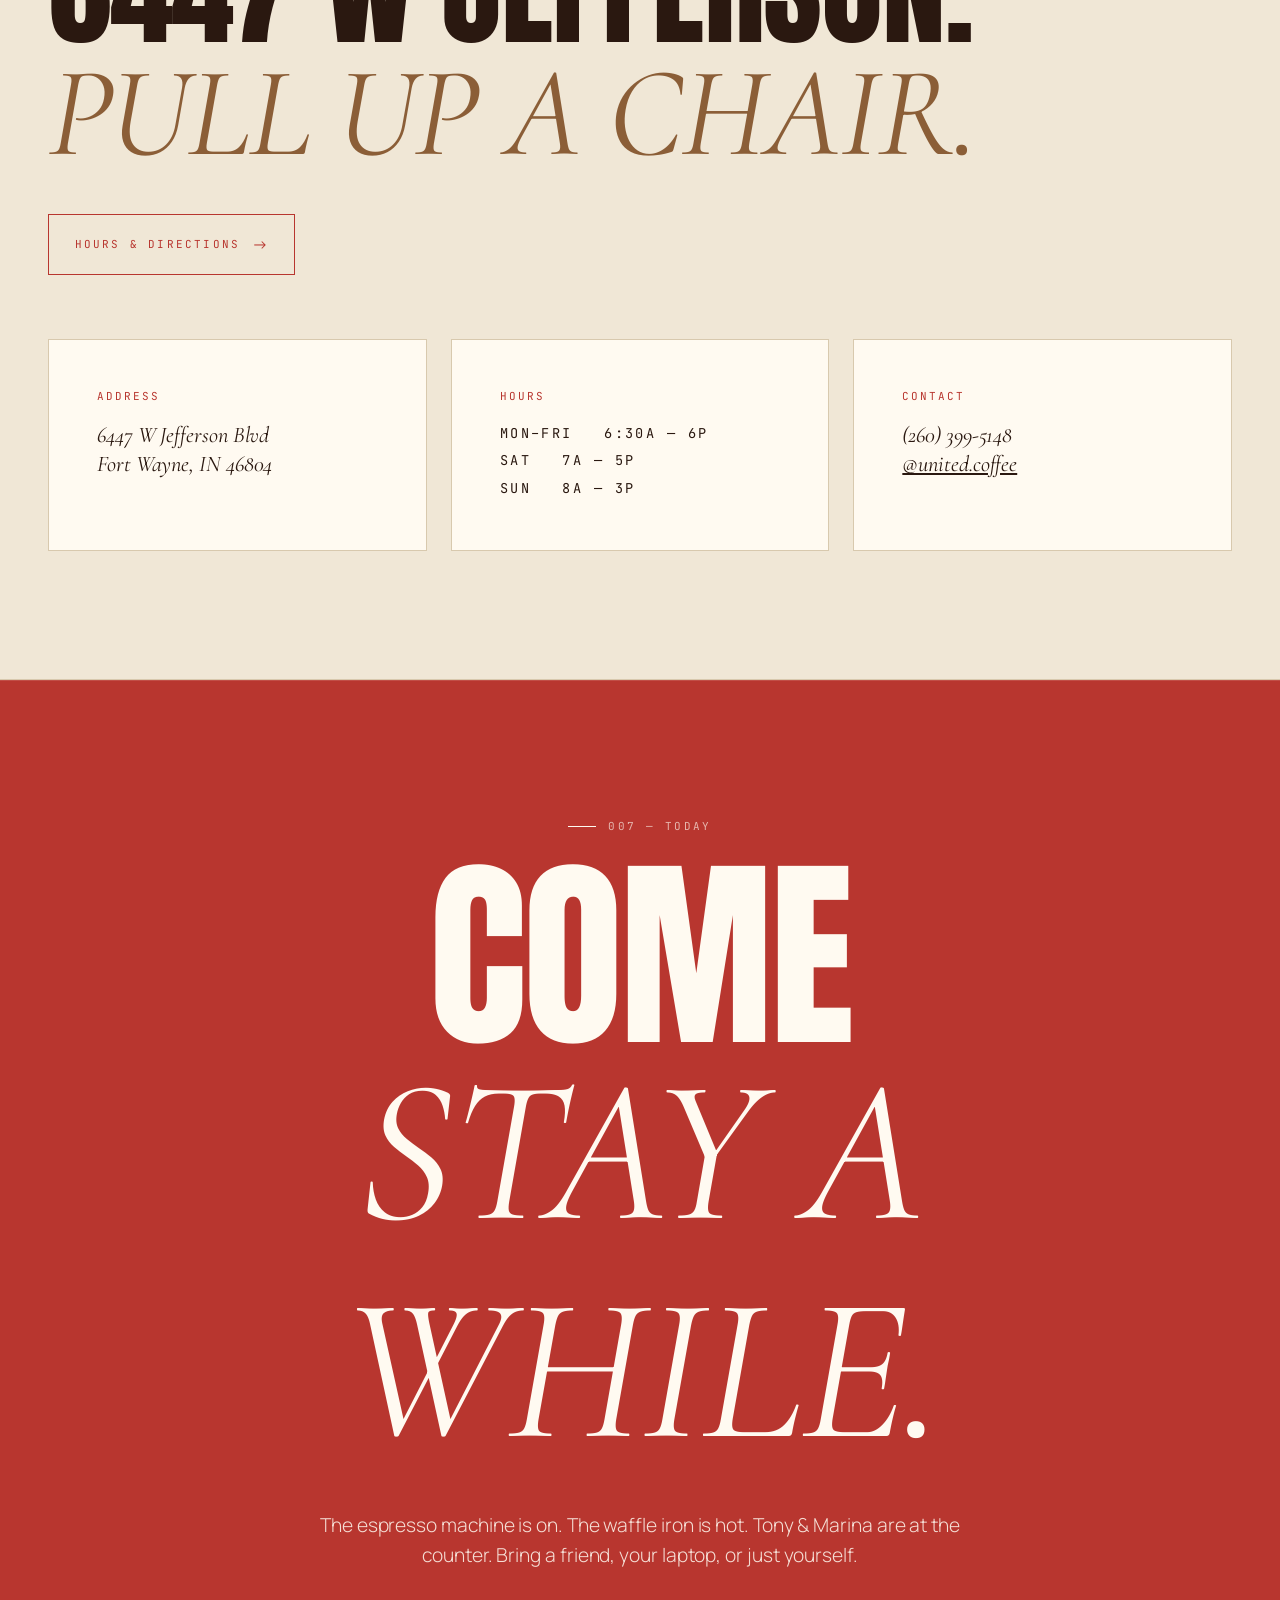
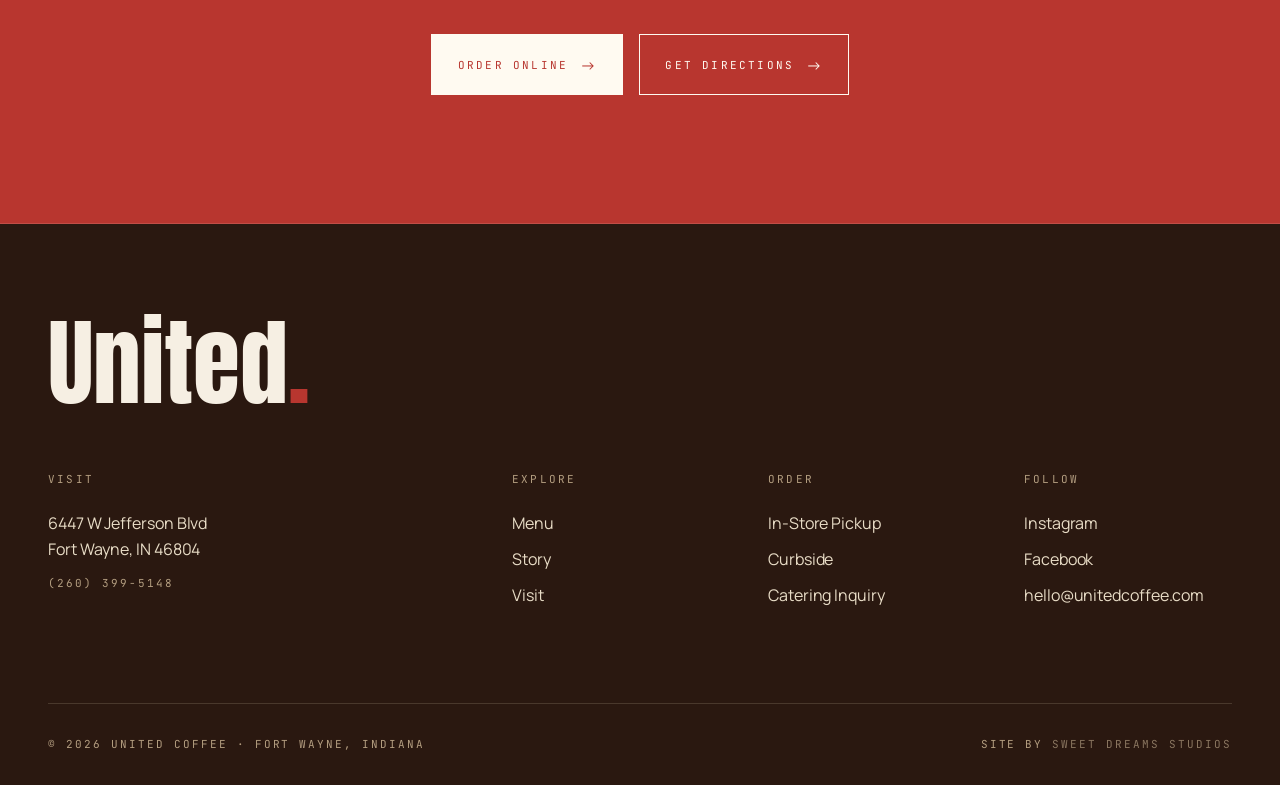
==== commit 2067a9c4: "Fix oversized feature images: side-by-side desktop, stacked mobile The Danesi (index) and Tony+Marin" ====
--- a/index.html
+++ b/index.html
@@ -191,40 +191,38 @@
   </div>
 </section>
 
-<!-- DANESI / FEATURE STORY -->
-<section class="section" style="background: var(--bg-2); border-block: 1px solid var(--border); position: relative; overflow: hidden;">
-  <div class="wrap">
-    <div class="grid-12" style="align-items: center; gap: var(--s-9);">
-      <div style="grid-column: 1 / span 6; position: relative;" data-reveal>
-        <div style="position: relative; aspect-ratio: 4/5; overflow: hidden; border: 1px solid var(--border-strong);">
-          <img src="https://images.unsplash.com/photo-1442550528053-c431ecb55509?auto=format&fit=crop&w=1200&q=85" alt="Roman espresso, Danesi" loading="lazy" style="width:100%; height:100%; object-fit: cover; filter: contrast(1.05) saturate(1.05);" />
-        </div>
-        <div class="mono" style="position: absolute; top: -20px; left: 16px; background: var(--bg-2); padding: 4px 10px; color: var(--rosso);">— Roma, 1905 —</div>
-      </div>
-      <div style="grid-column: 7 / -1;">
+<!-- DANESI / FEATURE STORY — side-by-side spread, stacks cleanly on mobile -->
+<section class="section" style="background: var(--bg-2); border-block: 1px solid var(--border); position: relative; overflow: hidden; padding: clamp(3rem, 7vw, 6rem) 0;">
+  <div class="wrap">
+    <div class="feature-spread">
+      <div class="feature-img" data-reveal>
+        <img src="https://images.unsplash.com/photo-1442550528053-c431ecb55509?auto=format&fit=crop&w=1200&q=85" alt="Roman espresso, Danesi" loading="lazy" />
+        <div class="mono" style="position: absolute; top: -1px; left: 16px; background: var(--bg-2); padding: 4px 10px; color: var(--rosso); transform: translateY(-50%);">— Roma, 1905 —</div>
+      </div>
+      <div>
         <span class="eyebrow" data-reveal>003 — The Beans</span>
-        <h2 class="h-1 mt-4" data-reveal data-delay="1">
-          From Rome.<br /><span class="editorial text-crema-deep">To Jefferson Boulevard.</span>
+        <h2 class="h-2 mt-4" data-reveal data-delay="1">
+          From Rome.<br /><span class="editorial text-crema-deep">To Jefferson Blvd.</span>
         </h2>
-        <p class="lead mt-6" data-reveal data-delay="2">
-          The Danesi family has been roasting in Rome for over a century. Their blend was perfected in espresso bars where the line is three-deep at 7am and the barista's grandfather worked the same machine. We're the first café in Indiana to pour it.
+        <p class="lead mt-5" data-reveal data-delay="2" style="font-size: 1.1rem;">
+          The Danesi family has been roasting in Rome for over a century — perfected in espresso bars where the line is three-deep at 7am. We're the first café in Indiana to pour it.
         </p>
-        <div class="grid grid-2 mt-8" style="gap: var(--s-6);" data-reveal data-delay="3">
+        <div class="grid grid-2 mt-6" style="gap: var(--s-5);" data-reveal data-delay="3">
           <div>
             <div class="mono text-rosso">Origin</div>
-            <p class="mt-3" style="font-family: var(--font-editorial); font-style: italic; font-size: 1.4rem;">Rome, Italy</p>
+            <p class="mt-2" style="font-family: var(--font-editorial); font-style: italic; font-size: 1.2rem;">Rome, Italy</p>
           </div>
           <div>
-            <div class="mono text-rosso">Family Owned Since</div>
-            <p class="mt-3" style="font-family: var(--font-editorial); font-style: italic; font-size: 1.4rem;">1905</p>
+            <div class="mono text-rosso">Family Owned</div>
+            <p class="mt-2" style="font-family: var(--font-editorial); font-style: italic; font-size: 1.2rem;">Since 1905</p>
           </div>
           <div>
-            <div class="mono text-rosso">Roast Profile</div>
-            <p class="mt-3" style="font-family: var(--font-editorial); font-style: italic; font-size: 1.4rem;">Medium-dark, balanced</p>
+            <div class="mono text-rosso">Roast</div>
+            <p class="mt-2" style="font-family: var(--font-editorial); font-style: italic; font-size: 1.2rem;">Medium-dark</p>
           </div>
           <div>
             <div class="mono text-rosso">Indiana Cafés</div>
-            <p class="mt-3" style="font-family: var(--font-editorial); font-style: italic; font-size: 1.4rem;">One.</p>
+            <p class="mt-2" style="font-family: var(--font-editorial); font-style: italic; font-size: 1.2rem;">One.</p>
           </div>
         </div>
       </div>
--- a/styles/globals.css
+++ b/styles/globals.css
@@ -942,6 +942,38 @@
    shows in viewport sooner */
 .page-header { padding: clamp(7rem, 11vw, 9.5rem) 0 var(--s-7); }
 
+/* ---------- Feature spread (image + text, side-by-side desktop / stacked mobile)
+   Replaces the brittle inline `grid-column: 1 / span N` pattern when paired with
+   `.grid-12`, which only stacks to 6 cols at ≤900px and leaves elements squished. */
+.feature-spread {
+  display: grid;
+  grid-template-columns: 5fr 7fr;
+  align-items: center;
+  gap: clamp(2rem, 5vw, 4.5rem);
+}
+.feature-spread.right-image { grid-template-columns: 7fr 5fr; }
+@media (max-width: 820px) {
+  .feature-spread,
+  .feature-spread.right-image { grid-template-columns: 1fr; gap: var(--s-6); }
+}
+.feature-spread > .feature-img {
+  position: relative;
+  aspect-ratio: 3/2;
+  overflow: hidden;
+  border: 1px solid var(--border-strong);
+  max-height: 380px;
+  width: 100%;
+}
+@media (max-width: 820px) {
+  .feature-spread > .feature-img { aspect-ratio: 16/10; max-height: 280px; }
+}
+.feature-spread > .feature-img img {
+  width: 100%;
+  height: 100%;
+  object-fit: cover;
+  filter: contrast(1.05) saturate(1.05);
+}
+
 /* ==========================================================================
    ORDERING SYSTEM
    Cart FAB + Drawer · Customize sheet · Order checkout
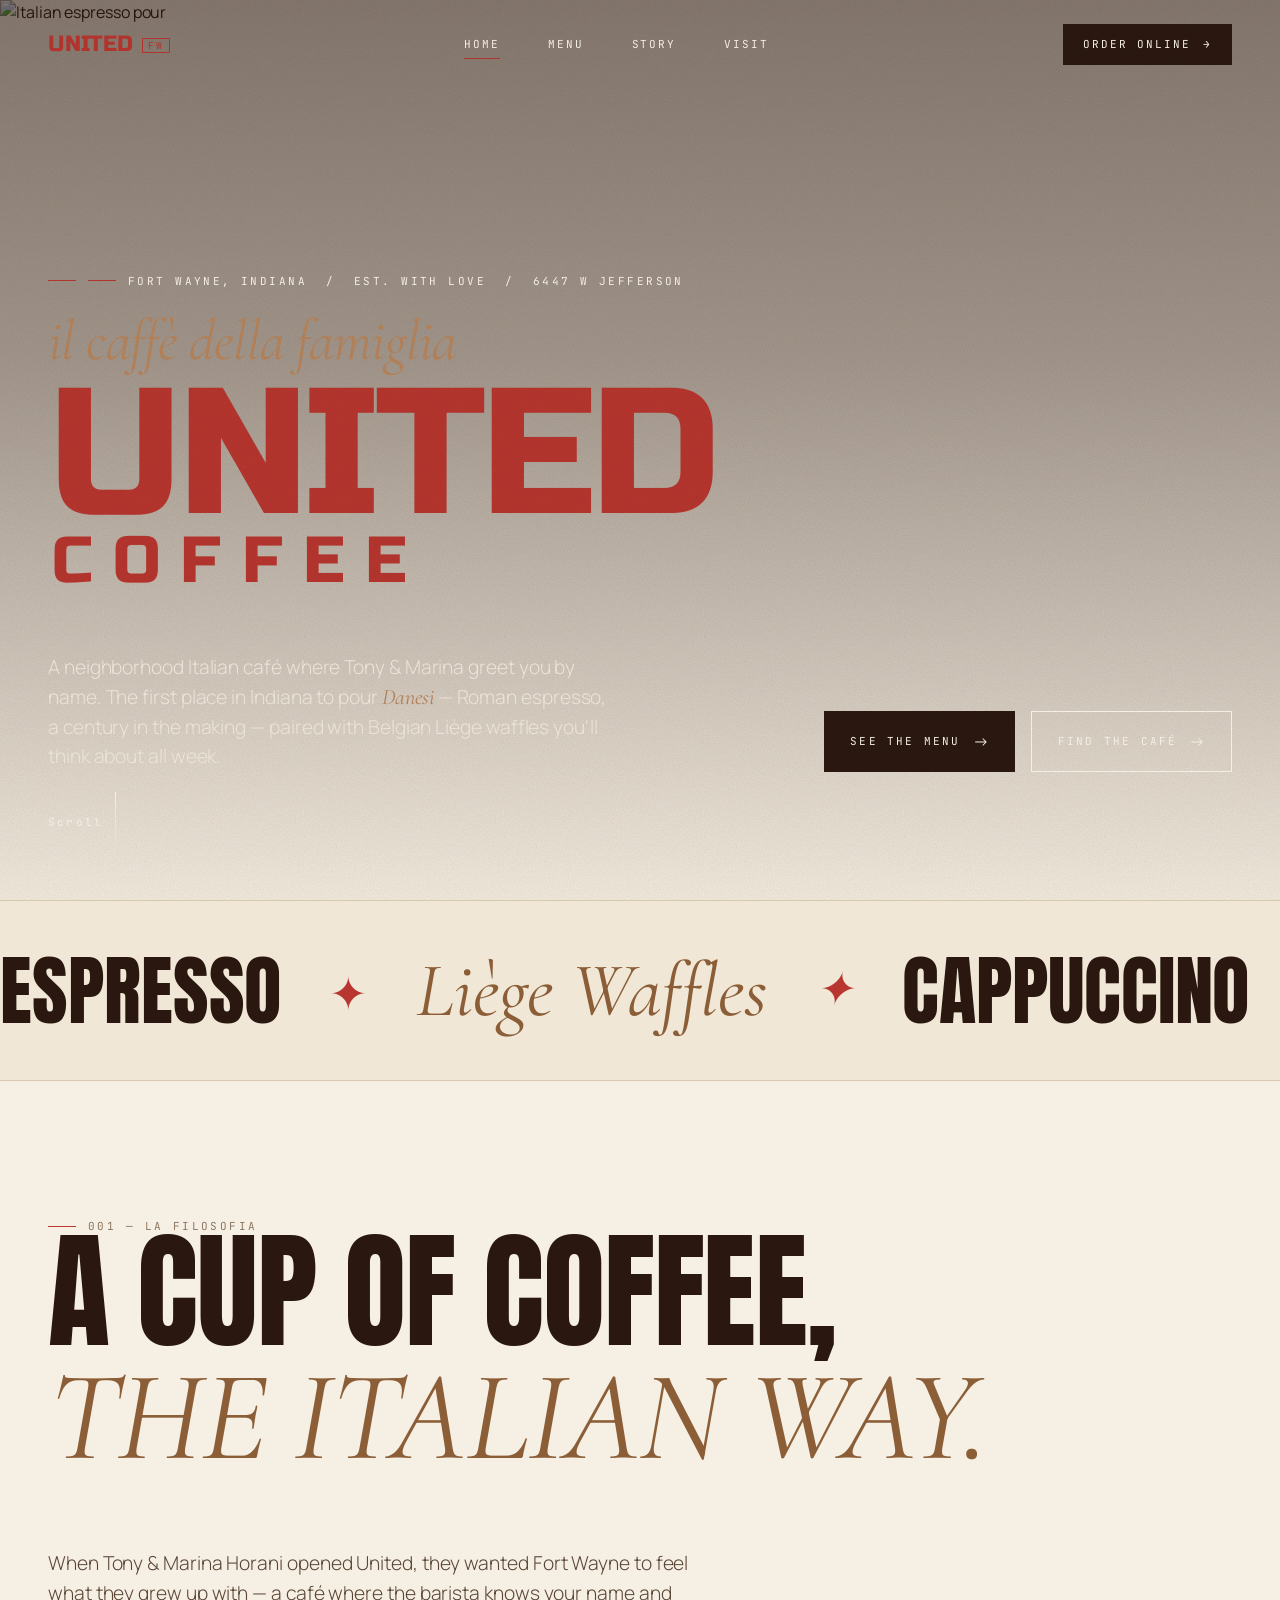
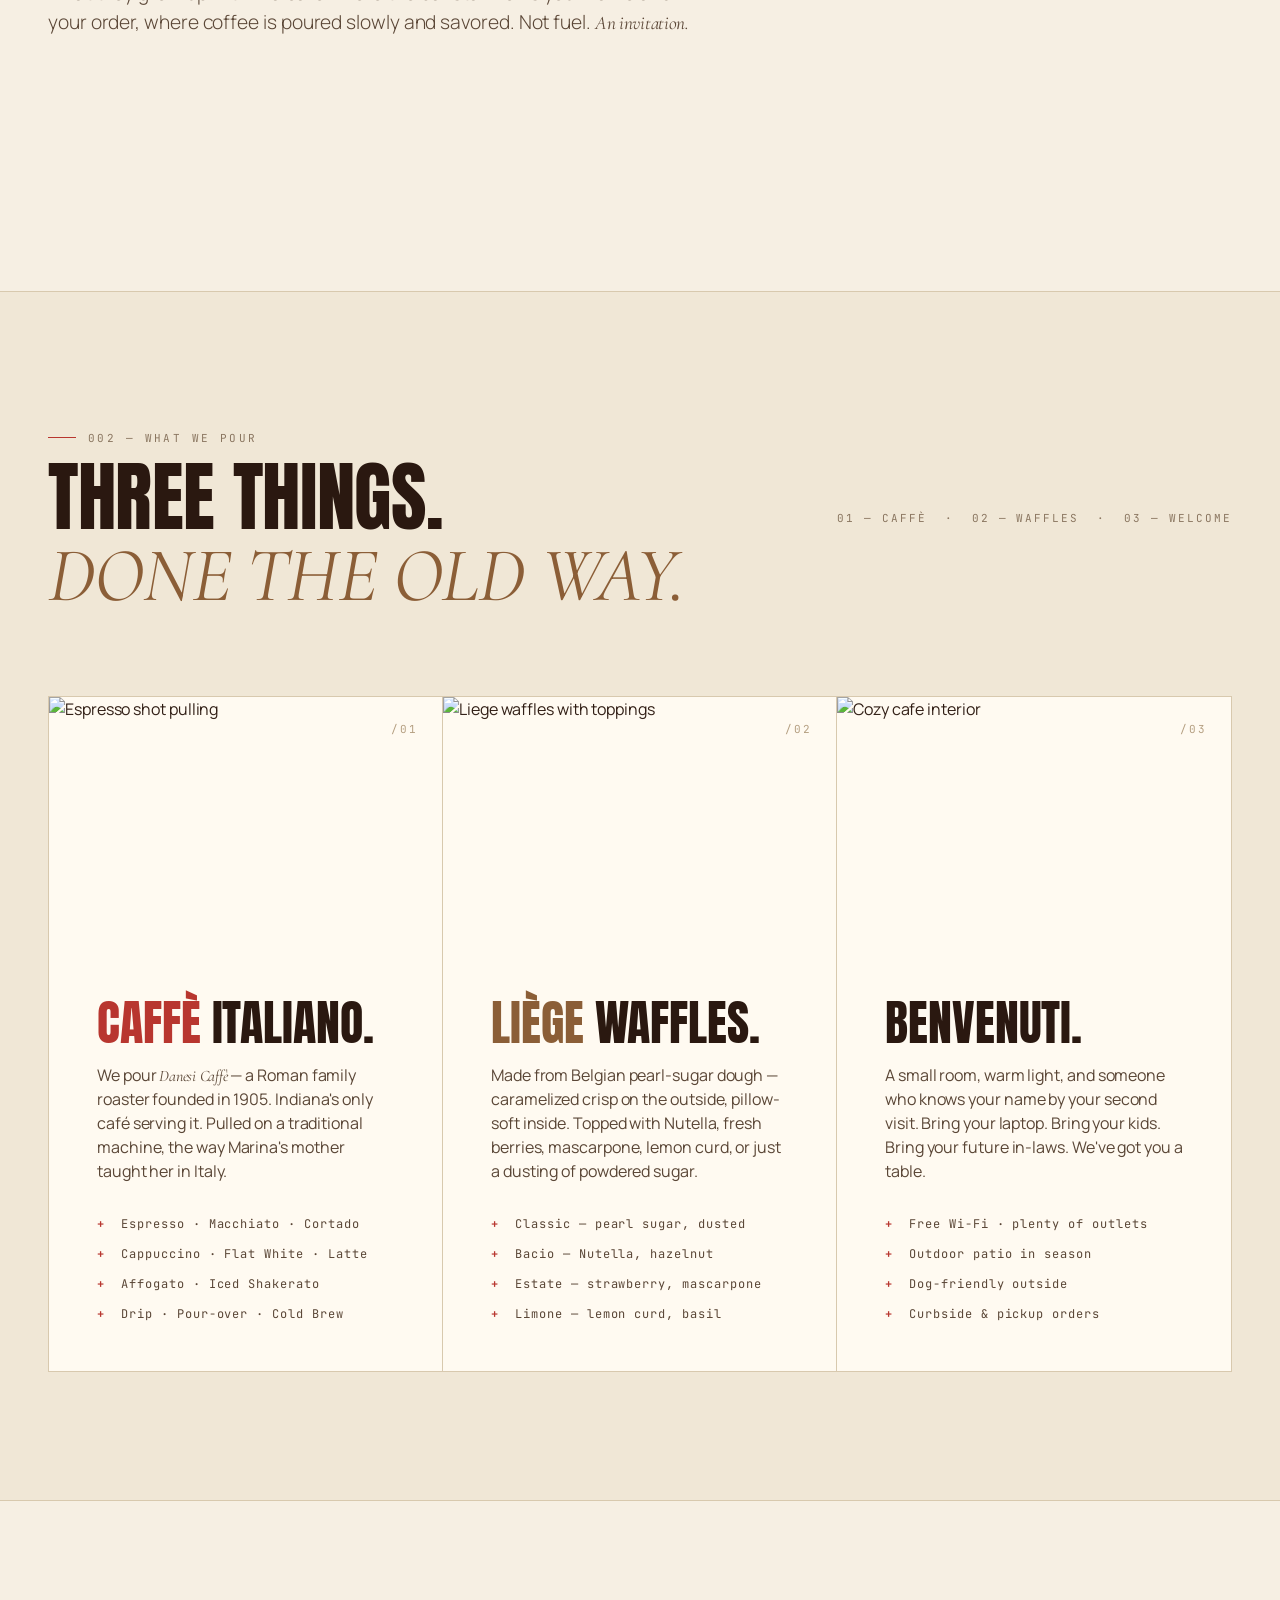
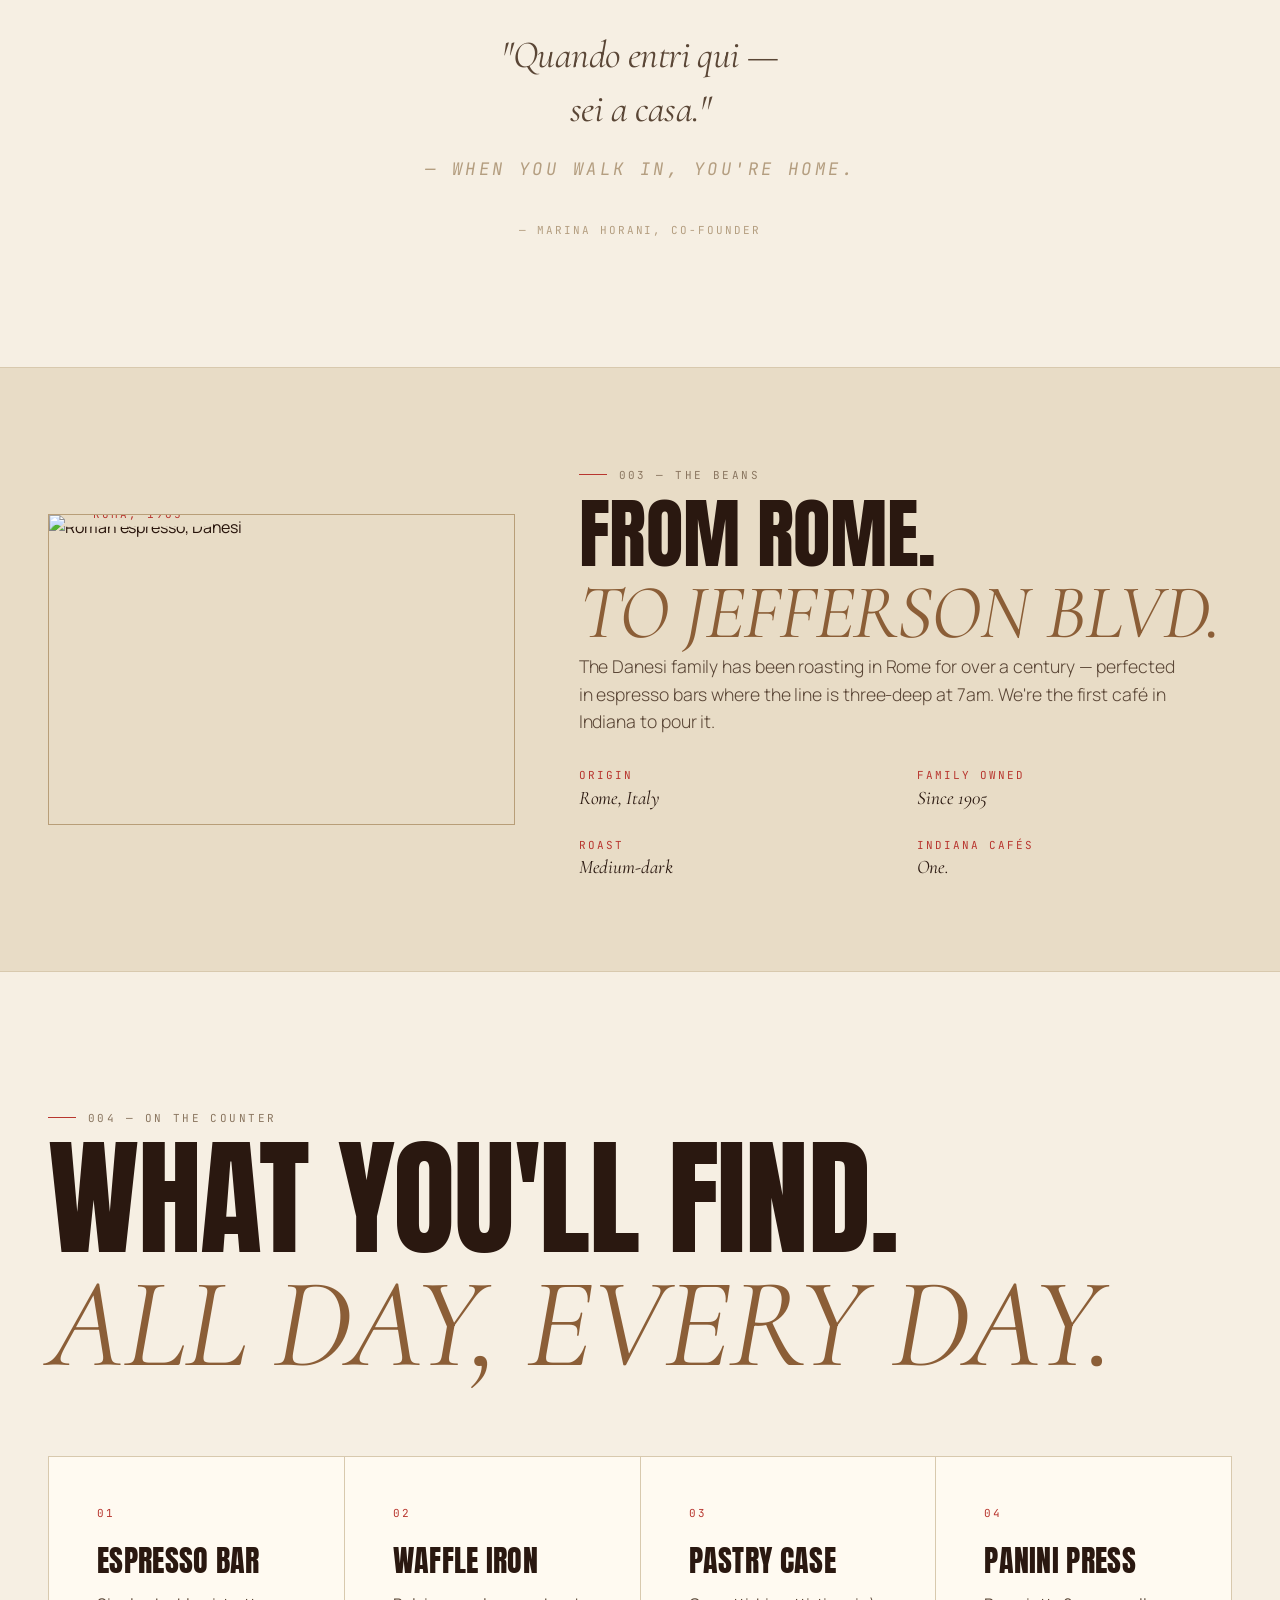
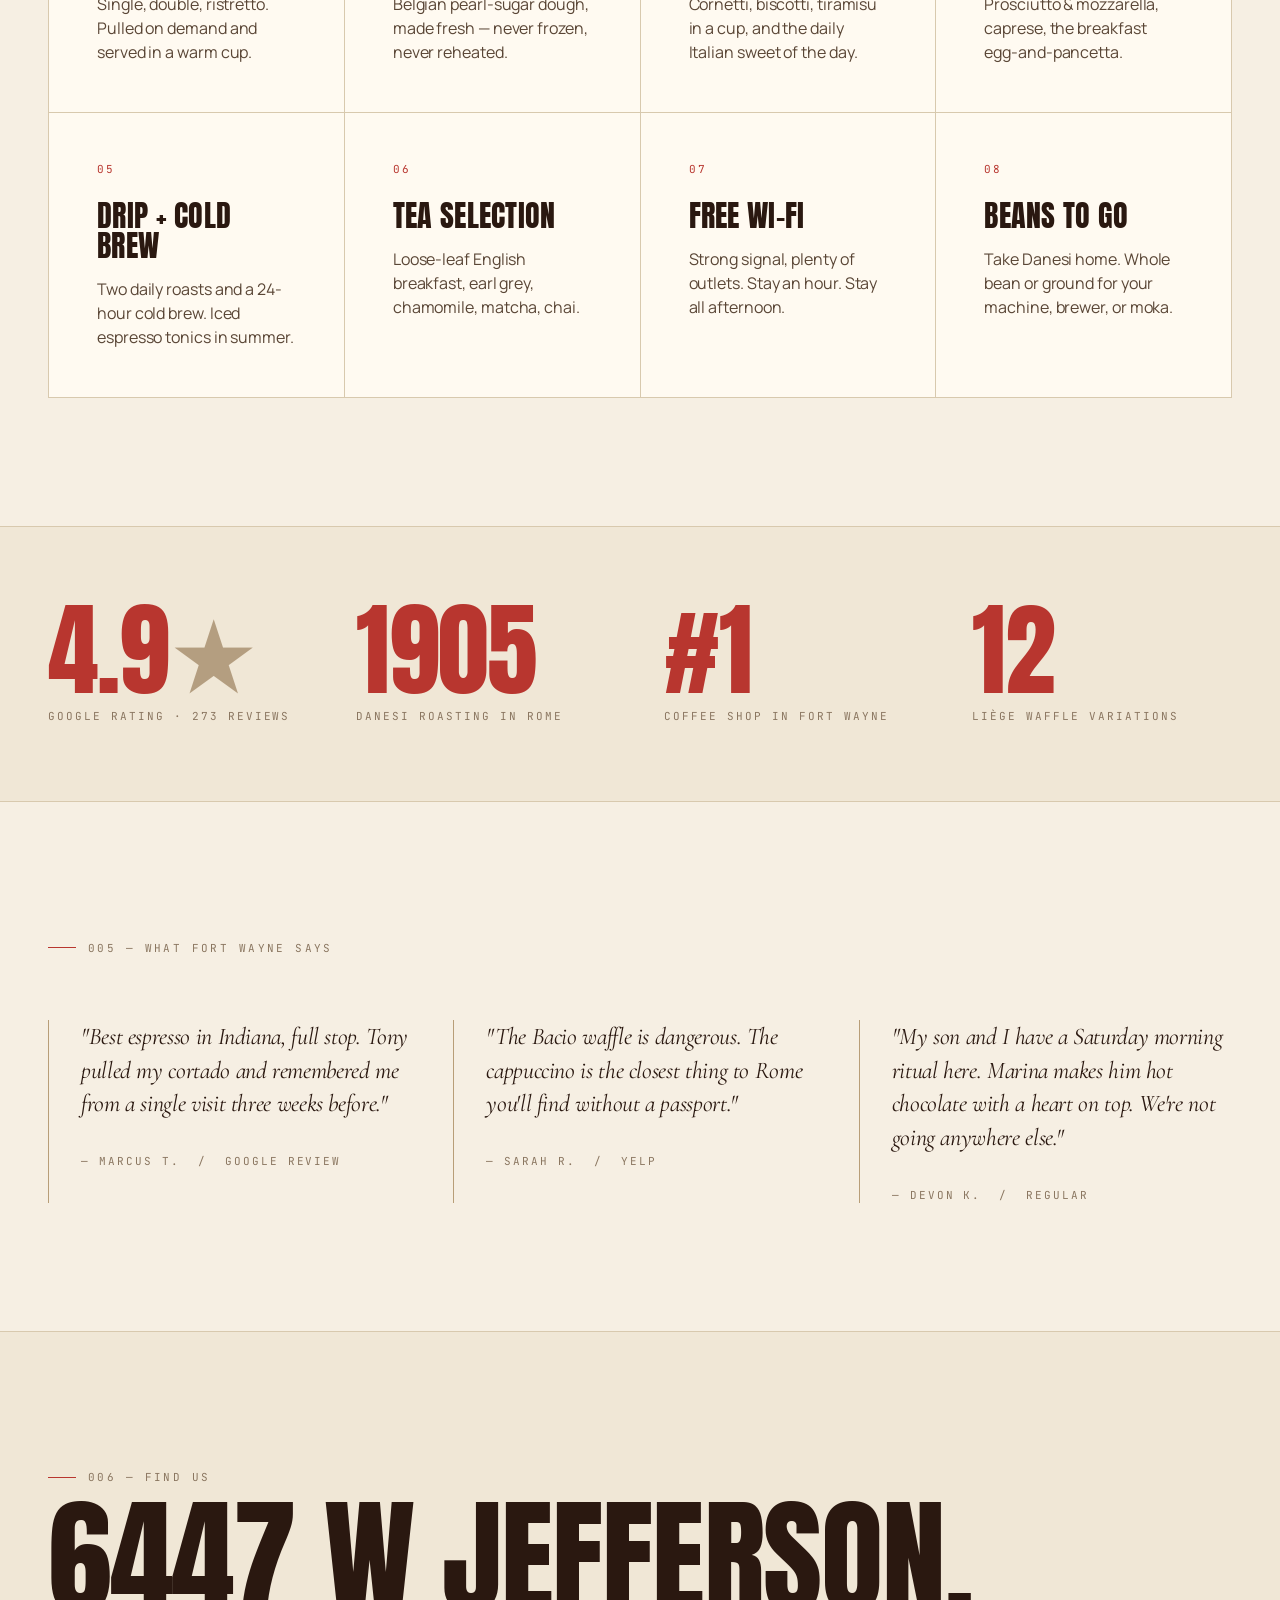
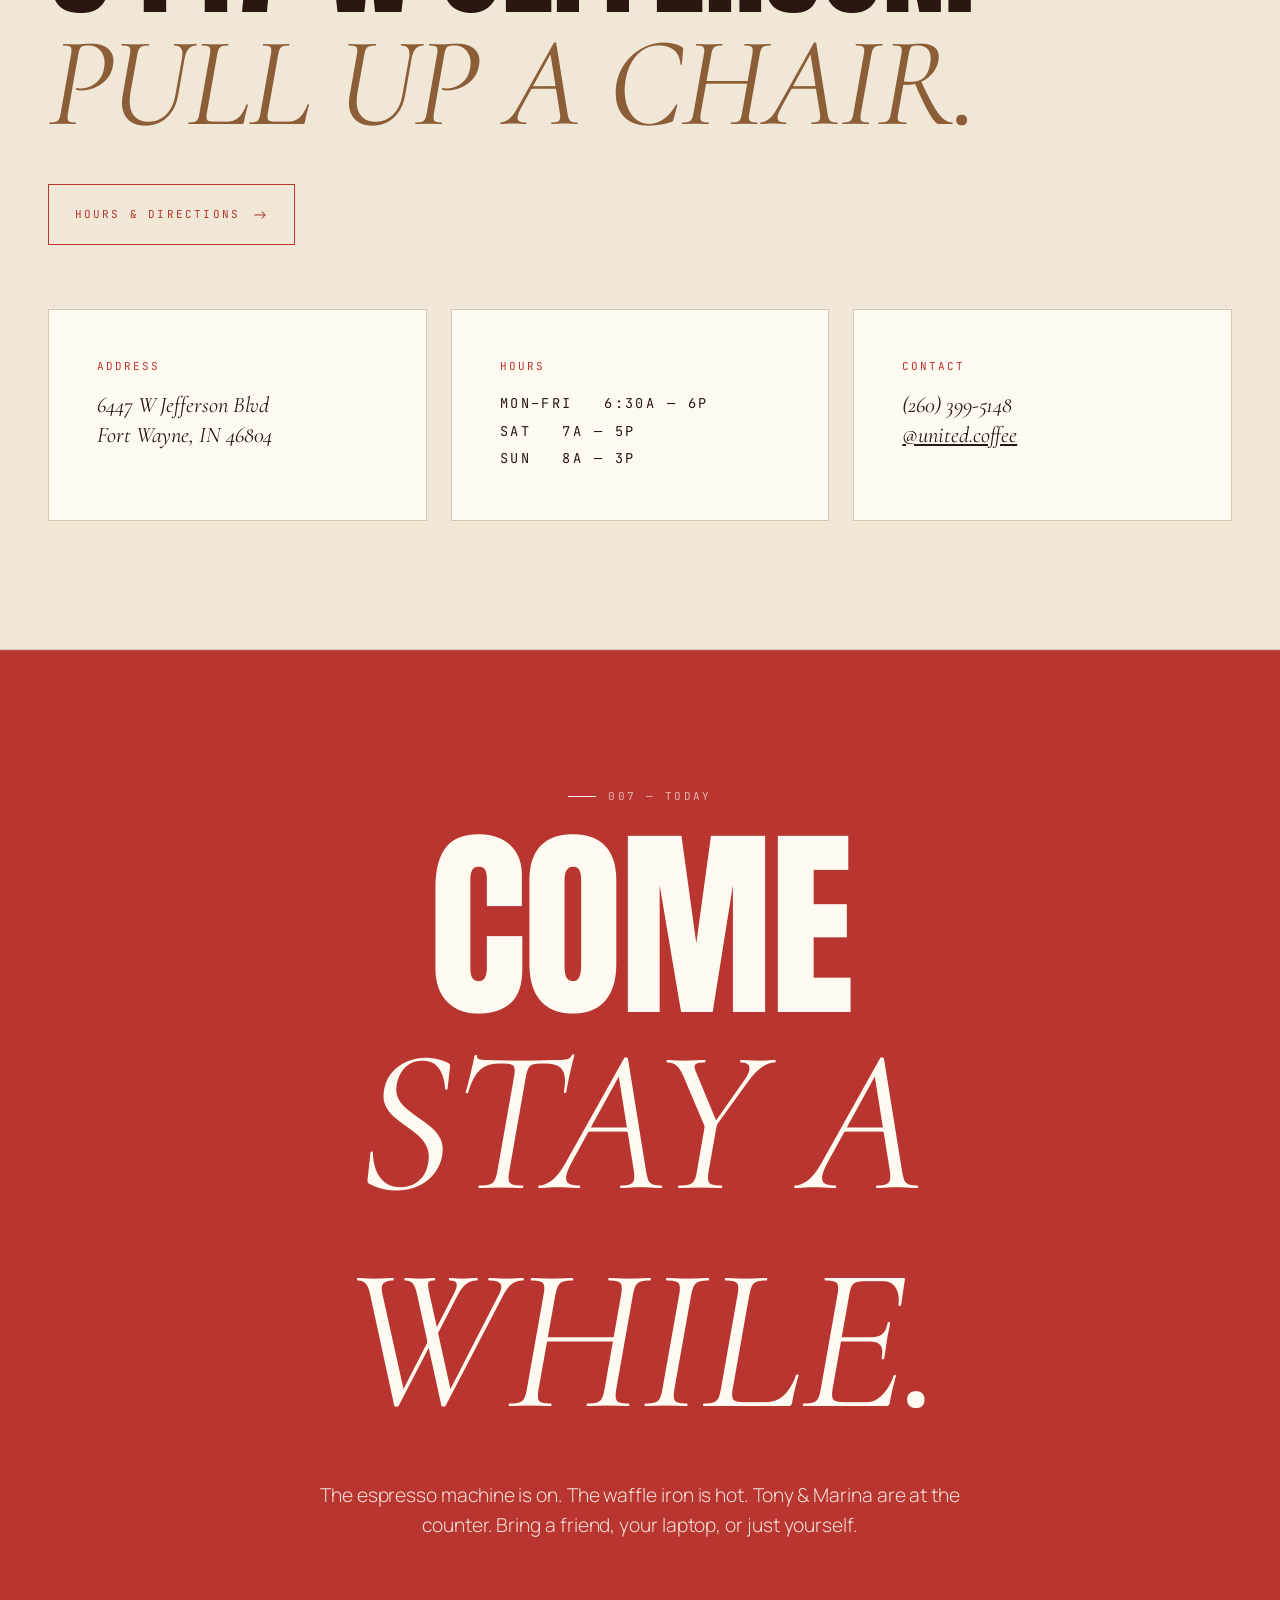
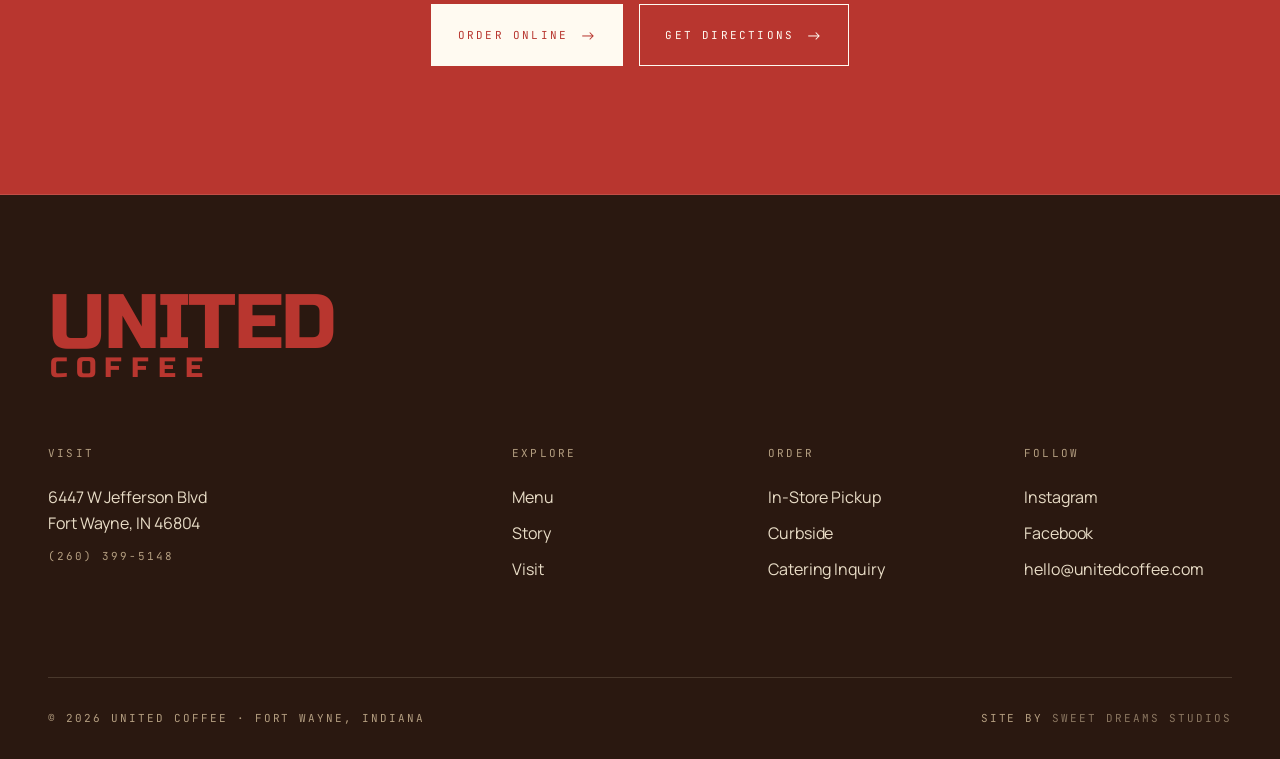
==== commit 01176206: "Match the actual UNITED COFFEE logo: Russo One brand font User shared the real logo — bold geometric" ====
--- a/index.html
+++ b/index.html
@@ -11,7 +11,7 @@
 
 <link rel="preconnect" href="https://fonts.googleapis.com" />
 <link rel="preconnect" href="https://fonts.gstatic.com" crossorigin />
-<link href="https://fonts.googleapis.com/css2?family=Anton&family=Cormorant+Garamond:ital,wght@0,400;1,400;1,500&family=Manrope:wght@200;300;400;500;600&family=JetBrains+Mono:wght@400;500&display=swap" rel="stylesheet" />
+<link href="https://fonts.googleapis.com/css2?family=Anton&family=Cormorant+Garamond:ital,wght@0,400;1,400;1,500&family=Manrope:wght@200;300;400;500;600&family=JetBrains+Mono:wght@400;500&family=Russo+One&display=swap" rel="stylesheet" />
 <link rel="stylesheet" href="styles/globals.css" />
 <link rel="icon" href="data:image/svg+xml,%3Csvg xmlns='http://www.w3.org/2000/svg' viewBox='0 0 100 100'%3E%3Crect width='100' height='100' fill='%23F6EFE3'/%3E%3Ctext x='50' y='72' text-anchor='middle' font-family='Anton,Impact' font-size='80' fill='%23B8362F'%3EU%3C/text%3E%3C/svg%3E" />
 </head>
@@ -44,11 +44,13 @@
         <span style="background: var(--rosso); height: 1px; width: 28px; display: inline-block;"></span>
         Fort Wayne, Indiana &nbsp;/&nbsp; Est. with love &nbsp;/&nbsp; 6447 W Jefferson
       </div>
-      <h1 class="display fade-up" style="font-size: clamp(4rem, 14vw, 14rem); margin-top: 1.5rem; animation-delay:0.4s; color: var(--surface);">
-        <span class="editorial" style="font-size: 0.55em; color: var(--crema); font-style: italic; display:block; margin-bottom: -0.1em; text-transform: none; letter-spacing: 0;">il caffè della famiglia</span>
-        United<br />
-        <span class="text-rosso">Coffee.</span>
-      </h1>
+      <div class="fade-up" style="margin-top: 1.5rem; animation-delay:0.4s;">
+        <div class="editorial" style="font-size: clamp(2rem, 5vw, 3.6rem); color: var(--crema); font-style: italic; margin-bottom: 0.5rem; line-height: 1;">il caffè della famiglia</div>
+        <h1 class="logo-lockup" style="font-size: clamp(4.5rem, 14vw, 14rem); margin: 0;">
+          <span class="logo-united">United</span>
+          <span class="logo-coffee">Coffee</span>
+        </h1>
+      </div>
     </div>
 
     <div style="display:grid; grid-template-columns: 1fr 1fr; gap: var(--gutter); align-items:end; margin-top: 4rem;" class="hero-bottom">
@@ -384,7 +386,10 @@
 <!-- Footer -->
 <footer class="footer">
   <div class="wrap">
-    <div class="footer-brand">United<span class="text-rosso">.</span></div>
+    <div class="logo-lockup footer-brand" style="font-size: clamp(2.8rem, 6vw, 5rem);">
+      <span class="logo-united">United</span>
+      <span class="logo-coffee">Coffee</span>
+    </div>
     <div class="footer-grid mt-8">
       <div class="footer-col">
         <h4>Visit</h4>
--- a/styles/globals.css
+++ b/styles/globals.css
@@ -45,6 +45,7 @@
   --gold: #C29B3B;          /* warm gold for accents */
 
   /* Typography */
+  --font-brand: 'Russo One', 'Anton', 'Impact', sans-serif;  /* matches the actual UNITED COFFEE logo wordmark */
   --font-display: 'Anton', 'Impact', sans-serif;
   --font-editorial: 'Cormorant Garamond', 'Times New Roman', serif;
   --font-body: 'Manrope', system-ui, sans-serif;
@@ -208,30 +209,32 @@
   border-bottom-color: var(--border);
 }
 .nav.on-hero { color: var(--cream); }
-.nav.on-hero .nav-brand,
 .nav.on-hero .nav-link { color: var(--surface); }
+.nav.on-hero .nav-brand { color: var(--rosso); } /* keep brand red */
 .nav.on-hero.scrolled { color: var(--text); }
-.nav.on-hero.scrolled .nav-brand,
 .nav.on-hero.scrolled .nav-link { color: var(--text); }
+.nav.on-hero.scrolled .nav-brand { color: var(--rosso); }
 .nav-brand {
-  font-family: var(--font-display);
-  font-size: 1.5rem;
-  letter-spacing: 0.02em;
-  text-transform: uppercase;
-  color: var(--text);
+  font-family: var(--font-brand);
+  font-size: 1.4rem;
+  letter-spacing: -0.01em;
+  text-transform: uppercase;
+  color: var(--rosso);
   display: flex;
   align-items: center;
   gap: 0.6rem;
+  line-height: 1;
 }
 .nav-brand::after {
   content: 'FW';
   font-family: var(--font-mono);
-  font-size: 0.625rem;
+  font-size: 0.6rem;
   letter-spacing: 0.2em;
   color: var(--rosso);
   border: 1px solid var(--rosso);
   padding: 2px 5px;
-  margin-top: 4px;
+  margin-top: 2px;
+  font-weight: 400;
 }
 .nav-links {
   display: flex;
@@ -557,10 +560,36 @@
 }
 @media (max-width: 800px) { .footer-grid { grid-template-columns: 1fr 1fr; } }
 .footer-brand {
-  font-family: var(--font-display);
-  font-size: clamp(3rem, 8vw, 6rem);
+  font-family: var(--font-brand);
+  font-size: clamp(2.5rem, 6vw, 5rem);
   line-height: 0.9;
-  color: var(--bg);
+  color: var(--rosso);
+  letter-spacing: -0.02em;
+  text-transform: uppercase;
+}
+
+/* ---------- Logo lockup (UNITED stacked over COFFEE, brand red) ----------
+   Use in hero, footer, splash spots — anywhere the full brand identity
+   should appear. Inherits color via currentColor so it adapts to dark
+   backgrounds and rosso sections. */
+.logo-lockup {
+  display: inline-flex;
+  flex-direction: column;
+  align-items: flex-start;
+  font-family: var(--font-brand);
+  color: var(--rosso);
+  line-height: 0.85;
+  text-transform: uppercase;
+}
+.logo-lockup .logo-united {
+  font-size: 1em;
+  letter-spacing: -0.025em;
+}
+.logo-lockup .logo-coffee {
+  font-size: 0.36em;
+  letter-spacing: 0.32em;
+  margin-top: 0.05em;
+  padding-left: 0.06em;
 }
 .footer-col h4 {
   font-family: var(--font-mono);
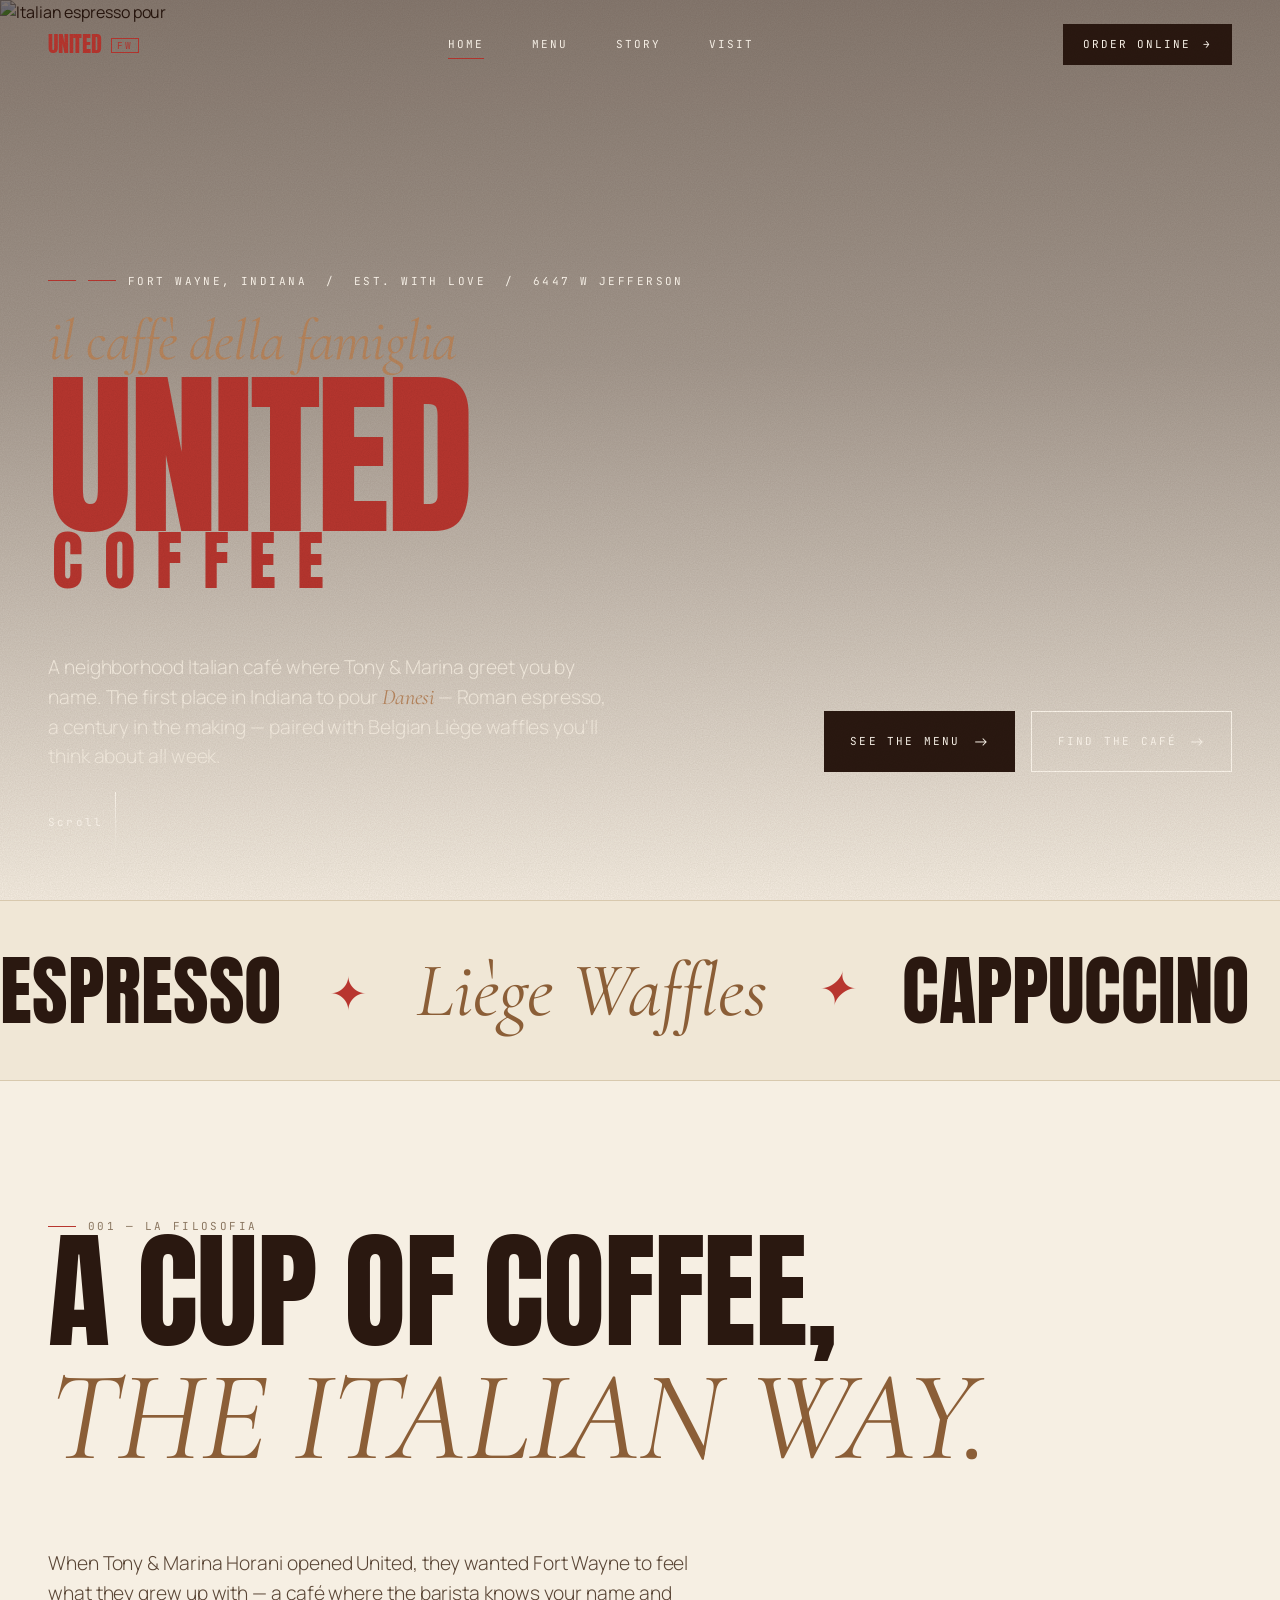
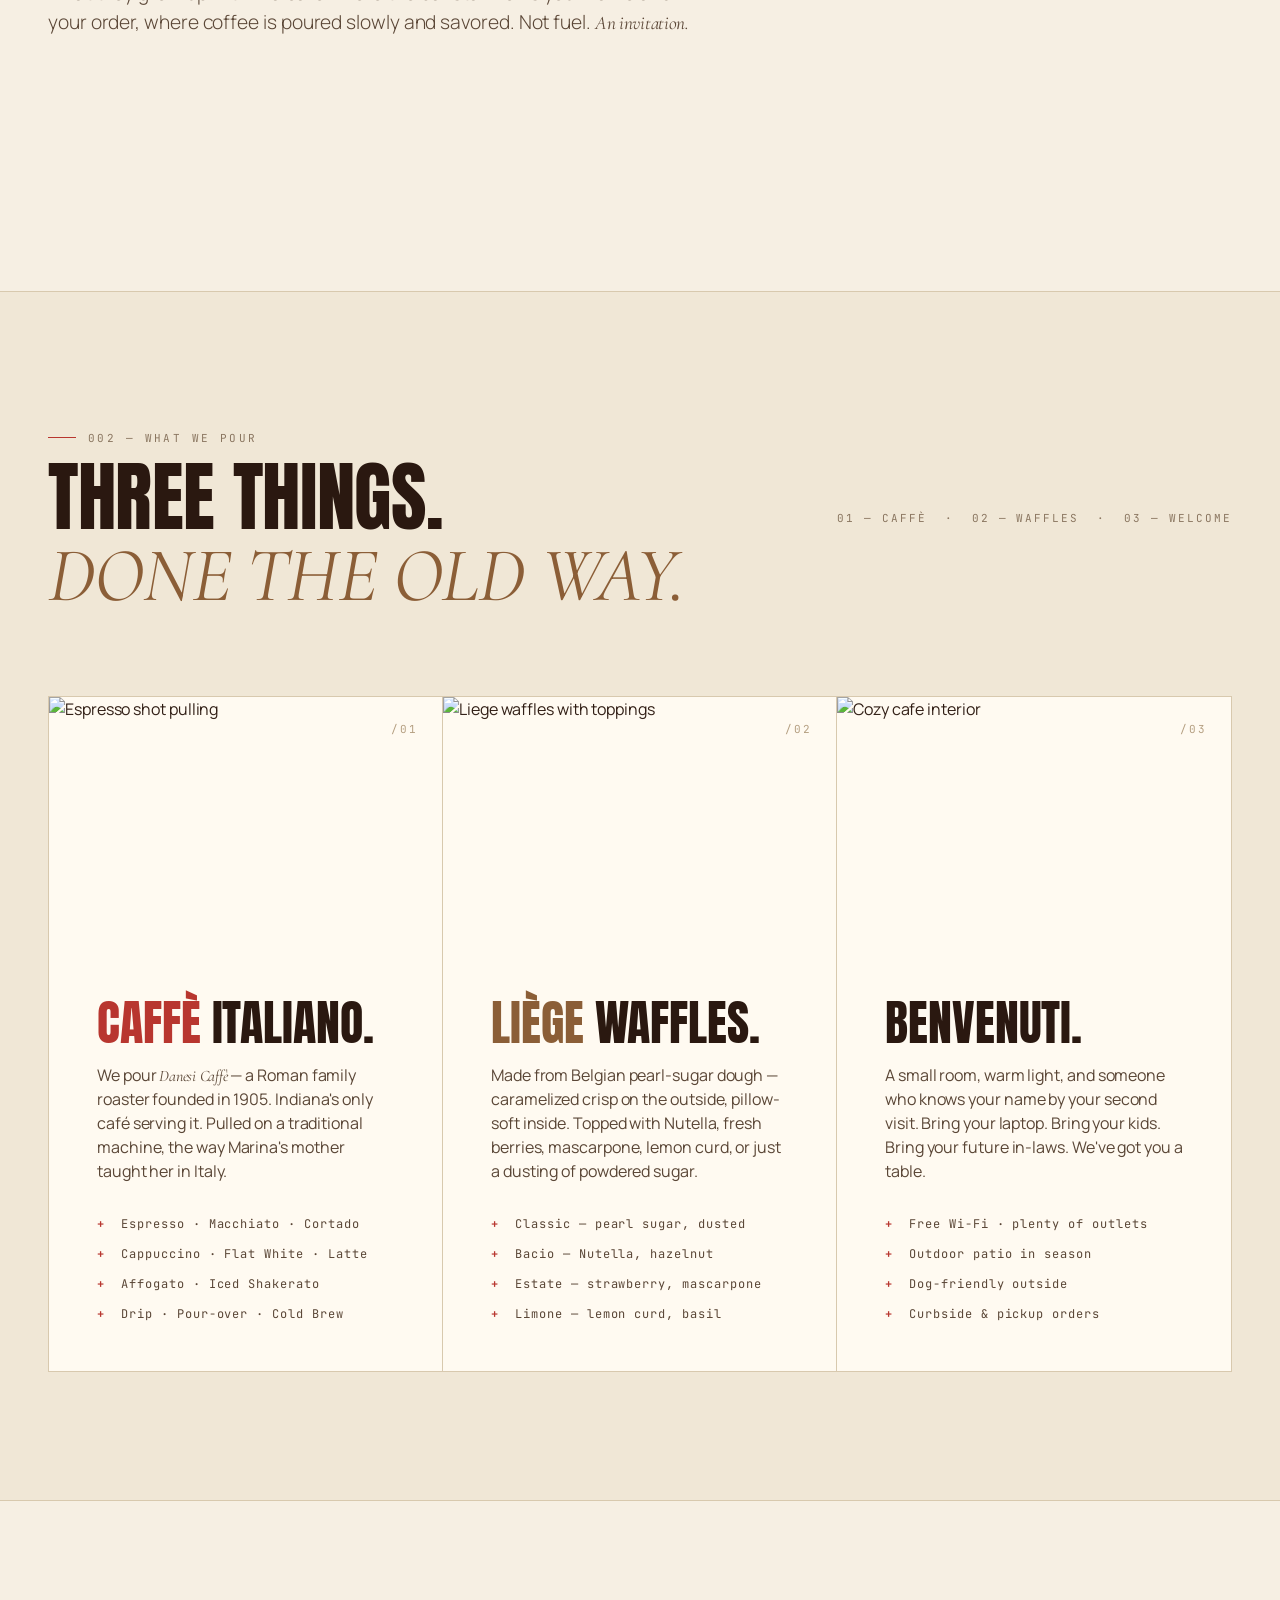
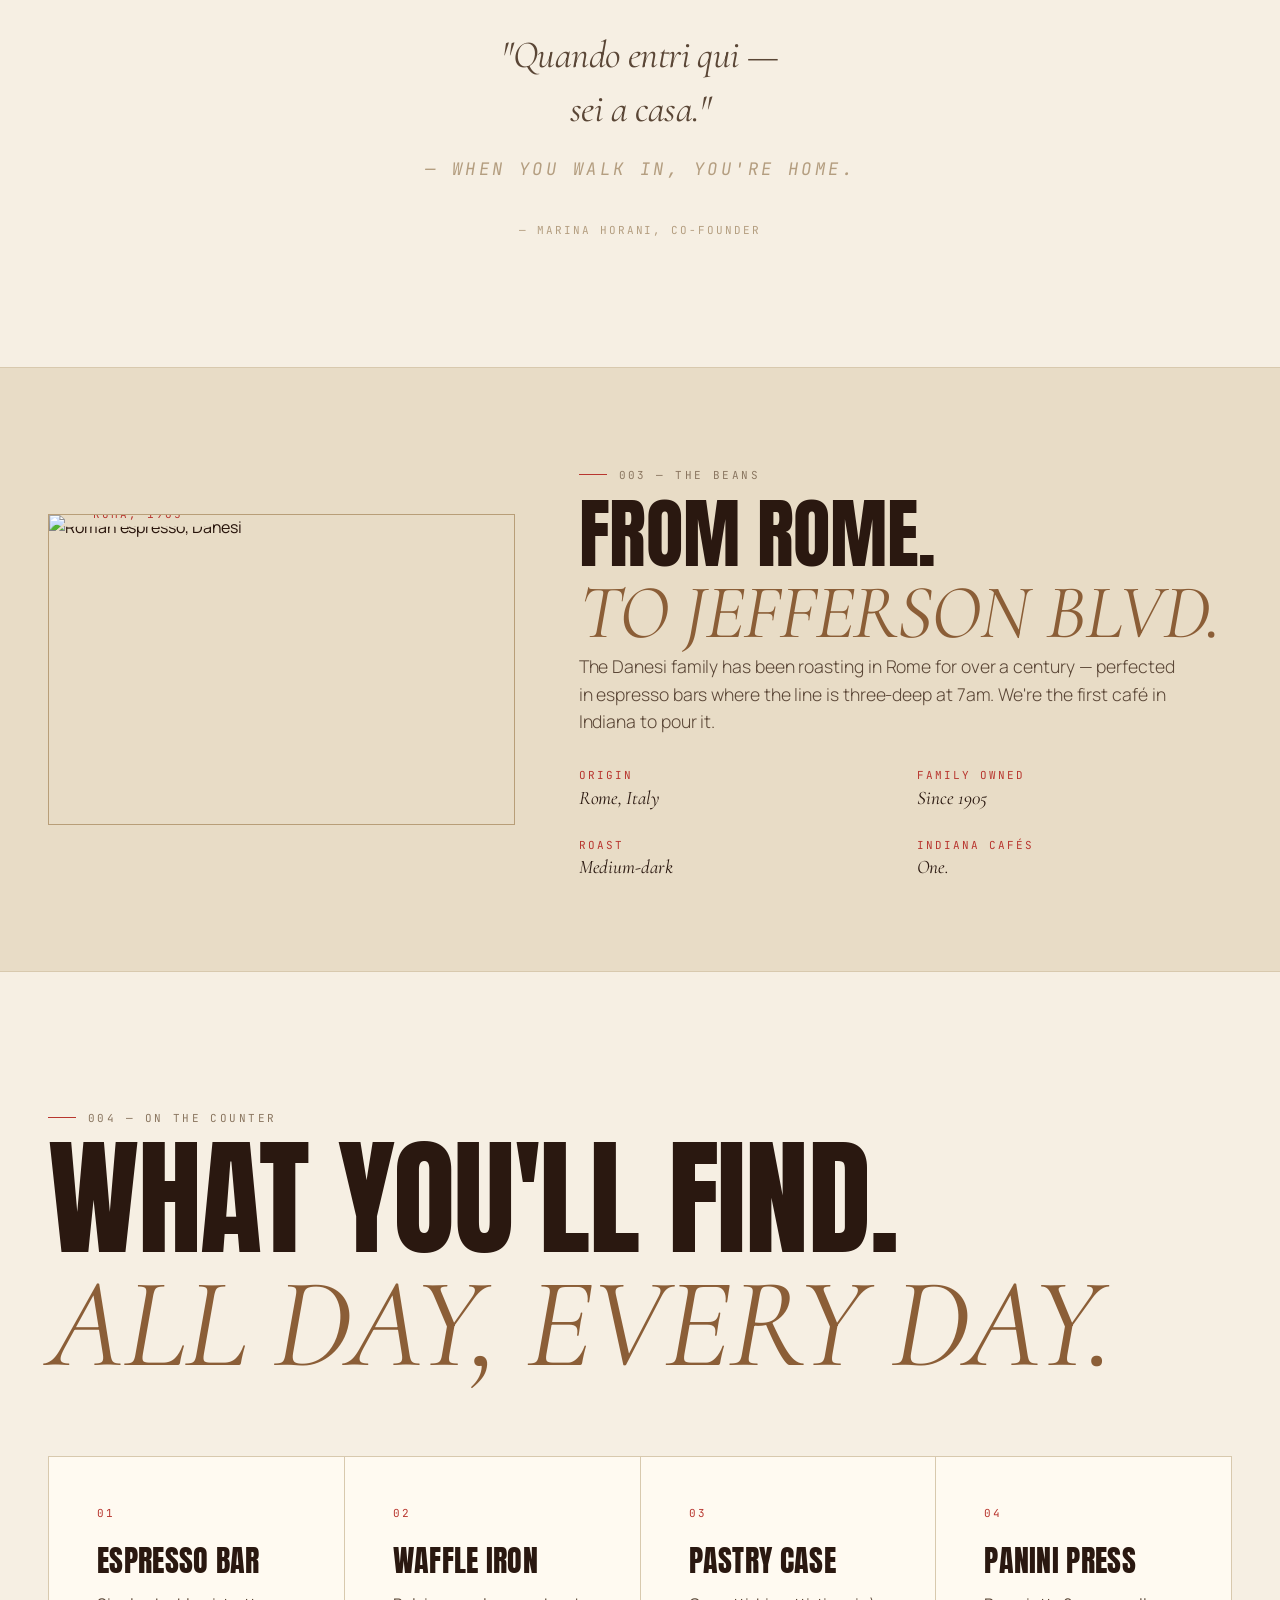
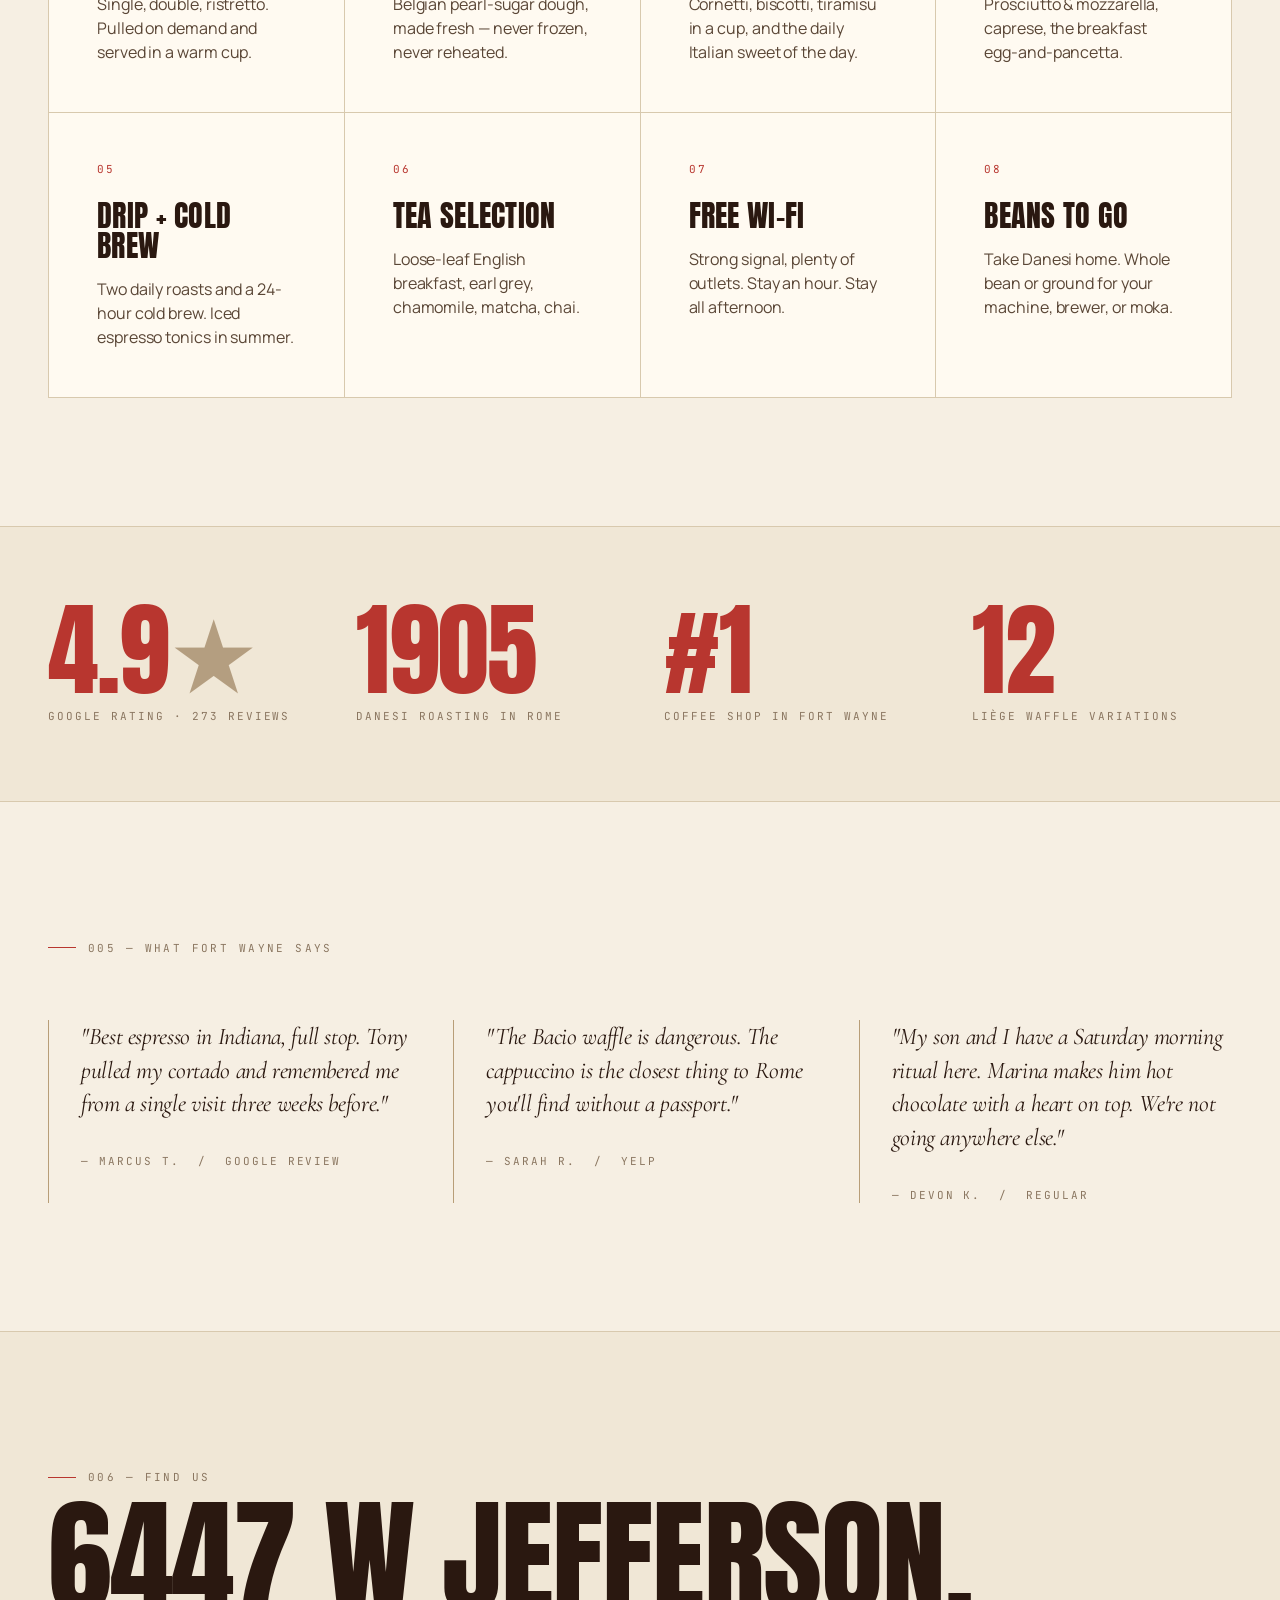
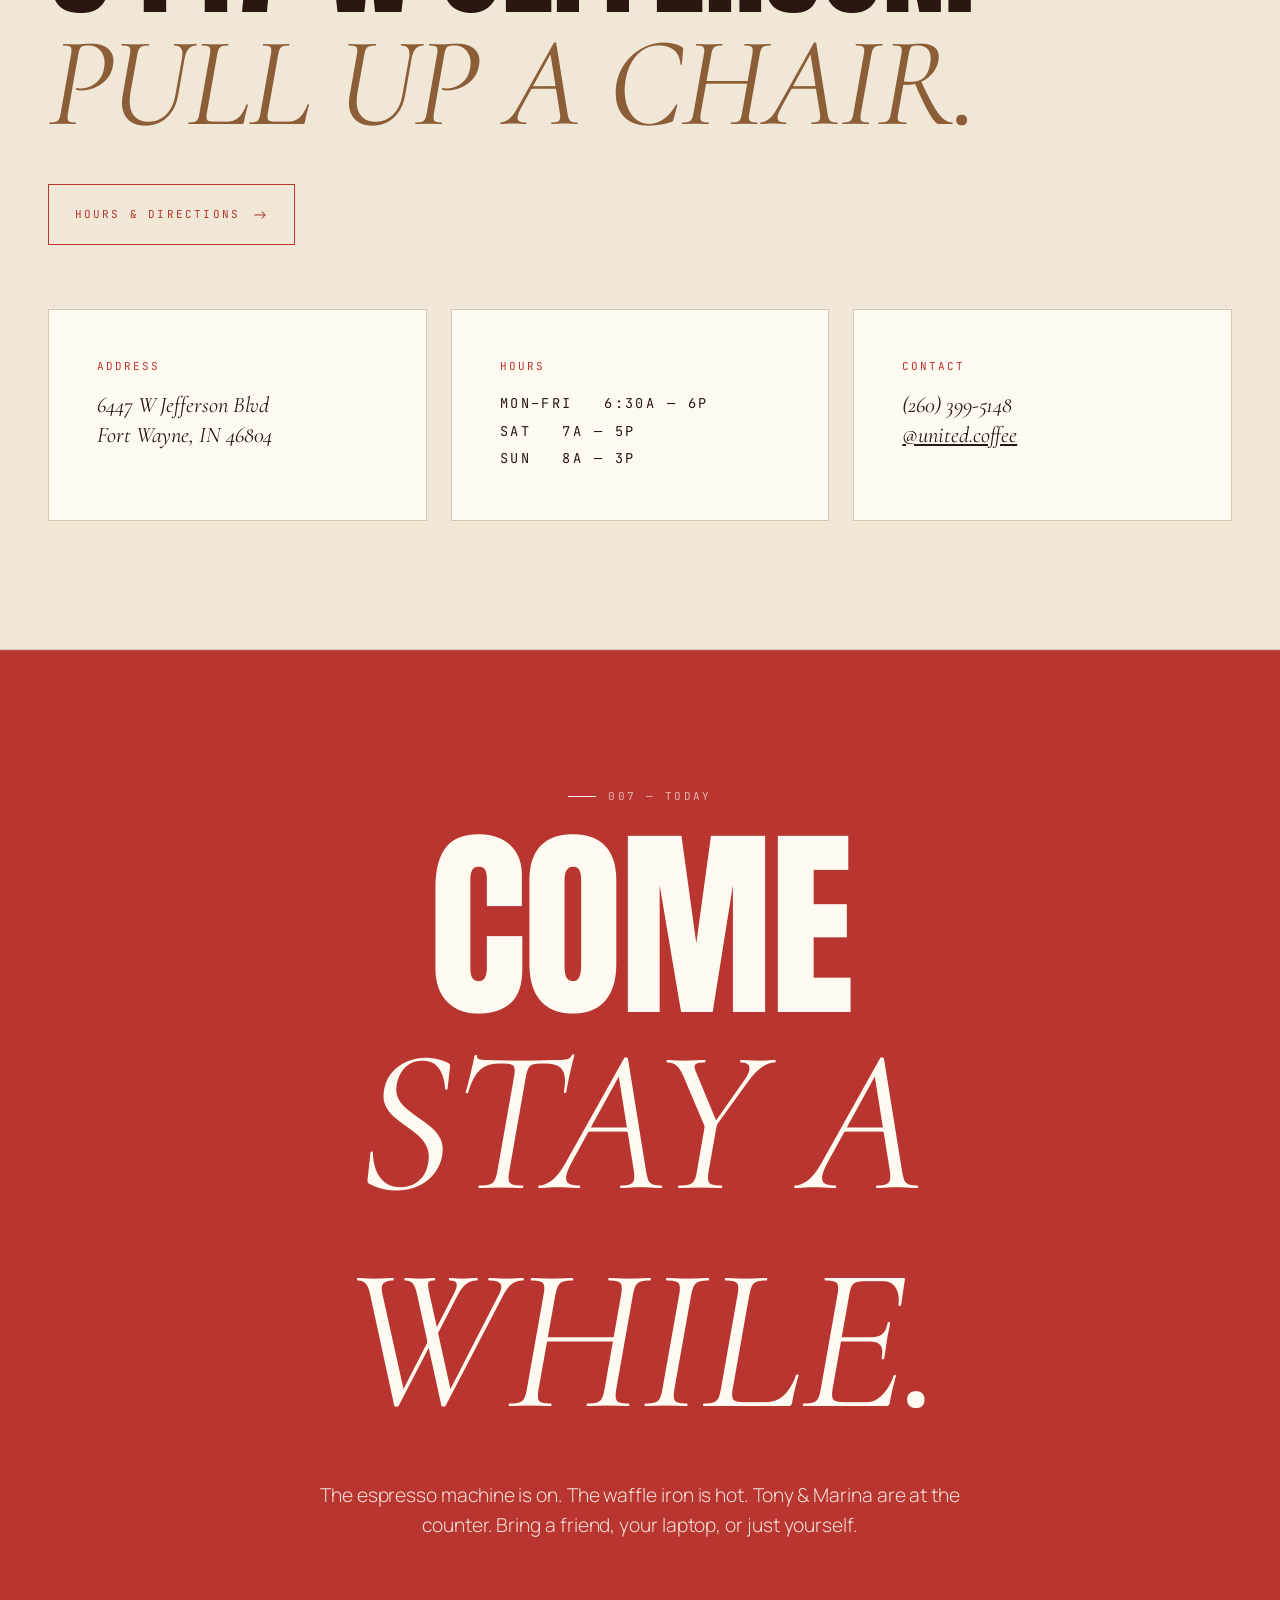
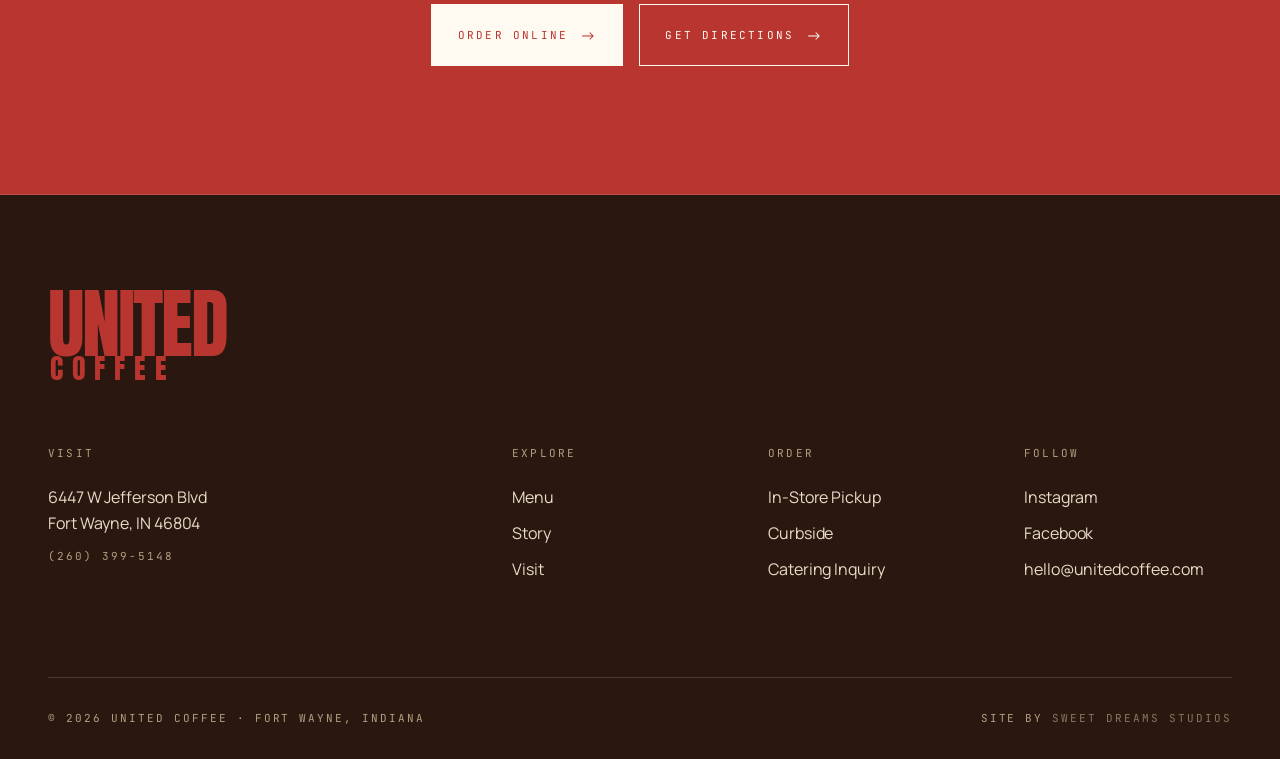
==== commit 1c1c0671: "Revert brand font to Anton (Russo One was too thick) Keep the logo lockup treatment (UNITED stacked " ====
--- a/index.html
+++ b/index.html
@@ -11,7 +11,7 @@
 
 <link rel="preconnect" href="https://fonts.googleapis.com" />
 <link rel="preconnect" href="https://fonts.gstatic.com" crossorigin />
-<link href="https://fonts.googleapis.com/css2?family=Anton&family=Cormorant+Garamond:ital,wght@0,400;1,400;1,500&family=Manrope:wght@200;300;400;500;600&family=JetBrains+Mono:wght@400;500&family=Russo+One&display=swap" rel="stylesheet" />
+<link href="https://fonts.googleapis.com/css2?family=Anton&family=Cormorant+Garamond:ital,wght@0,400;1,400;1,500&family=Manrope:wght@200;300;400;500;600&family=JetBrains+Mono:wght@400;500&display=swap" rel="stylesheet" />
 <link rel="stylesheet" href="styles/globals.css" />
 <link rel="icon" href="data:image/svg+xml,%3Csvg xmlns='http://www.w3.org/2000/svg' viewBox='0 0 100 100'%3E%3Crect width='100' height='100' fill='%23F6EFE3'/%3E%3Ctext x='50' y='72' text-anchor='middle' font-family='Anton,Impact' font-size='80' fill='%23B8362F'%3EU%3C/text%3E%3C/svg%3E" />
 </head>
--- a/styles/globals.css
+++ b/styles/globals.css
@@ -45,7 +45,7 @@
   --gold: #C29B3B;          /* warm gold for accents */
 
   /* Typography */
-  --font-brand: 'Russo One', 'Anton', 'Impact', sans-serif;  /* matches the actual UNITED COFFEE logo wordmark */
+  --font-brand: 'Anton', 'Impact', sans-serif;  /* brand wordmark — kept tall + sharp like the original site, applied in the logo lockup treatment */
   --font-display: 'Anton', 'Impact', sans-serif;
   --font-editorial: 'Cormorant Garamond', 'Times New Roman', serif;
   --font-body: 'Manrope', system-ui, sans-serif;
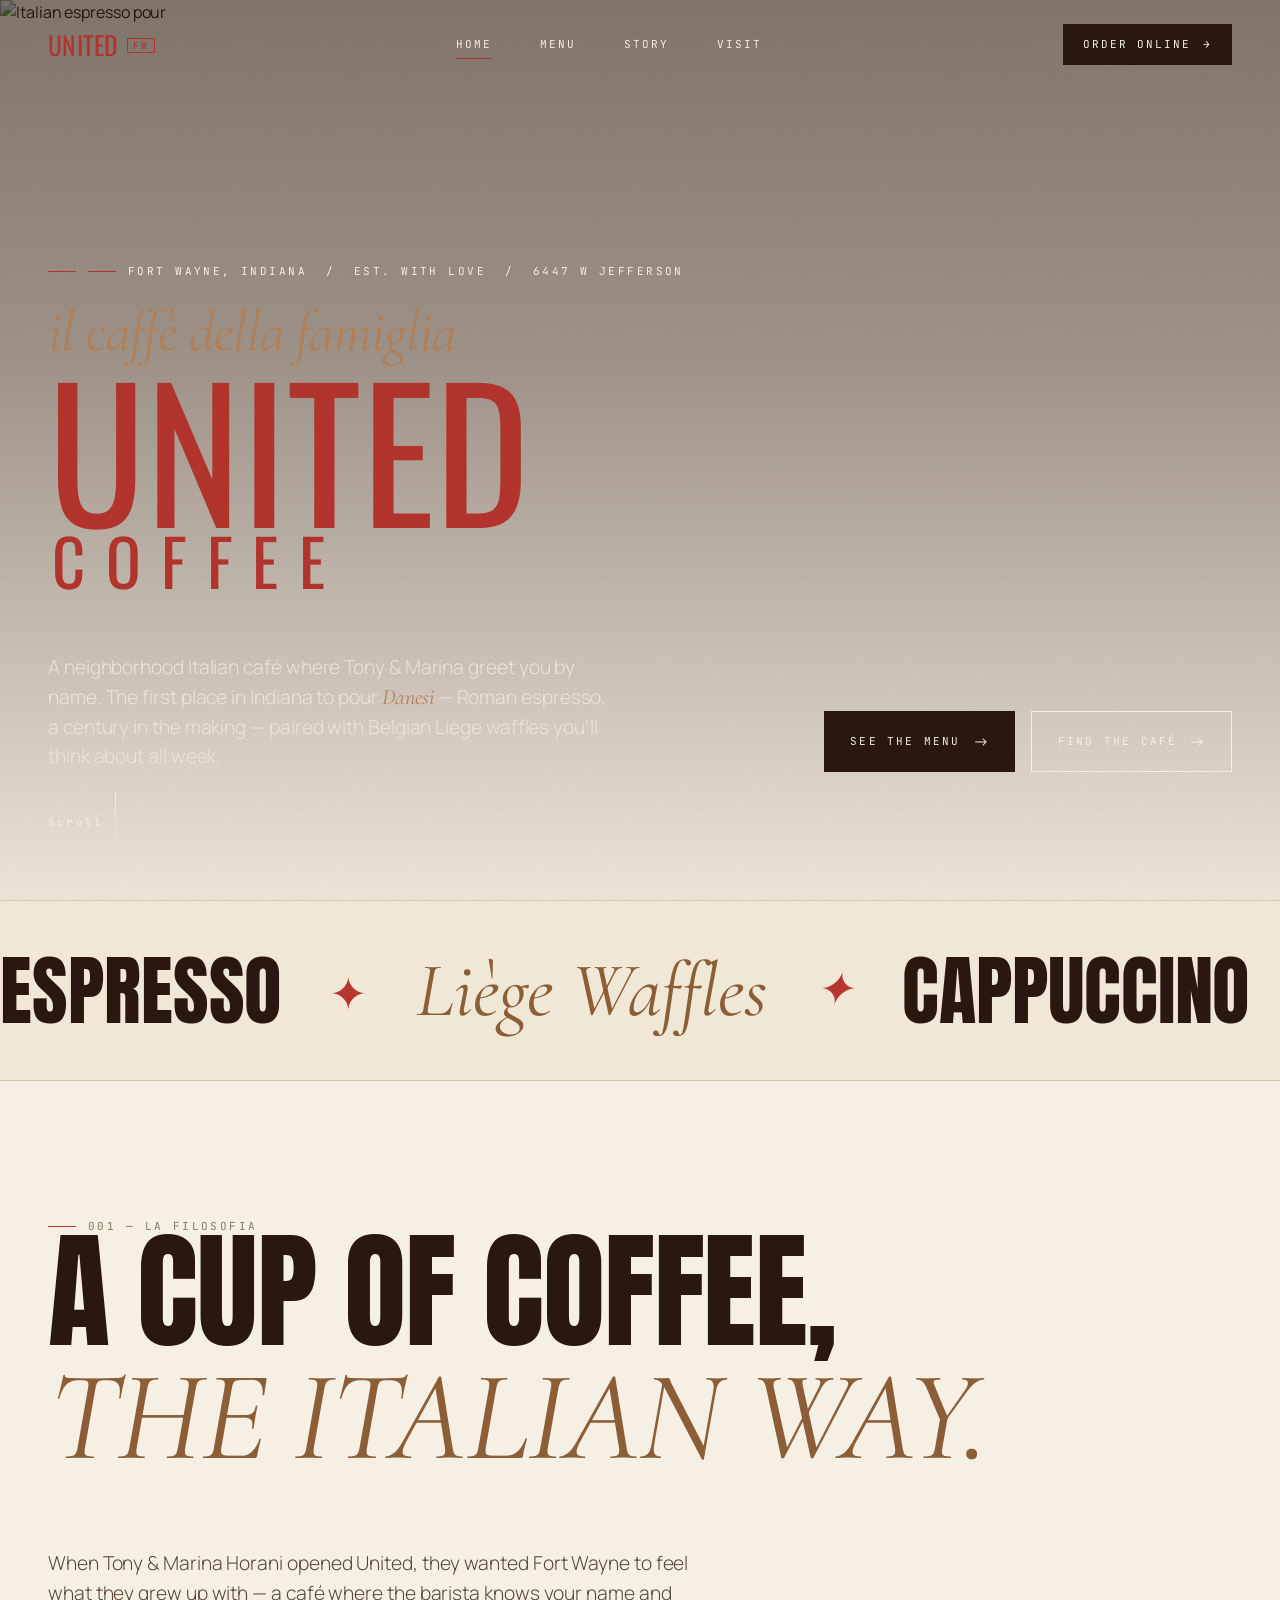
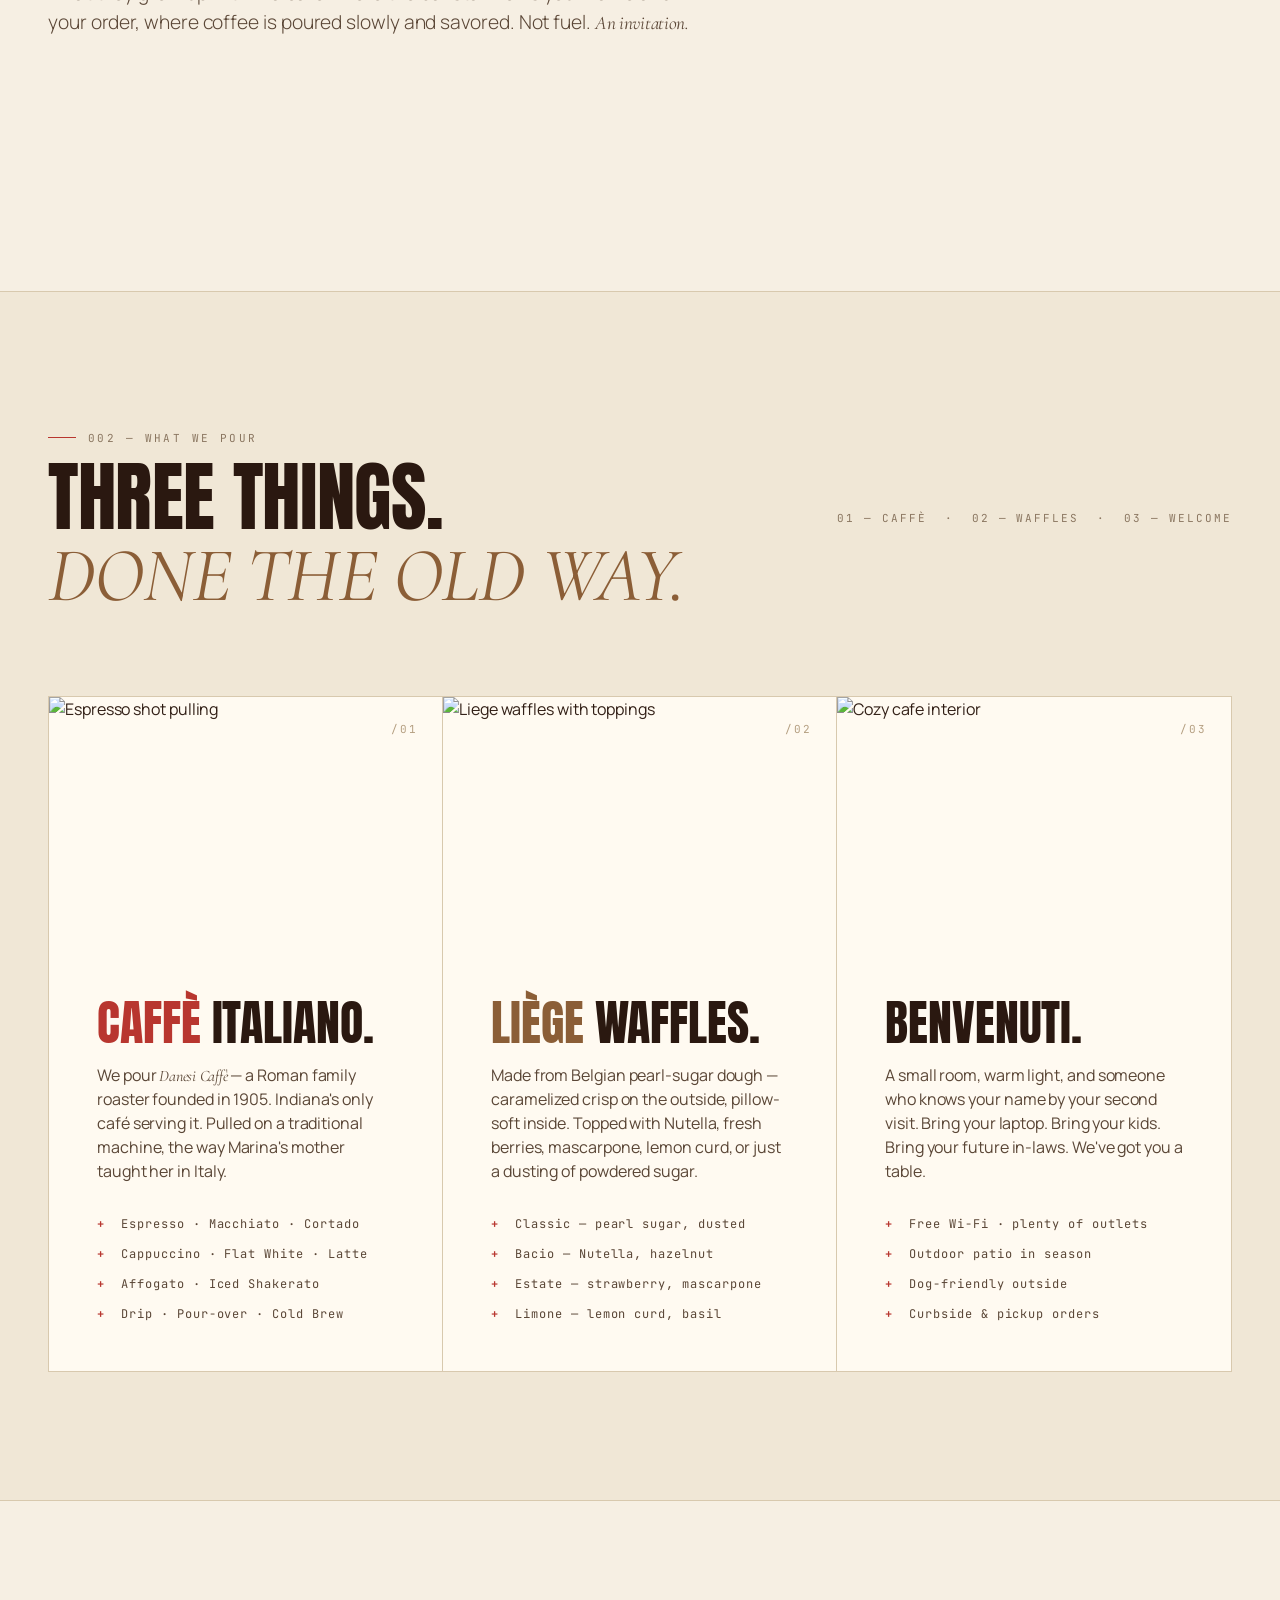
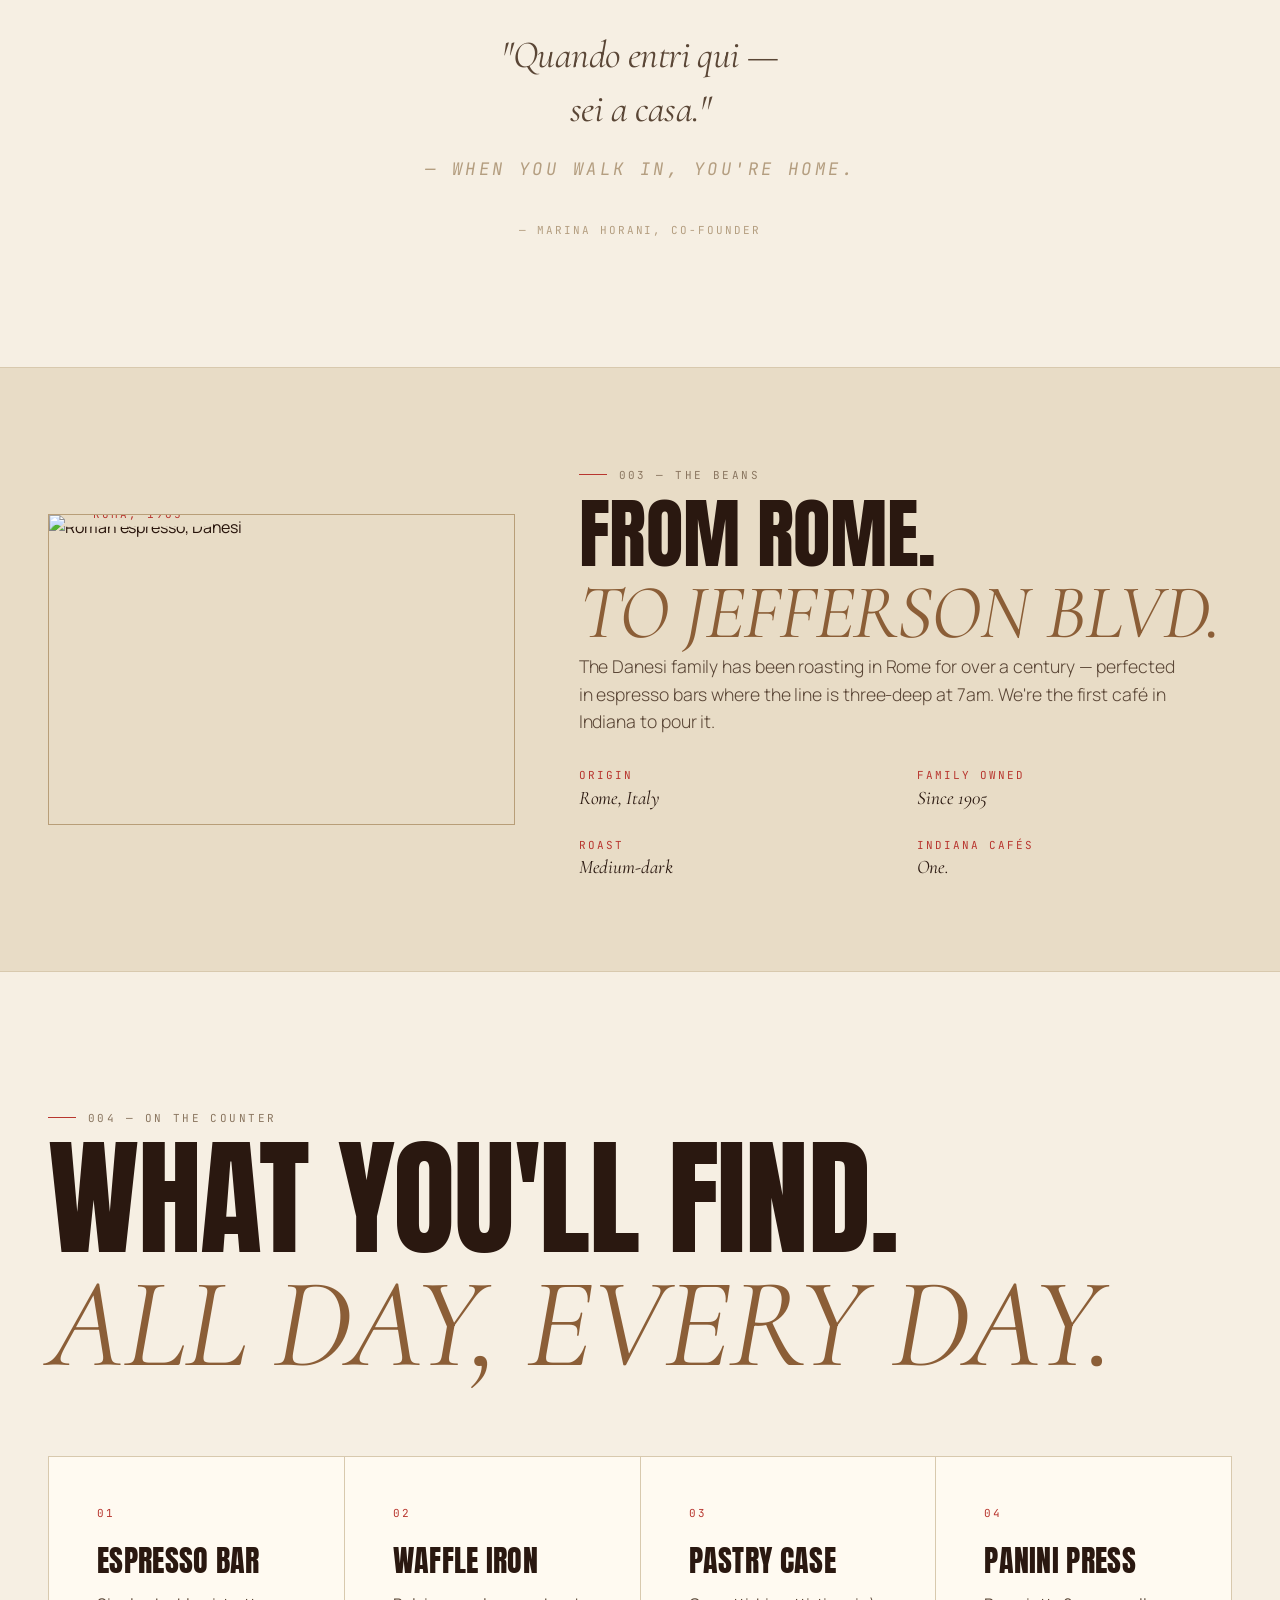
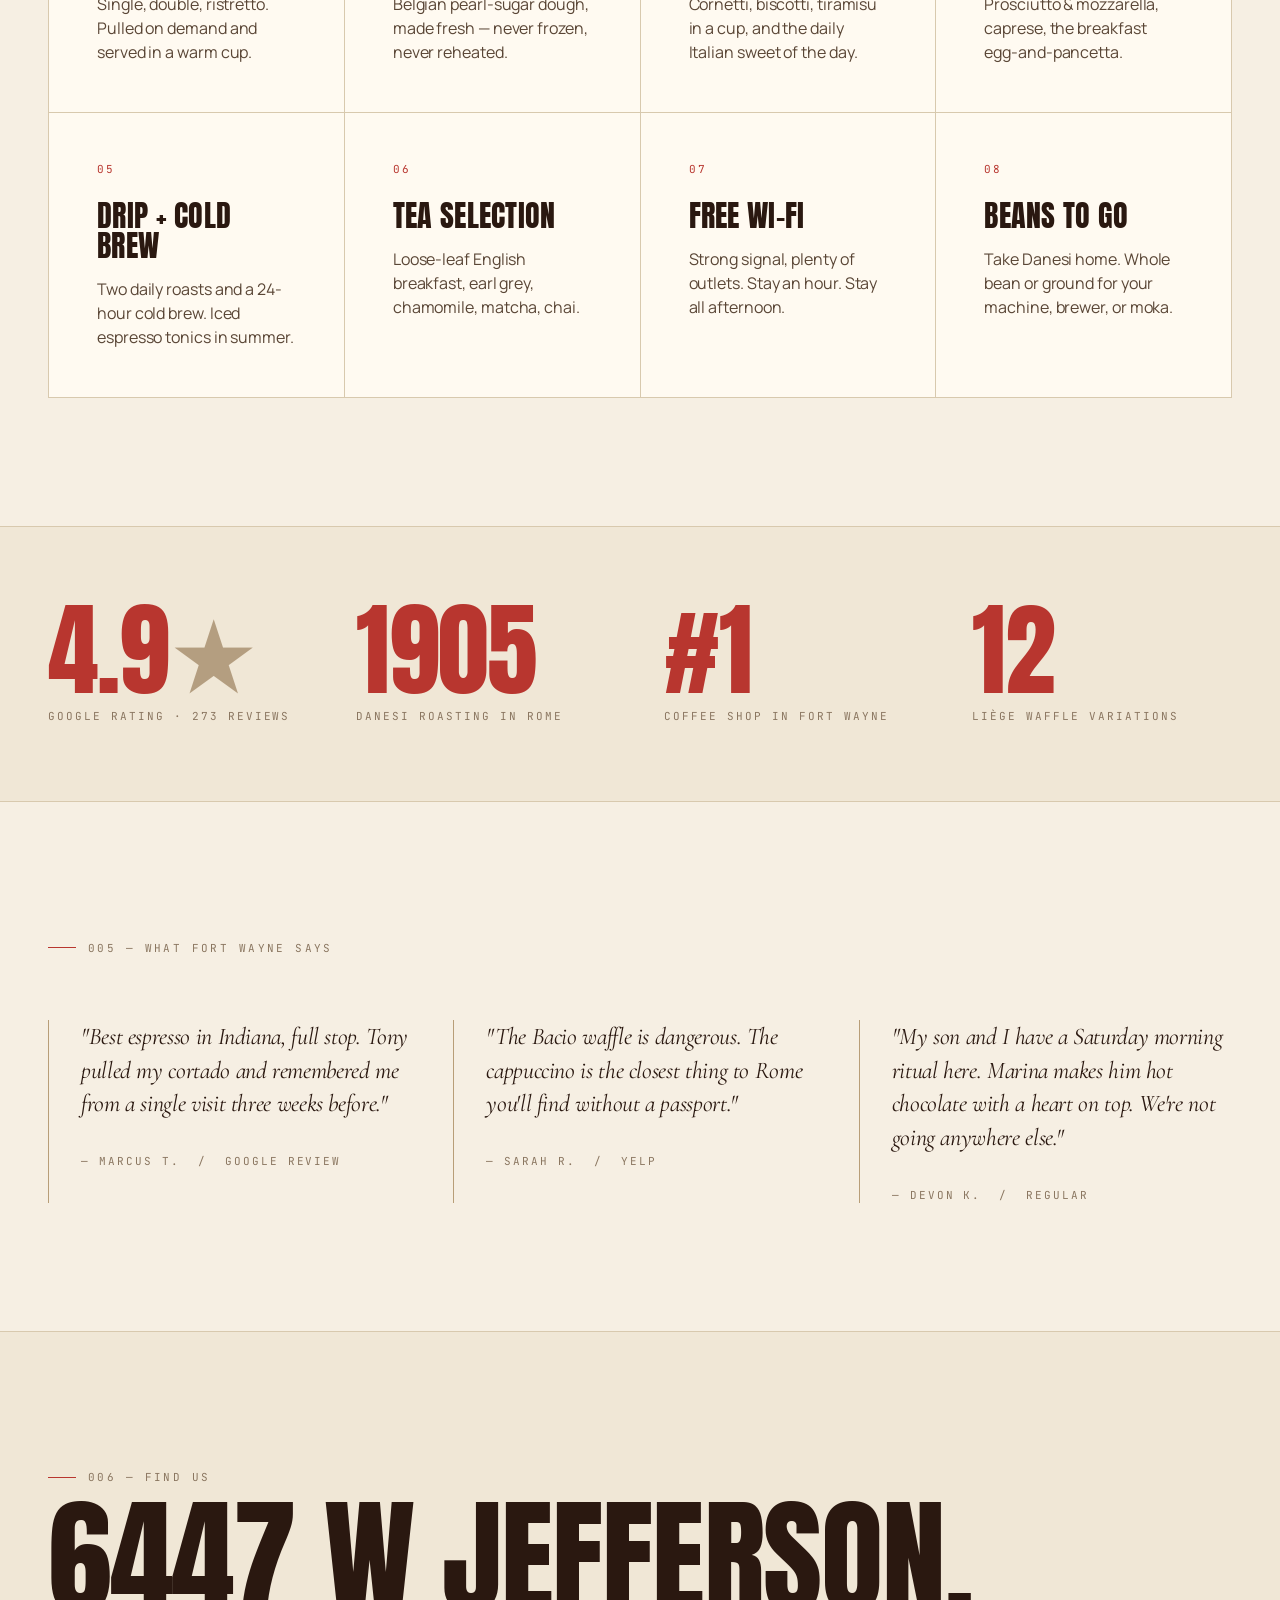
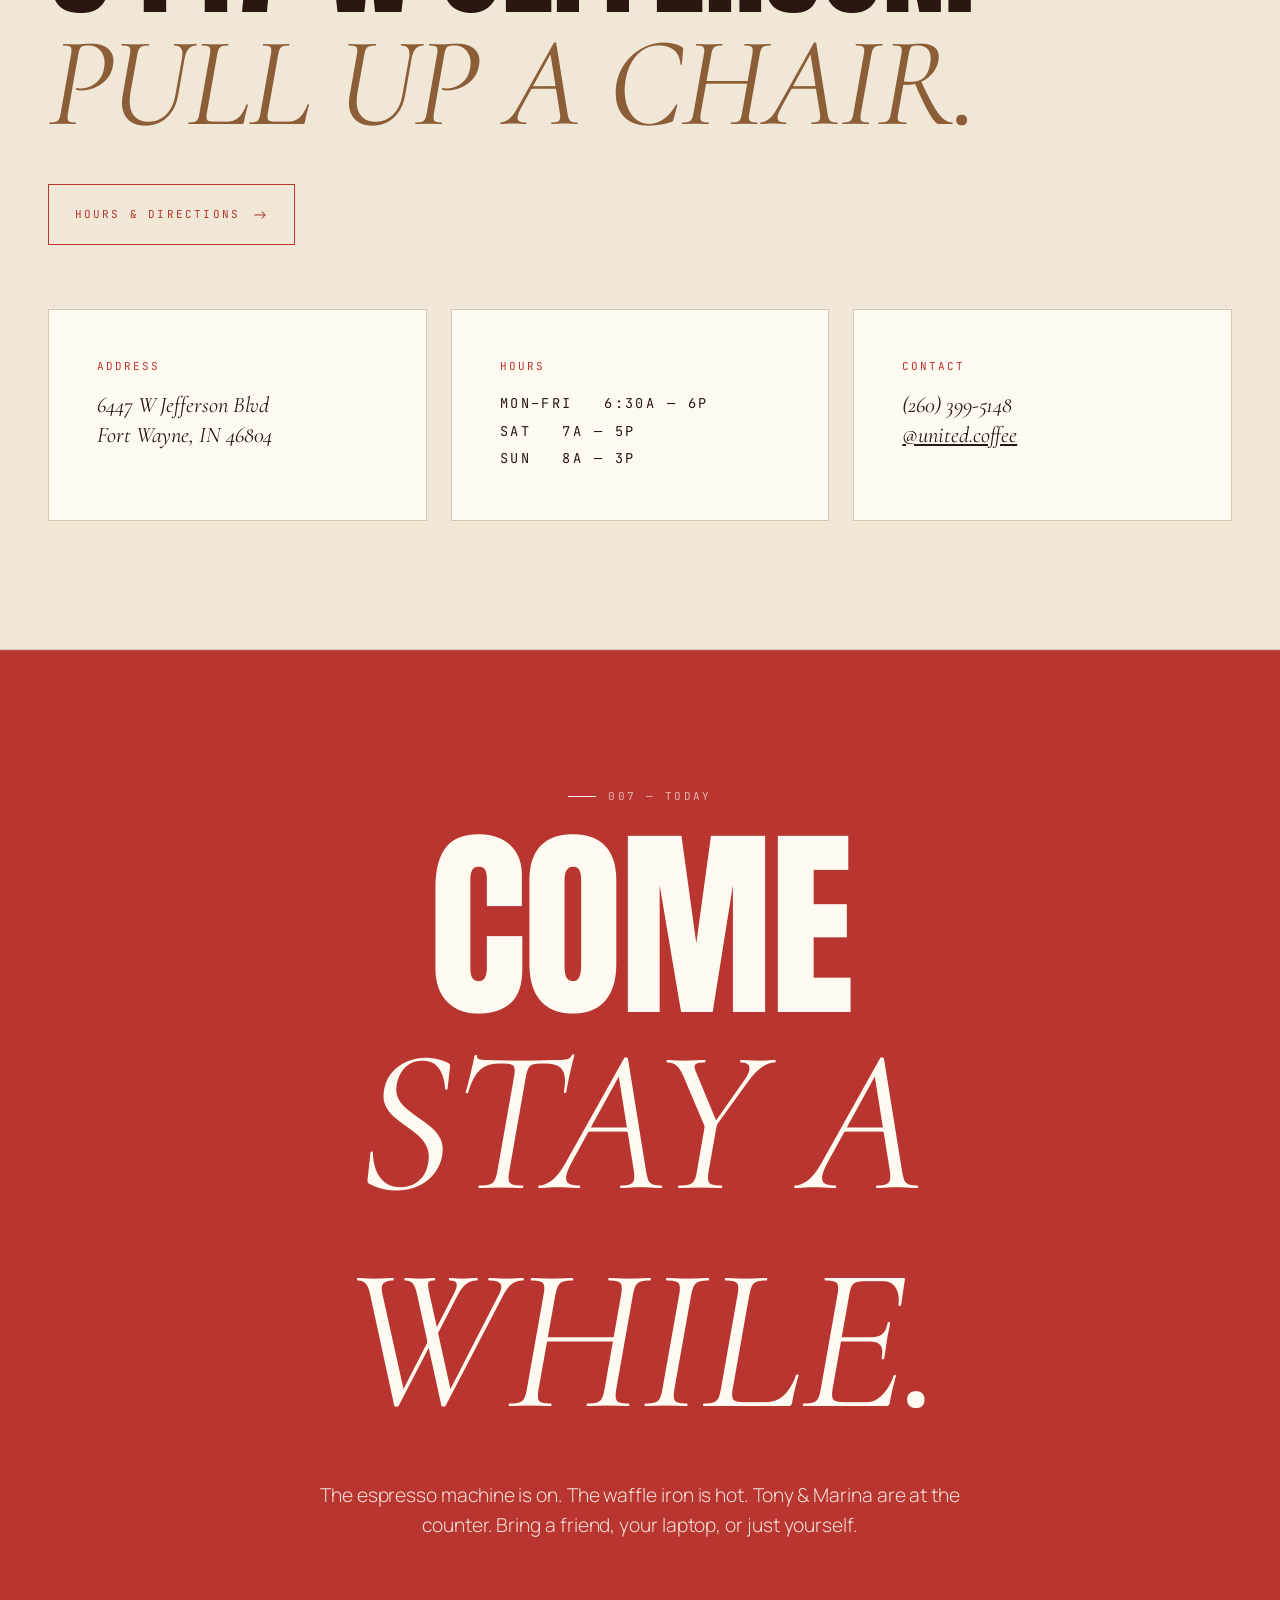
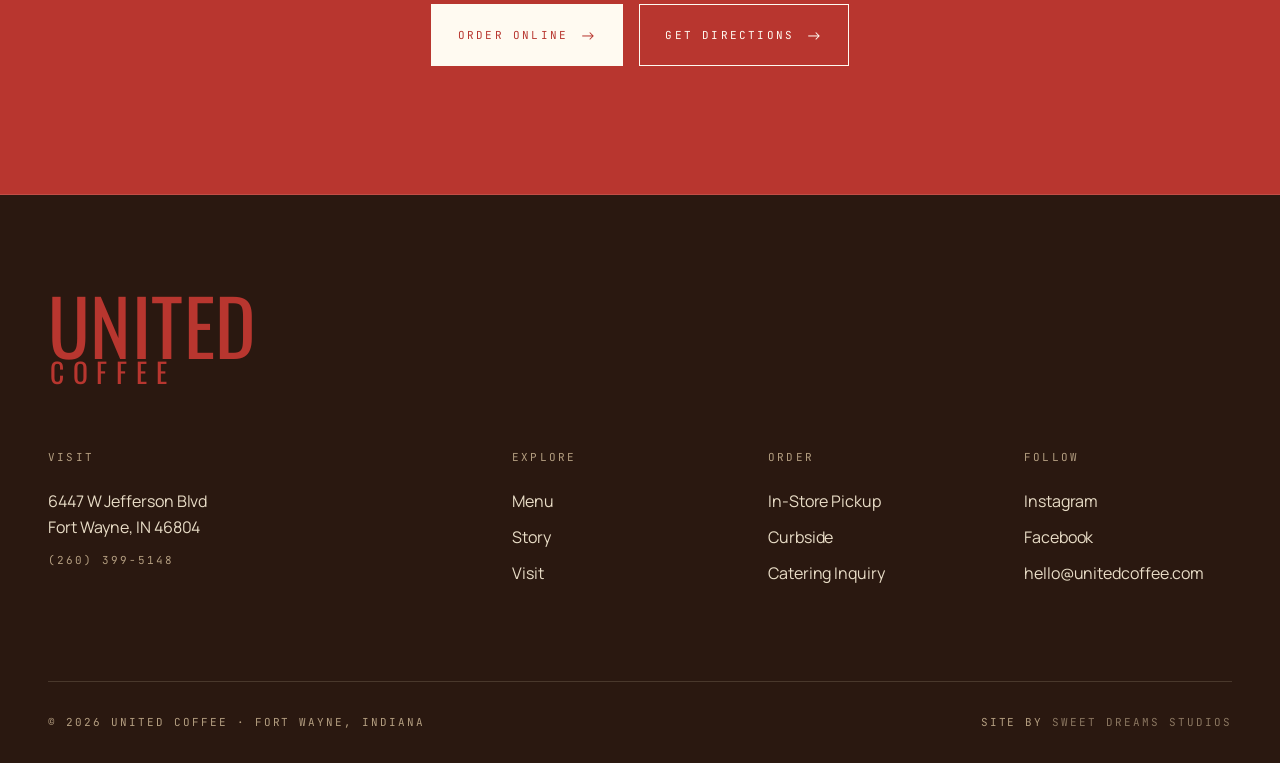
==== commit d9034258: "Brand wordmark: Oswald 400 (skinnier strokes, same tall feel) User feedback: Anton was too thick, Ru" ====
--- a/index.html
+++ b/index.html
@@ -11,7 +11,7 @@
 
 <link rel="preconnect" href="https://fonts.googleapis.com" />
 <link rel="preconnect" href="https://fonts.gstatic.com" crossorigin />
-<link href="https://fonts.googleapis.com/css2?family=Anton&family=Cormorant+Garamond:ital,wght@0,400;1,400;1,500&family=Manrope:wght@200;300;400;500;600&family=JetBrains+Mono:wght@400;500&display=swap" rel="stylesheet" />
+<link href="https://fonts.googleapis.com/css2?family=Anton&family=Cormorant+Garamond:ital,wght@0,400;1,400;1,500&family=Manrope:wght@200;300;400;500;600&family=JetBrains+Mono:wght@400;500&family=Oswald:wght@400&display=swap" rel="stylesheet" />
 <link rel="stylesheet" href="styles/globals.css" />
 <link rel="icon" href="data:image/svg+xml,%3Csvg xmlns='http://www.w3.org/2000/svg' viewBox='0 0 100 100'%3E%3Crect width='100' height='100' fill='%23F6EFE3'/%3E%3Ctext x='50' y='72' text-anchor='middle' font-family='Anton,Impact' font-size='80' fill='%23B8362F'%3EU%3C/text%3E%3C/svg%3E" />
 </head>
--- a/styles/globals.css
+++ b/styles/globals.css
@@ -45,7 +45,7 @@
   --gold: #C29B3B;          /* warm gold for accents */
 
   /* Typography */
-  --font-brand: 'Anton', 'Impact', sans-serif;  /* brand wordmark — kept tall + sharp like the original site, applied in the logo lockup treatment */
+  --font-brand: 'Oswald', 'Anton', 'Impact', sans-serif;  /* brand wordmark — condensed like Anton but skinnier strokes (Oswald 400 weight) */
   --font-display: 'Anton', 'Impact', sans-serif;
   --font-editorial: 'Cormorant Garamond', 'Times New Roman', serif;
   --font-body: 'Manrope', system-ui, sans-serif;
@@ -216,8 +216,9 @@
 .nav.on-hero.scrolled .nav-brand { color: var(--rosso); }
 .nav-brand {
   font-family: var(--font-brand);
-  font-size: 1.4rem;
-  letter-spacing: -0.01em;
+  font-weight: 400;
+  font-size: 1.6rem;
+  letter-spacing: 0.01em;
   text-transform: uppercase;
   color: var(--rosso);
   display: flex;
@@ -577,18 +578,19 @@
   flex-direction: column;
   align-items: flex-start;
   font-family: var(--font-brand);
+  font-weight: 400;
   color: var(--rosso);
-  line-height: 0.85;
+  line-height: 0.88;
   text-transform: uppercase;
 }
 .logo-lockup .logo-united {
   font-size: 1em;
-  letter-spacing: -0.025em;
+  letter-spacing: 0.005em;
 }
 .logo-lockup .logo-coffee {
   font-size: 0.36em;
   letter-spacing: 0.32em;
-  margin-top: 0.05em;
+  margin-top: 0.08em;
   padding-left: 0.06em;
 }
 .footer-col h4 {
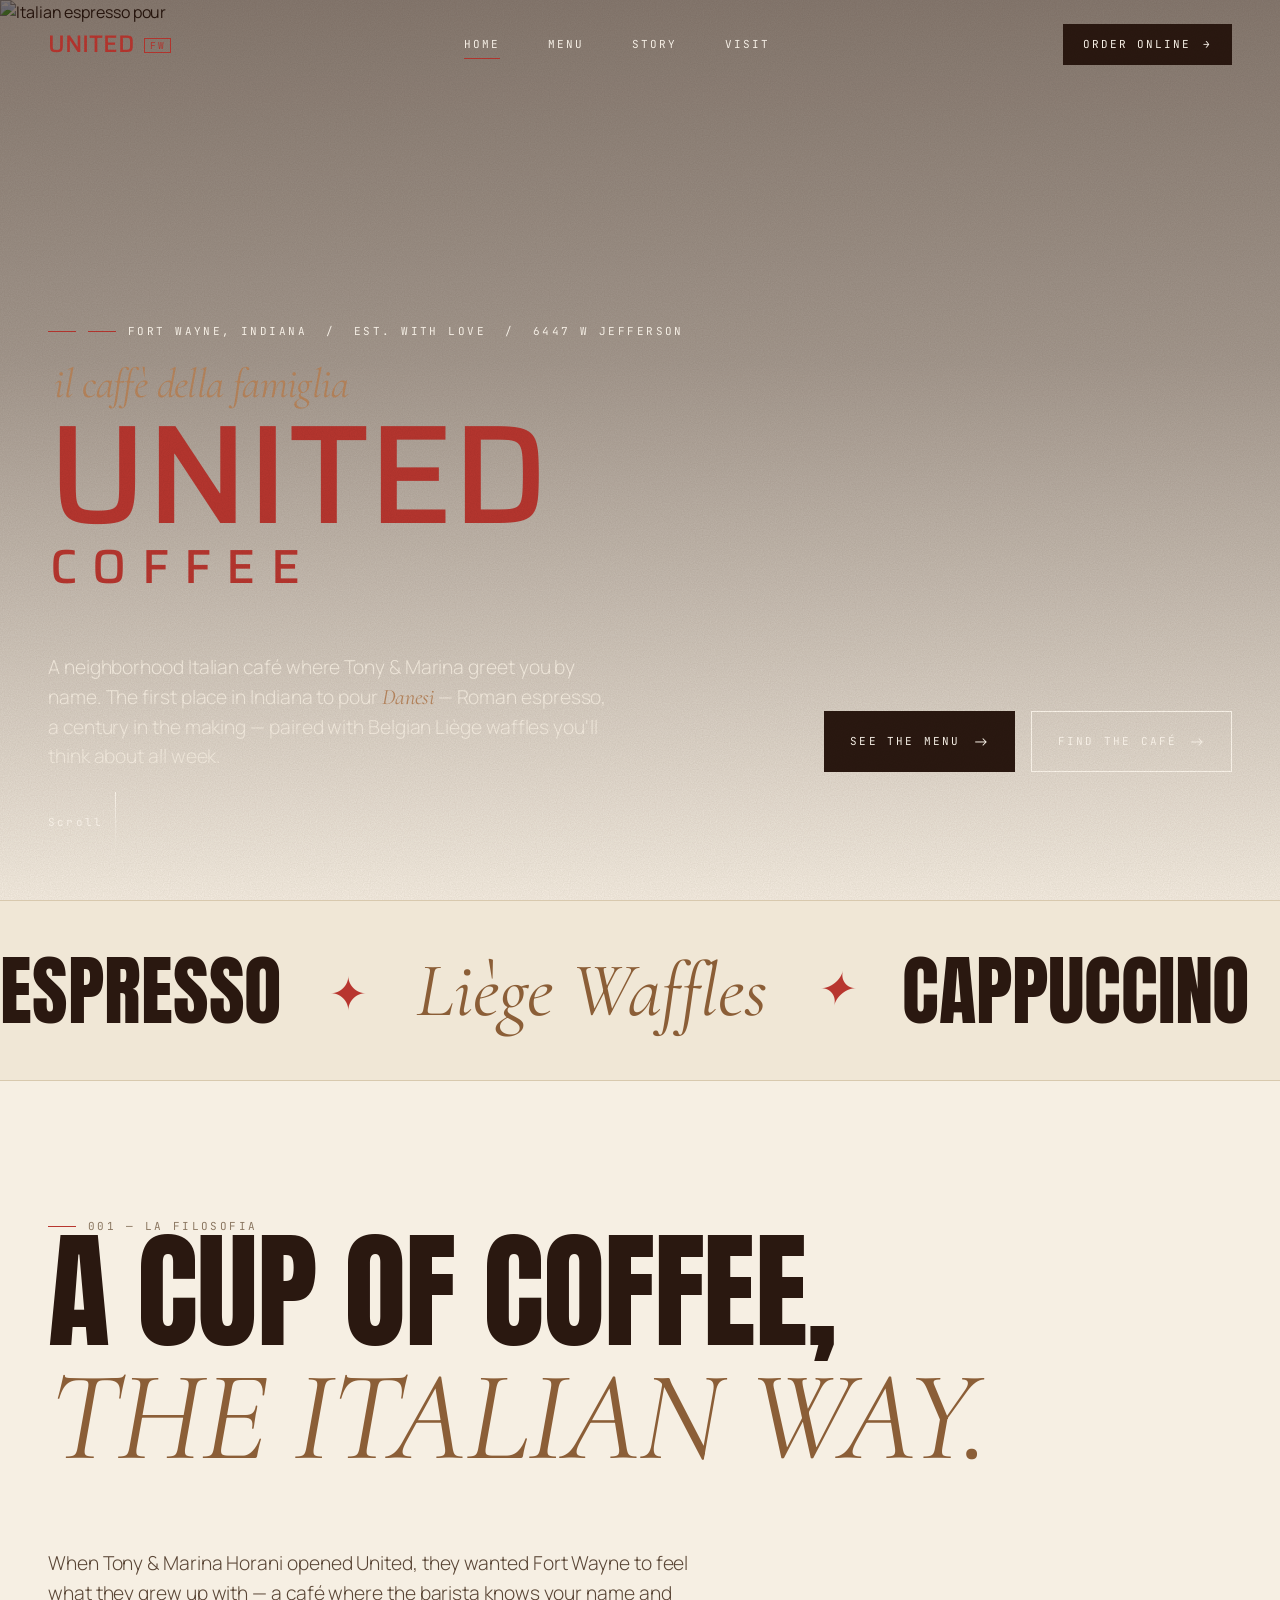
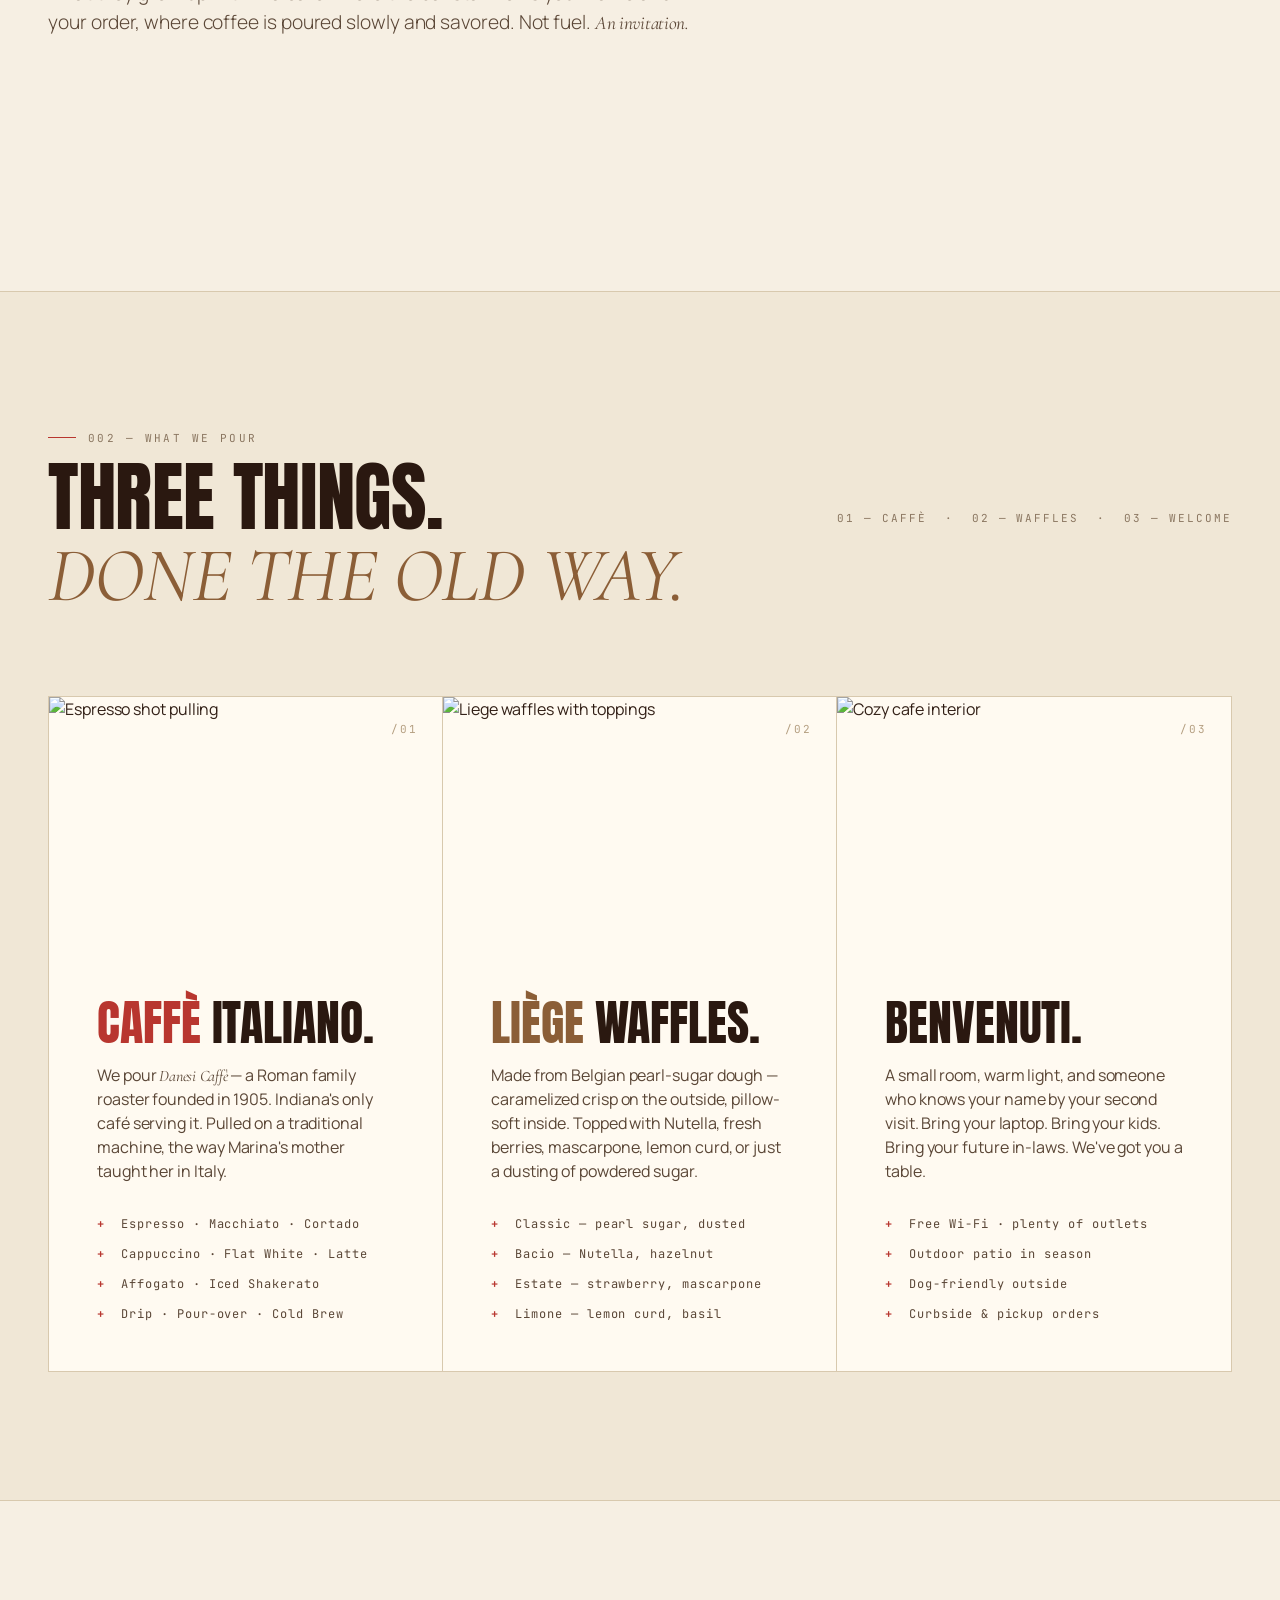
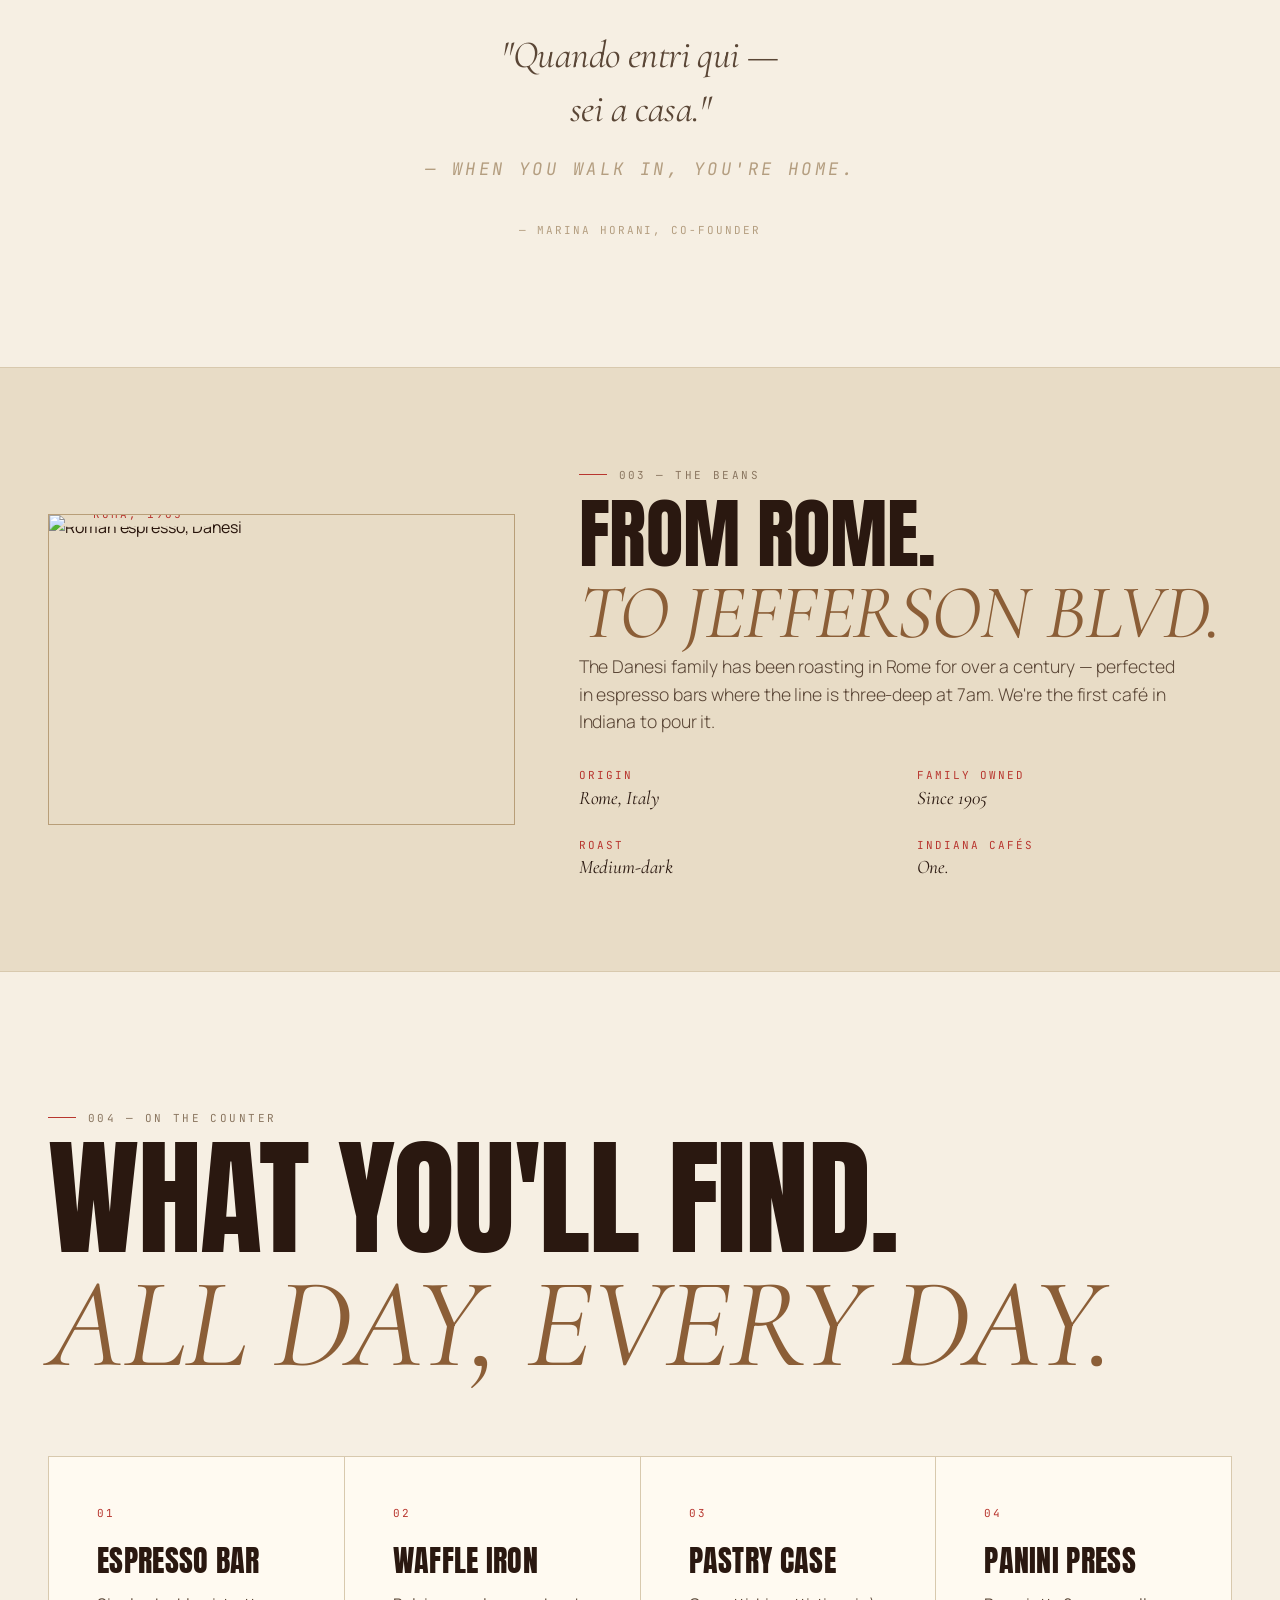
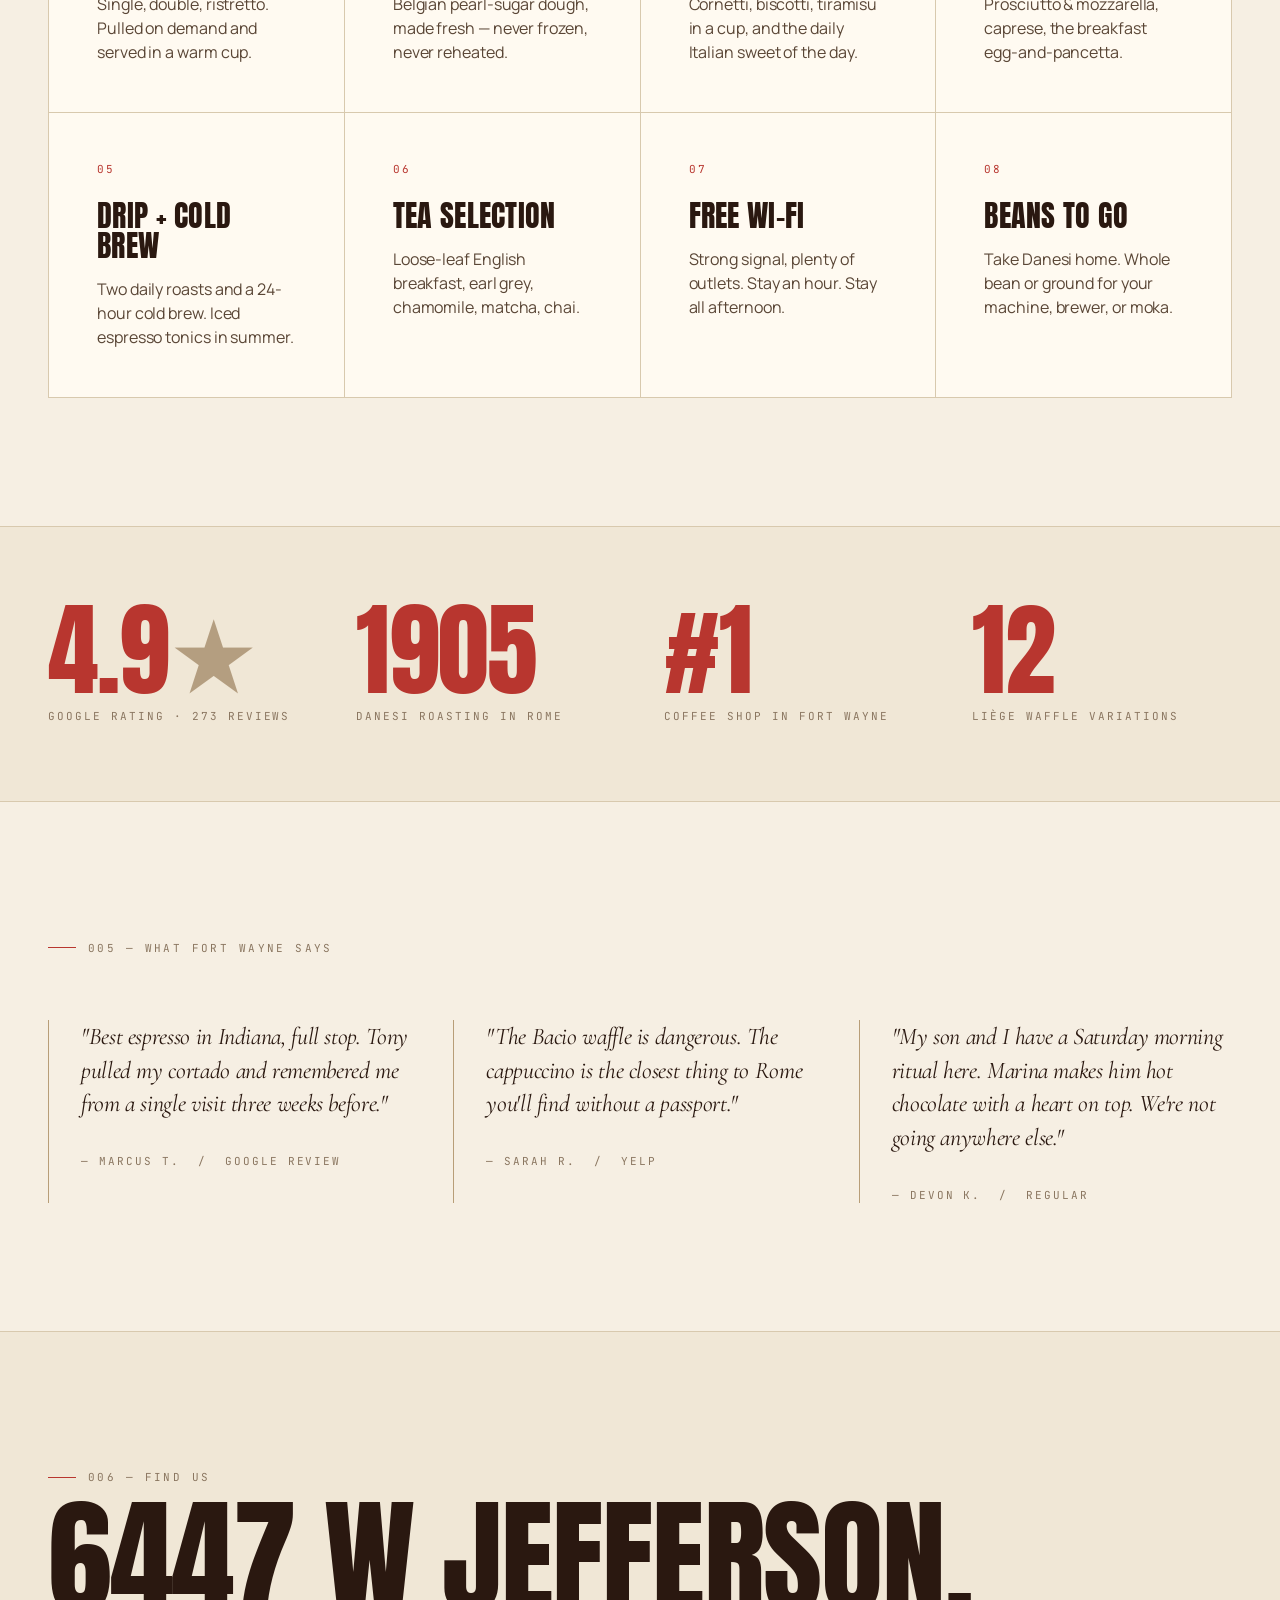
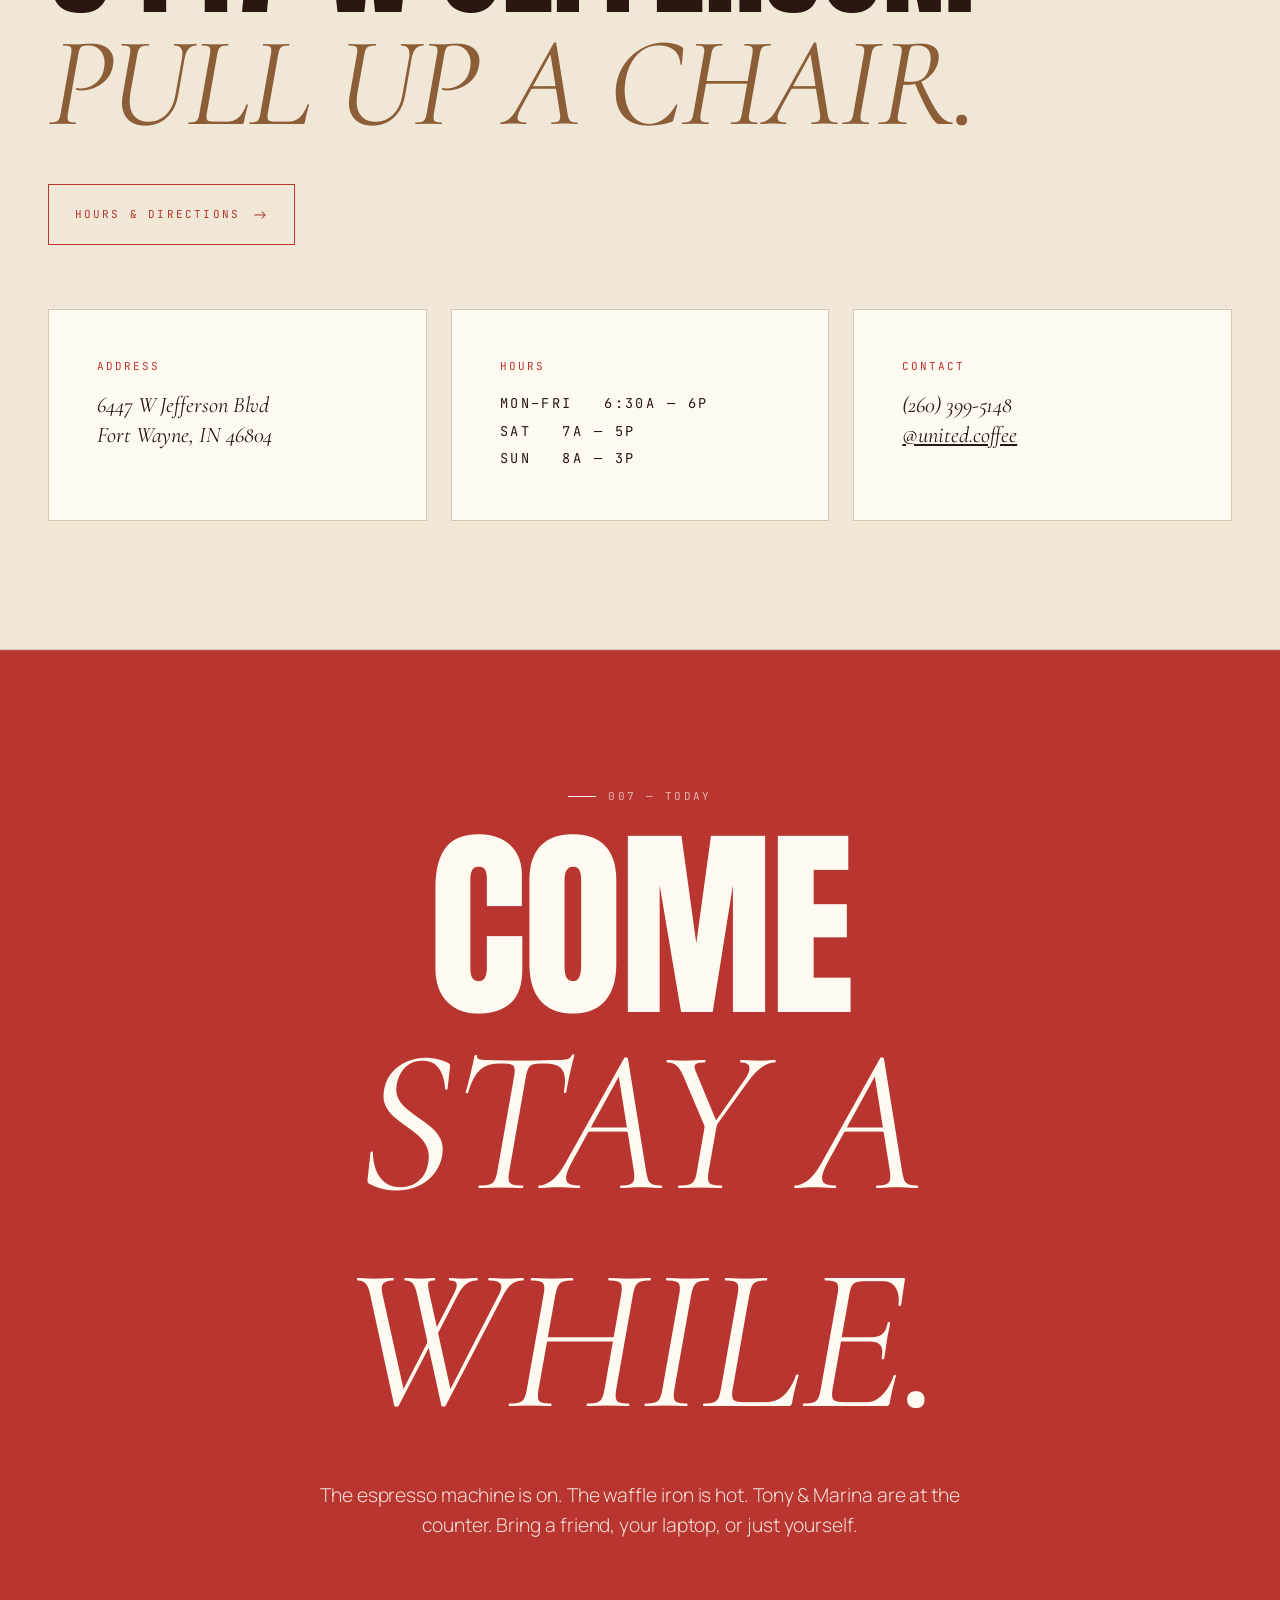
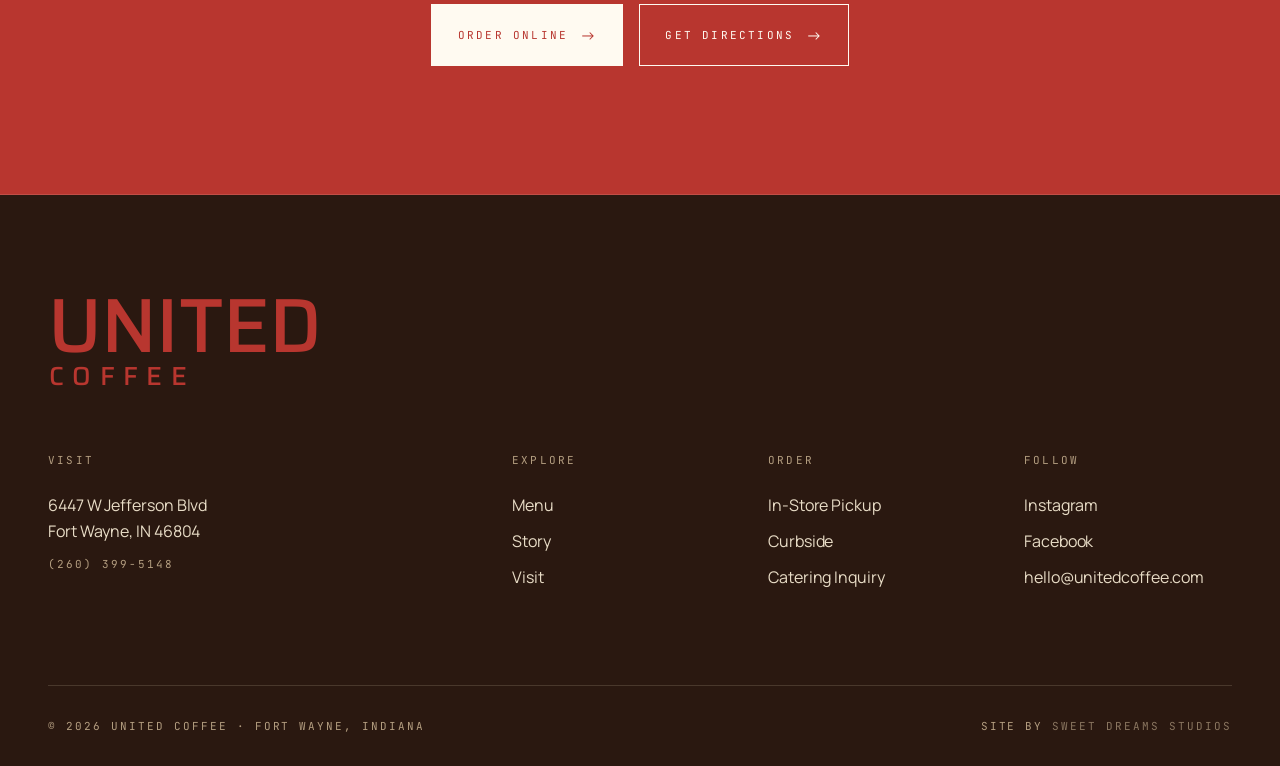
==== commit 6cb172ce: "Brand wordmark: Saira 500 (less tall, squarer proportions) User feedback: Oswald was closer but stil" ====
--- a/index.html
+++ b/index.html
@@ -11,7 +11,7 @@
 
 <link rel="preconnect" href="https://fonts.googleapis.com" />
 <link rel="preconnect" href="https://fonts.gstatic.com" crossorigin />
-<link href="https://fonts.googleapis.com/css2?family=Anton&family=Cormorant+Garamond:ital,wght@0,400;1,400;1,500&family=Manrope:wght@200;300;400;500;600&family=JetBrains+Mono:wght@400;500&family=Oswald:wght@400&display=swap" rel="stylesheet" />
+<link href="https://fonts.googleapis.com/css2?family=Anton&family=Cormorant+Garamond:ital,wght@0,400;1,400;1,500&family=Manrope:wght@200;300;400;500;600&family=JetBrains+Mono:wght@400;500&family=Saira:wght@500&display=swap" rel="stylesheet" />
 <link rel="stylesheet" href="styles/globals.css" />
 <link rel="icon" href="data:image/svg+xml,%3Csvg xmlns='http://www.w3.org/2000/svg' viewBox='0 0 100 100'%3E%3Crect width='100' height='100' fill='%23F6EFE3'/%3E%3Ctext x='50' y='72' text-anchor='middle' font-family='Anton,Impact' font-size='80' fill='%23B8362F'%3EU%3C/text%3E%3C/svg%3E" />
 </head>
@@ -45,8 +45,8 @@
         Fort Wayne, Indiana &nbsp;/&nbsp; Est. with love &nbsp;/&nbsp; 6447 W Jefferson
       </div>
       <div class="fade-up" style="margin-top: 1.5rem; animation-delay:0.4s;">
-        <div class="editorial" style="font-size: clamp(2rem, 5vw, 3.6rem); color: var(--crema); font-style: italic; margin-bottom: 0.5rem; line-height: 1;">il caffè della famiglia</div>
-        <h1 class="logo-lockup" style="font-size: clamp(4.5rem, 14vw, 14rem); margin: 0;">
+        <div class="editorial" style="font-size: clamp(1.6rem, 3.6vw, 2.6rem); color: var(--crema); font-style: italic; margin-bottom: 0.1em; line-height: 1; padding-left: 0.15em;">il caffè della famiglia</div>
+        <h1 class="logo-lockup" style="font-size: clamp(3.8rem, 11vw, 11rem); margin: 0;">
           <span class="logo-united">United</span>
           <span class="logo-coffee">Coffee</span>
         </h1>
--- a/styles/globals.css
+++ b/styles/globals.css
@@ -45,7 +45,7 @@
   --gold: #C29B3B;          /* warm gold for accents */
 
   /* Typography */
-  --font-brand: 'Oswald', 'Anton', 'Impact', sans-serif;  /* brand wordmark — condensed like Anton but skinnier strokes (Oswald 400 weight) */
+  --font-brand: 'Saira', 'Oswald', 'Anton', 'Impact', sans-serif;  /* brand wordmark — squarer proportions than Oswald, skinny medium strokes */
   --font-display: 'Anton', 'Impact', sans-serif;
   --font-editorial: 'Cormorant Garamond', 'Times New Roman', serif;
   --font-body: 'Manrope', system-ui, sans-serif;
@@ -216,9 +216,9 @@
 .nav.on-hero.scrolled .nav-brand { color: var(--rosso); }
 .nav-brand {
   font-family: var(--font-brand);
-  font-weight: 400;
-  font-size: 1.6rem;
-  letter-spacing: 0.01em;
+  font-weight: 500;
+  font-size: 1.5rem;
+  letter-spacing: 0;
   text-transform: uppercase;
   color: var(--rosso);
   display: flex;
@@ -578,20 +578,21 @@
   flex-direction: column;
   align-items: flex-start;
   font-family: var(--font-brand);
-  font-weight: 400;
+  font-weight: 500;
   color: var(--rosso);
-  line-height: 0.88;
+  line-height: 0.92;
   text-transform: uppercase;
 }
 .logo-lockup .logo-united {
   font-size: 1em;
-  letter-spacing: 0.005em;
+  letter-spacing: -0.01em;
 }
 .logo-lockup .logo-coffee {
-  font-size: 0.36em;
+  font-size: 0.34em;
   letter-spacing: 0.32em;
-  margin-top: 0.08em;
-  padding-left: 0.06em;
+  margin-top: 0.12em;
+  padding-left: 0.04em;
+  font-weight: 500;
 }
 .footer-col h4 {
   font-family: var(--font-mono);
